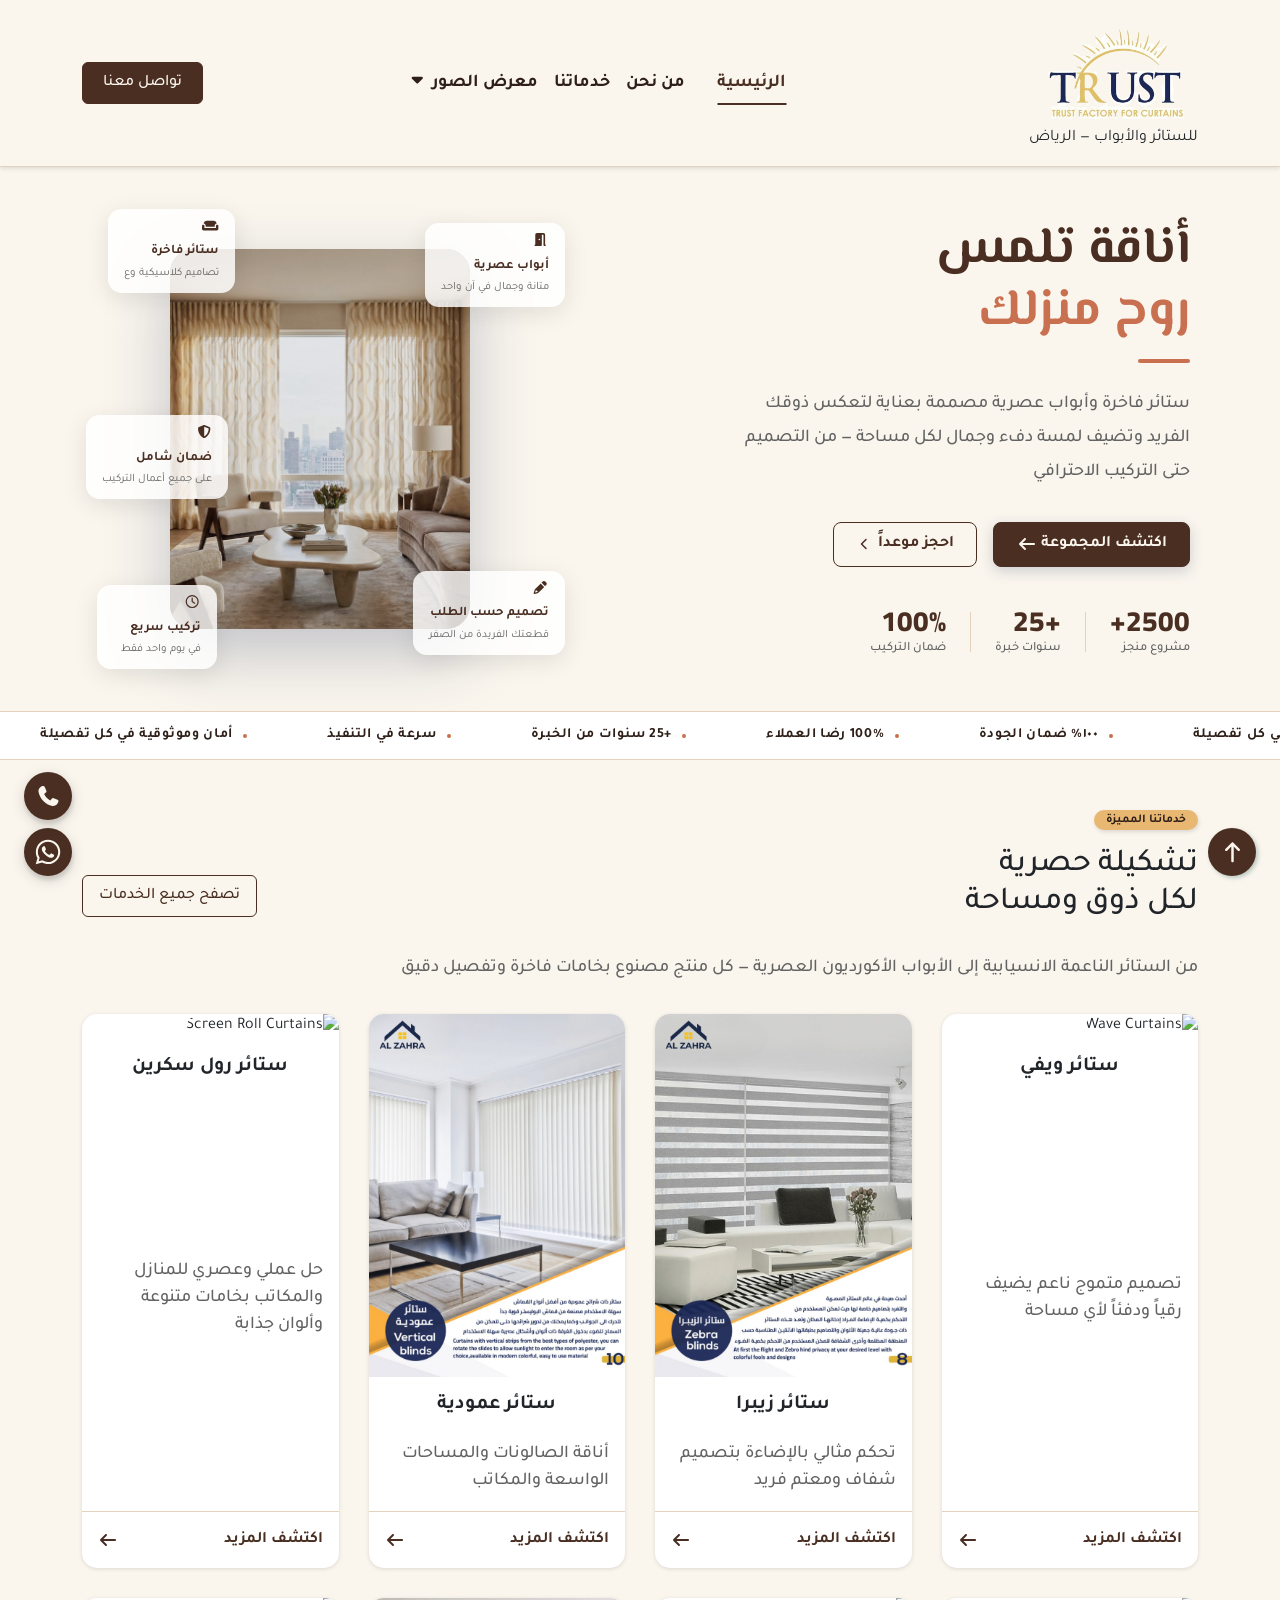
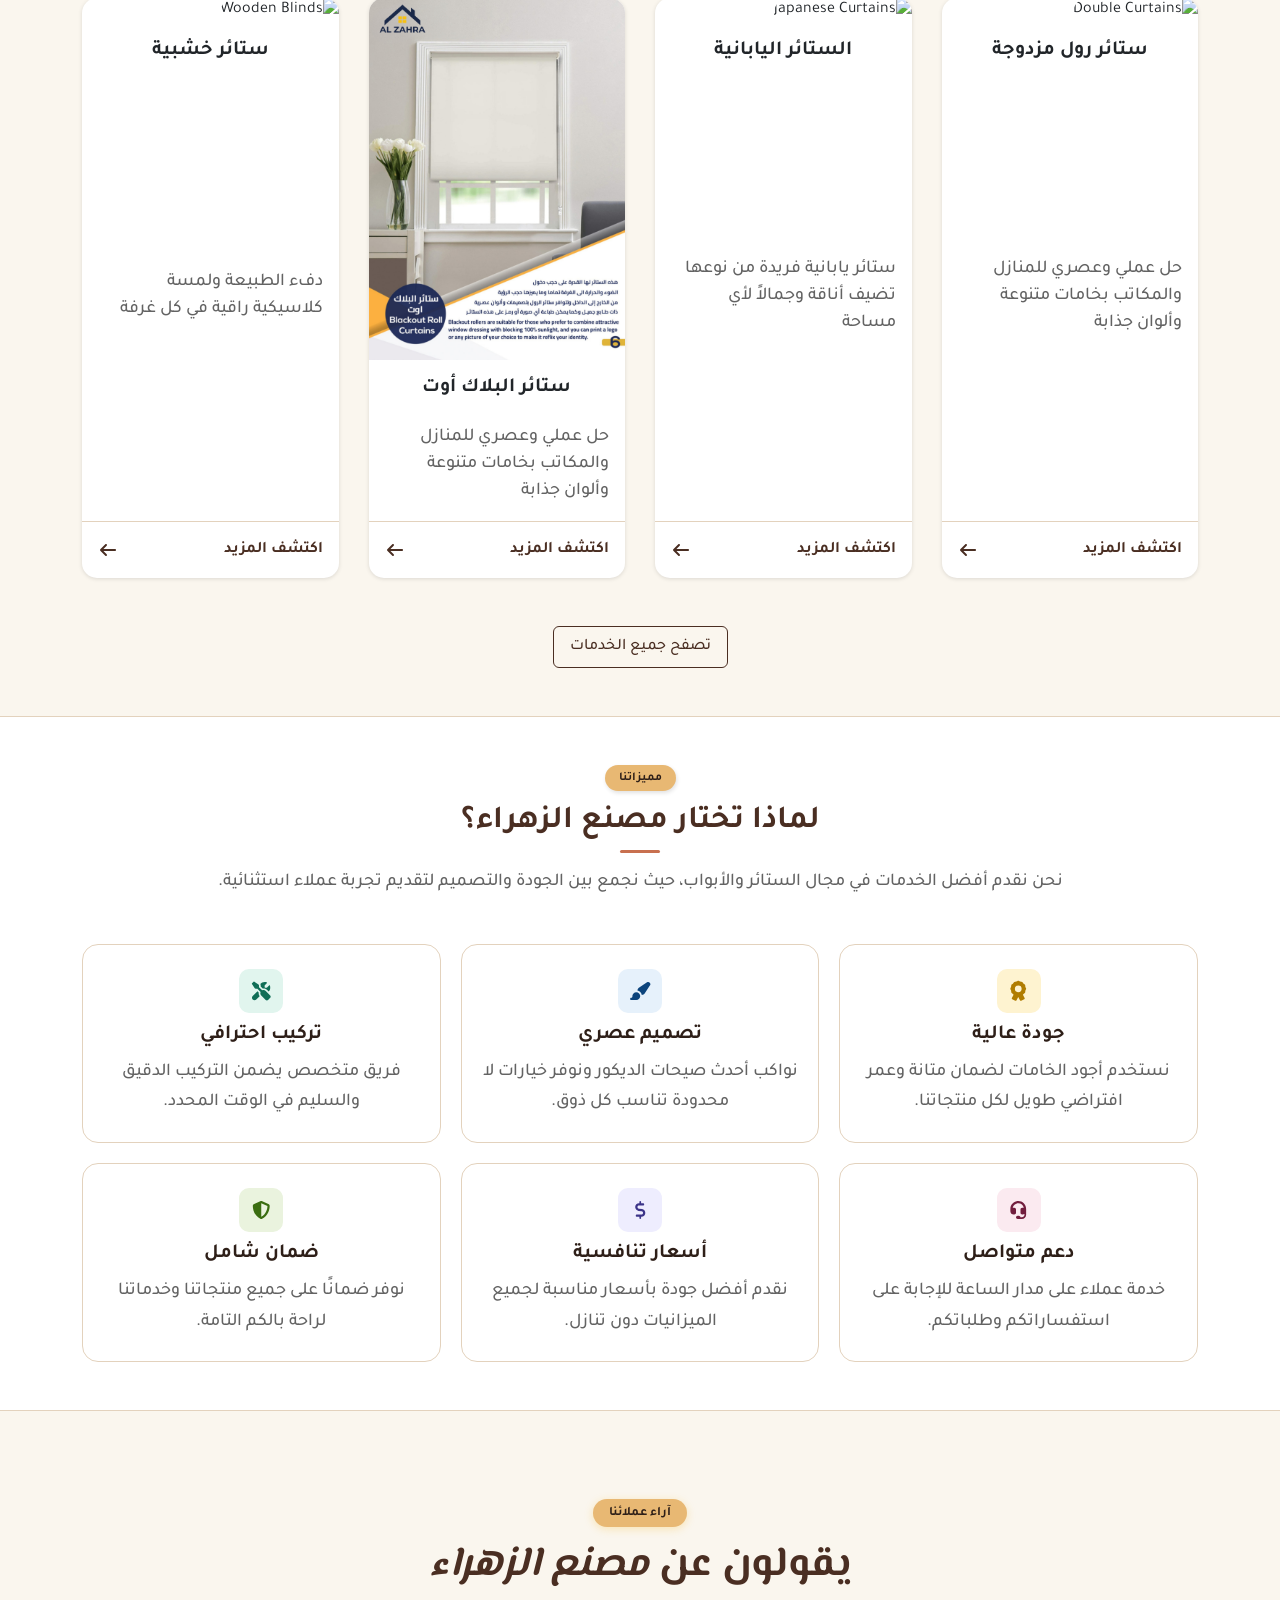
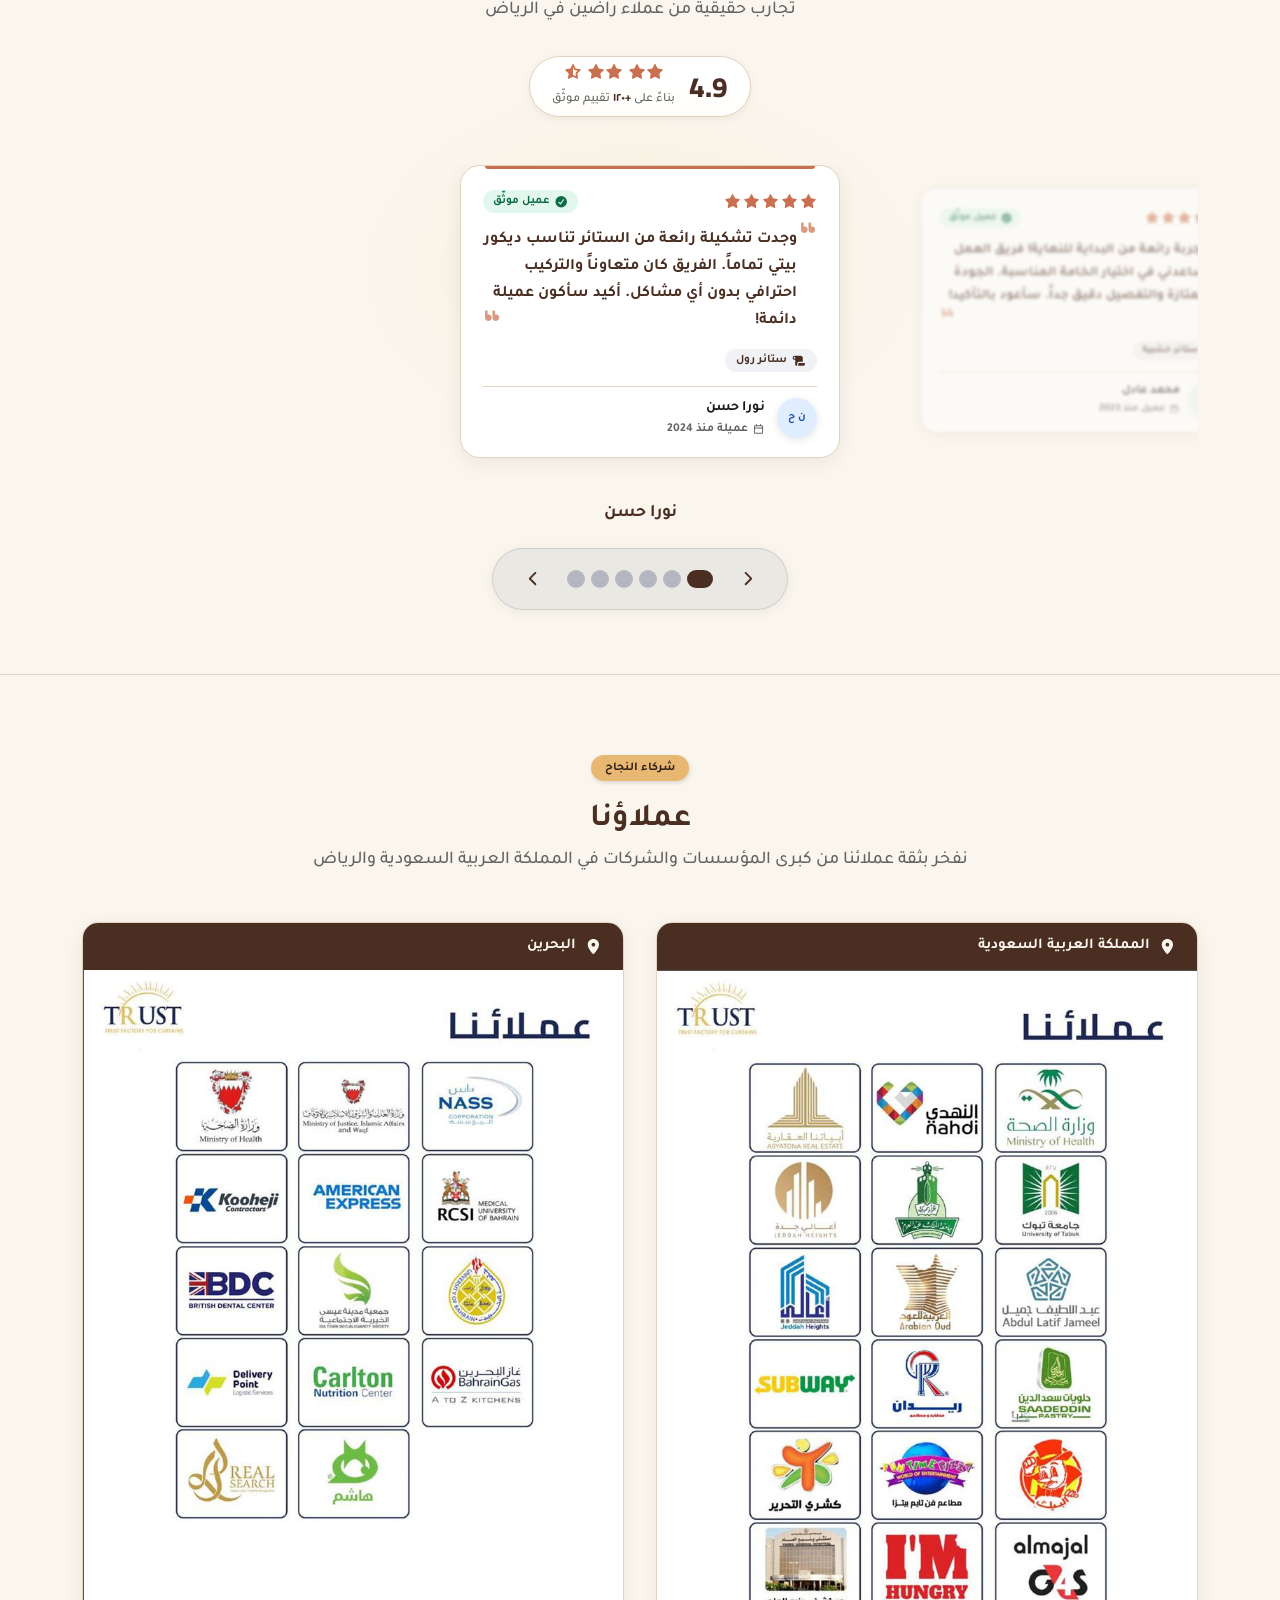
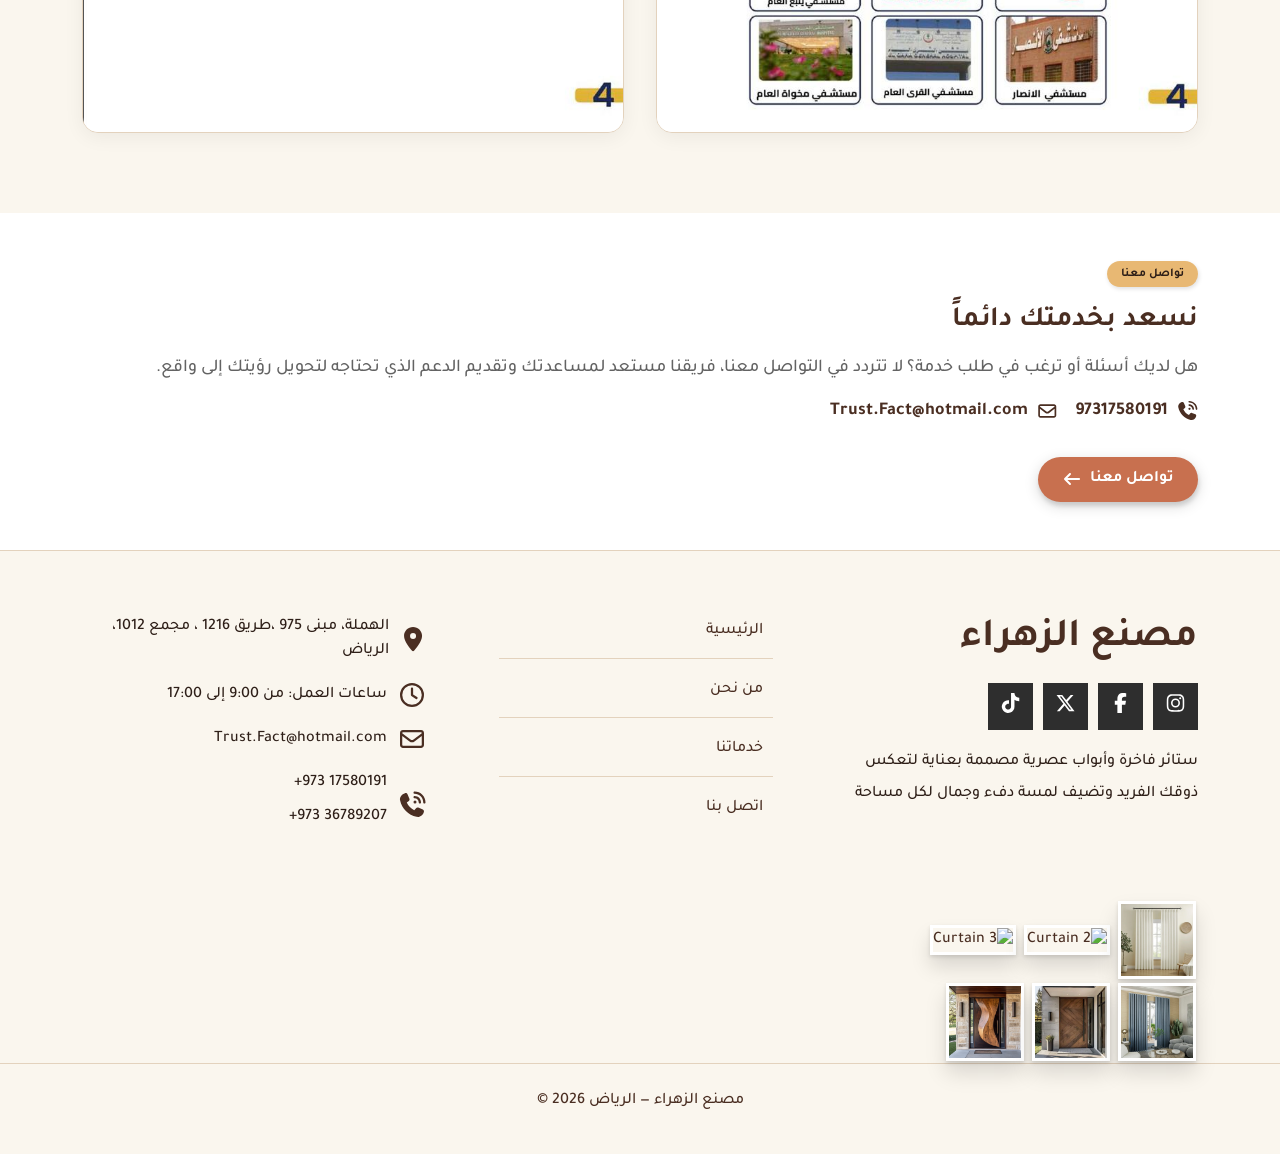
==== index.html @ 8e7a9f94 "Add Social media links" ====
<!doctype html>
<html lang="ar" dir="rtl">
  <head>
    <meta charset="UTF-8" />
    <meta name="viewport" content="width=device-width, initial-scale=1.0" />
    <title>مصنع الزهراء - للستائر والأبواب</title>
    <meta
      name="description"
      content="ستائر فاخرة وأبواب عصرية مصممة بعناية — من التصميم حتى التركيب الاحترافي. أكثر من 25 سنة خبرة في الرياض وفي جميع أنحاء السعودية."
    />
    <meta
      name="keywords"
      content="ستائر، أبواب، ستائر رول، ستائر زيبرا، ستائر ويفي، ستائر يابانية، ستائر عمودية، ستائر معدنية، أبواب أكورديون، أبواب بلاستيك، أبواب جلد، تركيب ستائر، تصميم ستائر، مصنع الزهراء، الرياض، السعودية"
    />

    <meta property="og:type" content="website" />
    <meta property="og:url" content="https://zahraco.com" />
    <meta property="og:title" content="مصنع الزهراء - للستائر والأبواب" />
    <meta
      property="og:description"
      content="ستائر فاخرة وأبواب عصرية مصممة بعناية — من التصميم حتى التركيب الاحترافي. أكثر من 25 سنة خبرة في الرياض وفي جميع أنحاء السعودية."
    />
    <meta property="og:image" content="https://zahraco.com/images/hero-3.png" />
    <meta property="og:locale" content="ar_SA" />
    <meta property="og:site_name" content="مصنع الزهراء" />

    <link rel="icon" href="./images/logo.png" type="image/png" />
    <link rel="canonical" href="https://zahraco.com" />

    <link rel="stylesheet" href="./CSS/bootstrap.min.css" />
    <link rel="stylesheet" href="./CSS/all.min.css" />
    <link rel="stylesheet" href="./CSS/style.css" />

    <link rel="preconnect" href="https://fonts.googleapis.com" />
    <link rel="preconnect" href="https://fonts.gstatic.com" crossorigin />
    <link
      href="https://fonts.googleapis.com/css2?family=Cairo:wght@200..1000&family=El+Messiri:wght@400..700&family=Tajawal:wght@200;300;400;500;700;800;900&display=swap"
      rel="stylesheet"
    />
  </head>
  <body>
      <nav class="navbar navbar-expand-lg py-3" id="mainNavbar">
      <div class="container">
        <div class="logo-box">
          <a class="navbar-brand" href="index.html">
            <img src="./images/logo.png" alt="مصنع الزهراء"
          /></a>
          <span class="d-block">للستائر والأبواب — الرياض</span>
        </div>

        <button
          class="navbar-toggler"
          type="button"
          data-bs-toggle="collapse"
          data-bs-target="#navbarSupportedContent"
          aria-controls="navbarSupportedContent"
          aria-expanded="false"
          aria-label="Toggle navigation"
        >
          <span class="navbar-toggler-icon"></span>
        </button>

        <div class="collapse navbar-collapse" id="navbarSupportedContent">
          <ul class="navbar-nav mx-auto mb-2 mb-lg-0">
            <li class="nav-item ms-3">
              <a class="nav-link active" aria-current="page" href="index.html">
                الرئيسية
              </a>
            </li>

            <li class="nav-item">
              <a class="nav-link" aria-current="page" href="about.html"
                >من نحن</a
              >
            </li>

            <li class="nav-item">
              <a class="nav-link" href="services.html"> خدماتنا </a>
            </li>

            <li class="nav-item has-mega-menu">
              <a
                class="nav-link"
                data-bs-toggle="collapse"
                href="#megaMenuCollapse"
                role="button"
                aria-expanded="false"
                aria-controls="megaMenuCollapse"
              >
                معرض الصور
                <i class="fa fa-caret-down"></i>
              </a>
              <div class="collapse mega-menu" id="megaMenuCollapse">
                <img src="./images/megamenu.png" alt="mega menu" />

                <ul class="links">
                  <li>
                    <a href="service-gallery.html?service=accordion-plastic"
                      >أبواب اكورديون بلاستيك</a
                    >
                  </li>
                  <li>
                    <a href="service-gallery.html?service=accordion-leather"
                      >أبواب اكورديون جلد</a
                    >
                  </li>
                  <li>
                    <a href="service-gallery.html?service=roll-curtains"
                      >ستائر سكرين رول</a
                    >
                  </li>
                  <li>
                    <a href="service-gallery.html?service=blackout-curtains"
                      >ستائر بلاك أوت</a
                    >
                  </li>
                  <li>
                    <a href="service-gallery.html?service=double-curtains"
                      >ستائر مزدوجة</a
                    >
                  </li>
                  <li>
                    <a href="service-gallery.html?service=venetian-blinds"
                      >ستائر معدنية</a
                    >
                  </li>
                  <li>
                    <a href="service-gallery.html?service=sliced-metal-roofs"
                      >شرائح الأسقف المعدنية</a
                    >
                  </li>
                  <li>
                    <a href="service-gallery.html?service=stage-blinds"
                      >ستائر المسرح</a
                    >
                  </li>
                  <li>
                    <a href="service-gallery.html?service=bamboo"
                      >ستائر البامبو</a
                    >
                  </li>
                </ul>

                <ul class="links">
                  <li>
                    <a href="service-gallery.html?service=roman-shade"
                      >الستائر الرومانية</a
                    >
                  </li>
                  <li>
                    <a href="service-gallery.html?service=wooden-curtains"
                      >ستائر خشبية</a
                    >
                  </li>
                  <li>
                    <a href="service-gallery.html?service=wooden-alternative"
                      >ستائر بديل الخشب</a
                    >
                  </li>
                  <li>
                    <a href="service-gallery.html?service=wavy-curtains"
                      >ستائر ويفي</a
                    >
                  </li>
                  <li>
                    <a href="service-gallery.html?service=zebra-curtains"
                      >ستائر زيبرا</a
                    >
                  </li>
                  <li>
                    <a href="service-gallery.html?service=japanese-curtains"
                      >ستائر يابانية</a
                    >
                  </li>
                  <li>
                    <a href="service-gallery.html?service=vertical-curtains"
                      >ستائر عمودية</a
                    >
                  </li>
                  <li>
                    <a href="service-gallery.html?service=stone-alternative"
                      >بديل الحجر</a
                    >
                  </li>
                  <li>
                    <a href="service-gallery.html?service=spc">الباركية</a>
                  </li>
                </ul>

                <ul class="links">
                  <li>
                    <a href="service-gallery.html?service=external-curtains"
                      >ستائر السحابات الخارجية</a
                    >
                  </li>
                  <li>
                    <a href="service-gallery.html?service=hospital-curtains"
                      >ستائر المستشفيات</a
                    >
                  </li>
                  <li>
                    <a
                      href="service-gallery.html?service=refri-freezers-curtains"
                      >ستائر الثلاجات والمستودعات</a
                    >
                  </li>
                  <li>
                    <a href="service-gallery.html?service=roman-rails"
                      >السلك الروماني</a
                    >
                  </li>
                  <li>
                    <a href="service-gallery.html?service=glydea-rails"
                      >السلك الجلايا</a
                    >
                  </li>
                  <li>
                    <a href="service-gallery.html?service=american-rails"
                      >السلك الأمريكي</a
                    >
                  </li>
                  <li>
                    <a href="service-gallery.html?service=motors-blinds"
                      >الستائر الكهربائية</a
                    >
                  </li>
                  <li>
                    <a
                      href="service-gallery.html?service=alzahra-curtains-engine"
                      >محركات الزهراء</a
                    >
                  </li>
                </ul>
              </div>
            </li>
          </ul>

          <button class="d-flex btn btn-primary mx-auto mx-lg-0">
            <a href="contact.html"> تواصل معنا</a>
          </button>
        </div>
      </div>
    </nav>

    <section class="hero hero-split">
      <div class="hero-text-panel m-auto">
        <h1 class="hero-heading">أناقة تلمس<em>روح منزلك</em></h1>
        <p class="hero-desc">
          ستائر فاخرة وأبواب عصرية مصممة بعناية لتعكس ذوقك الفريد وتضيف لمسة دفء
          وجمال لكل مساحة — من التصميم حتى التركيب الاحترافي
        </p>

        <div class="hero-actions">
          <a href="services.html" class="btn hero-btn">
            اكتشف المجموعة <i class="fa-solid fa-arrow-left"></i>
          </a>
          <a href="contact.html" class="hero-link">
            احجز موعداً <i class="fa-solid fa-chevron-left fa-xs"></i>
          </a>
        </div>

        <div class="hero-stats">
          <div class="hero-stat">
            <span class="hero-stat-num">2500+</span>
            <span class="hero-stat-label">مشروع منجز</span>
          </div>
          <div class="hero-stat-divider"></div>
          <div class="hero-stat">
            <span class="hero-stat-num">+25</span>
            <span class="hero-stat-label">سنوات خبرة</span>
          </div>
          <div class="hero-stat-divider"></div>
          <div class="hero-stat">
            <span class="hero-stat-num">100%</span>
            <span class="hero-stat-label">ضمان التركيب</span>
          </div>
        </div>
      </div>

      <div class="hero-visual-panel m-auto">
        <div class="hero-orbit-wrap">
          <div class="hero-img-ring">
            <img
              src="./images/hero-3.png"
              alt="ستائر فاخرة"
              class="hero-center-img"
            />
          </div>

          <div class="hero-float hero-float--top-right">
            <i class="fa-solid fa-couch"></i>
            <div>
              <strong>ستائر فاخرة</strong>
              <span>تصاميم كلاسيكية وع</span>
            </div>
          </div>
          <div class="hero-float hero-float--top-left">
            <i class="fa-solid fa-door-open"></i>
            <div>
              <strong>أبواب عصرية</strong>
              <span>متانة وجمال في آن واحد</span>
            </div>
          </div>
          <div class="hero-float hero-float--bottom-right">
            <i class="fa-regular fa-clock"></i>
            <div>
              <strong>تركيب سريع</strong>
              <span>في يوم واحد فقط</span>
            </div>
          </div>
          <div class="hero-float hero-float--bottom-left">
            <i class="fa-solid fa-pencil"></i>
            <div>
              <strong>تصميم حسب الطلب</strong>
              <span>قطعتك الفريدة من الصفر</span>
            </div>
          </div>
          <!-- extra chip matching screenshot -->
          <div class="hero-float hero-float--mid-left">
            <i class="fa-solid fa-shield-halved"></i>
            <div>
              <strong>ضمان شامل</strong>
              <span>على جميع أعمال التركيب</span>
            </div>
          </div>

          <div class="hero-deco-ring"></div>
        </div>
      </div>
    </section>

    <div class="trust-ticker">
      <div class="ticker-wrap" aria-hidden="true">
        <div class="ticker-track">
          <!-- Original set -->
          <span class="ticker-item"
            ><span class="ticker-dot"></span>أمان وموثوقية في كل تفصيلة</span
          >
          <span class="ticker-item"
            ><span class="ticker-dot"></span>سرعة في التنفيذ</span
          >
          <span class="ticker-item"
            ><span class="ticker-dot"></span>+25 سنوات من الخبرة</span
          >
          <span class="ticker-item"
            ><span class="ticker-dot"></span>100% رضا العملاء</span
          >
          <span class="ticker-item"
            ><span class="ticker-dot"></span>١٠٠٪ ضمان الجودة</span
          >

          <!-- Duplicate set for seamless loop -->
          <span class="ticker-item" aria-hidden="true"
            ><span class="ticker-dot"></span>أمان وموثوقية في كل تفصيلة</span
          >
          <span class="ticker-item" aria-hidden="true"
            ><span class="ticker-dot"></span>سرعة في التنفيذ</span
          >
          <span class="ticker-item" aria-hidden="true"
            ><span class="ticker-dot"></span>+25 سنوات من الخبرة</span
          >
          <span class="ticker-item" aria-hidden="true"
            ><span class="ticker-dot"></span>100% رضا العملاء</span
          >
          <span class="ticker-item" aria-hidden="true"
            ><span class="ticker-dot"></span>١٠٠٪ ضمان الجودة</span
          >
        </div>
      </div>
    </div>
    <main>
      <div class="services py-5">
        <div class="container">
          <span class="badge mb-3"> خدماتنا المميزة </span>
          <div class="line">
            <h2>تشكيلة حصرية لكل ذوق ومساحة</h2>
            <a href="services.html" class="btn btn-outline-primary"
              >تصفح جميع الخدمات</a
            >
          </div>

          <p class="subtitle">
            من الستائر الناعمة الانسيابية إلى الأبواب الأكورديون العصرية — كل
            منتج مصنوع بخامات فاخرة وتفصيل دقيق
          </p>

          <div class="grid">
            <div class="card">
              <div class="image-container">
                <img src="./images/services/wave-curtains.jpeg" alt="Wave Curtains" />
              </div>

              <div class="card-body">
                <h3>ستائر ويفي</h3>
                <p>تصميم متموج ناعم يضيف رقياً ودفئاً لأي مساحة</p>

                <a
                  href="service-gallery.html?service=wavy-curtains"
                  class="more-content"
                >
                  <span class="more-link"> اكتشف المزيد </span>
                  <i class="fa-solid fa-arrow-left more-icon"></i>
                </a>
              </div>
            </div>

            <div class="card">
              <div class="image-container">
                <img src="./images/services/zebra-blinds.jpeg" alt="Zebra Blinds" />
              </div>

              <div class="card-body">
                <h3>ستائر زيبرا</h3>

                <p>تحكم مثالي بالإضاءة بتصميم شفاف ومعتم فريد</p>

                <a
                  href="service-gallery.html?service=zebra-curtains"
                  class="more-content"
                >
                  <span class="more-link"> اكتشف المزيد </span>
                  <i class="fa-solid fa-arrow-left more-icon"></i>
                </a>
              </div>
            </div>

            <div class="card">
              <div class="image-container">
                <img src="./images/services/vertical-blinds.jpeg" alt="Vertical Blinds" />
              </div>
              <div class="card-body">
                <h3>ستائر عمودية</h3>
                <p>أناقة الصالونات والمساحات الواسعة والمكاتب</p>
                <a
                  href="service-gallery.html?service=vertical-curtains"
                  class="more-content"
                >
                  <span class="more-link"> اكتشف المزيد </span>
                  <i class="fa-solid fa-arrow-left more-icon"></i>
                </a>
              </div>
            </div>

            <div class="card">
              <div class="image-container">
                <img
                  src="./images/services/screen-roll-curtains.jpeg"
                  alt="Screen Roll Curtains"
                />
              </div>
              <div class="card-body">
                <h3>ستائر رول سكرين</h3>
                <p>حل عملي وعصري للمنازل والمكاتب بخامات متنوعة وألوان جذابة</p>
                <a
                  href="service-gallery.html?service=roll-curtains"
                  class="more-content"
                >
                  <span class="more-link"> اكتشف المزيد </span>
                  <i class="fa-solid fa-arrow-left more-icon"></i>
                </a>
              </div>
            </div>

            <div class="card">
              <div class="image-container">
                <img src="./images/services/double-roll-curtains.jpeg" alt="Double Curtains" />
              </div>
              <div class="card-body">
                <h3>ستائر رول مزدوجة</h3>
                <p>حل عملي وعصري للمنازل والمكاتب بخامات متنوعة وألوان جذابة</p>
                <a
                  href="service-gallery.html?service=double-curtains"
                  class="more-content"
                >
                  <span class="more-link"> اكتشف المزيد </span>
                  <i class="fa-solid fa-arrow-left more-icon"></i>
                </a>
              </div>
            </div>

            <div class="card">
              <div class="image-container">
                <img
                  src="./images/services/japanese-curtains.jpeg"
                  alt="Japanese Curtains"
                />
              </div>
              <div class="card-body">
                <h3>الستائر اليابانية</h3>
                <p>ستائر يابانية فريدة من نوعها تضيف أناقة وجمالاً لأي مساحة</p>
                <a
                  href="service-gallery.html?service=japanese-curtains"
                  class="more-content"
                >
                  <span class="more-link"> اكتشف المزيد </span>
                  <i class="fa-solid fa-arrow-left more-icon"></i>
                </a>
              </div>
            </div>

            <div class="card">
              <div class="image-container">
                <img
                  src="./images/services/blackout-roll-curtains.jpeg"
                  alt="Blackout Roll Curtains"
                />
              </div>
              <div class="card-body">
                <h3>ستائر البلاك أوت</h3>
                <p>حل عملي وعصري للمنازل والمكاتب بخامات متنوعة وألوان جذابة</p>
                <a
                  href="service-gallery.html?service=blackout-curtains"
                  class="more-content"
                >
                  <span class="more-link"> اكتشف المزيد </span>
                  <i class="fa-solid fa-arrow-left more-icon"></i>
                </a>
              </div>
            </div>

            <div class="card">
              <div class="image-container">
                <img src="./images/services/wooden-blinds.jpeg" alt="Wooden Blinds" />
              </div>
              <div class="card-body">
                <h3>ستائر خشبية</h3>
                <p>دفء الطبيعة ولمسة كلاسيكية راقية في كل غرفة</p>

                <a
                  href="service-gallery.html?service=wooden-curtains"
                  class="more-content"
                >
                  <span class="more-link"> اكتشف المزيد </span>
                  <i class="fa-solid fa-arrow-left more-icon"></i>
                </a>
              </div>
            </div>
          </div>

          <a
            href="services.html"
            class="btn btn-outline-primary mx-auto mt-5 d-flex"
          >
            تصفح جميع الخدمات
          </a>
        </div>
      </div>

      <div class="why-choose-us py-5">
        <div class="container">
          <div class="text-center mb-5">
            <span class="wcu-badge">مميزاتنا</span>
            <h2>لماذا تختار مصنع الزهراء؟</h2>
            <div class="wcu-divider mx-auto my-2"></div>
            <p class="subtitle">
              نحن نقدم أفضل الخدمات في مجال الستائر والأبواب، حيث نجمع بين
              الجودة والتصميم لتقديم تجربة عملاء استثنائية.
            </p>
          </div>
          <div class="wcu-grid">
            <div class="wcu-card">
              <div class="wcu-icon" style="background: #fef3d0; color: #b07c00">
                <i class="fa-solid fa-award"></i>
              </div>
              <h3>جودة عالية</h3>
              <p>
                نستخدم أجود الخامات لضمان متانة وعمر افتراضي طويل لكل منتجاتنا.
              </p>
            </div>
            <div class="wcu-card">
              <div class="wcu-icon" style="background: #e6f1fb; color: #0c447c">
                <i class="fa-solid fa-paintbrush"></i>
              </div>
              <h3>تصميم عصري</h3>
              <p>
                نواكب أحدث صيحات الديكور ونوفر خيارات لا محدودة تناسب كل ذوق.
              </p>
            </div>
            <div class="wcu-card">
              <div class="wcu-icon" style="background: #e1f5ee; color: #0f6e56">
                <i class="fa-solid fa-screwdriver-wrench"></i>
              </div>
              <h3>تركيب احترافي</h3>
              <p>فريق متخصص يضمن التركيب الدقيق والسليم في الوقت المحدد.</p>
            </div>
            <div class="wcu-card">
              <div class="wcu-icon" style="background: #fbeaf0; color: #721e3e">
                <i class="fa-solid fa-headset"></i>
              </div>
              <h3>دعم متواصل</h3>
              <p>
                خدمة عملاء على مدار الساعة للإجابة على استفساراتكم وطلباتكم.
              </p>
            </div>
            <div class="wcu-card">
              <div class="wcu-icon" style="background: #eeedfe; color: #3c3489">
                <i class="fa-solid fa-dollar-sign"></i>
              </div>
              <h3>أسعار تنافسية</h3>
              <p>نقدم أفضل جودة بأسعار مناسبة لجميع الميزانيات دون تنازل.</p>
            </div>
            <div class="wcu-card">
              <div class="wcu-icon" style="background: #eaf3de; color: #3b6d11">
                <i class="fa-solid fa-shield-halved"></i>
              </div>
              <h3>ضمان شامل</h3>
              <p>نوفر ضمانًا على جميع منتجاتنا وخدماتنا لراحة بالكم التامة.</p>
            </div>
          </div>
        </div>
      </div>
      <section class="customer-reviews" id="reviews">
        <div class="container">
          <!-- Header -->
          <div class="cr-header text-center">
            <span class="cr-eyebrow">آراء عملائنا</span>
            <h2 class="cr-title">يقولون عن <em>مصنع الزهراء</em></h2>
            <p class="cr-sub">تجارب حقيقية من عملاء راضين في الرياض</p>

            <div class="cr-summary">
              <div class="cr-summary-score">4.9</div>
              <div class="cr-summary-right">
                <div class="cr-summary-stars">
                  <i class="fa-solid fa-star"></i
                  ><i class="fa-solid fa-star"></i>
                  <i class="fa-solid fa-star"></i
                  ><i class="fa-solid fa-star"></i>
                  <i class="fa-solid fa-star-half-stroke"></i>
                </div>
                <div class="cr-summary-meta">
                  بناءً على <strong>+١٢٠</strong> تقييم موثّق
                </div>
              </div>
            </div>
          </div>

          <div class="cr-stage-wrap">
            <div class="cr-stage" id="cr-stage">
              <div class="cr-track" id="cr-track">
                <!-- CARD 1 -->
                <div class="cr-slot">
                  <article class="cr-card" data-index="0">
                    <div class="cr-card-top">
                      <div class="cr-stars" data-rating="5">
                        <i class="fa-solid fa-star"></i
                        ><i class="fa-solid fa-star"></i>
                        <i class="fa-solid fa-star"></i
                        ><i class="fa-solid fa-star"></i>
                        <i class="fa-solid fa-star"></i>
                      </div>
                      <span class="cr-verified"
                        ><i class="fa-solid fa-circle-check"></i> عميل
                        موثّق</span
                      >
                    </div>
                    <blockquote class="cr-quote">
                      وجدت تشكيلة رائعة من الستائر تناسب ديكور بيتي تماماً.
                      الفريق كان متعاوناً والتركيب احترافي بدون أي مشاكل. أكيد
                      سأكون عميلة دائمة!
                    </blockquote>
                    <div class="cr-service-tag">
                      <i class="fa-solid fa-scroll"></i> ستائر رول
                    </div>
                    <div class="cr-author">
                      <div
                        class="cr-avatar"
                        style="background: #e0edff; color: #1a4fad"
                      >
                        ن ح
                      </div>
                      <div class="cr-author-info">
                        <strong class="cr-name">نورا حسن</strong>
                        <span class="cr-since"
                          ><i class="fa-regular fa-calendar"></i> عميلة منذ
                          2024</span
                        >
                      </div>
                    </div>
                  </article>
                </div>

                <!-- CARD 2 -->
                <div class="cr-slot">
                  <article class="cr-card" data-index="1">
                    <div class="cr-card-top">
                      <div class="cr-stars" data-rating="5">
                        <i class="fa-solid fa-star"></i
                        ><i class="fa-solid fa-star"></i>
                        <i class="fa-solid fa-star"></i
                        ><i class="fa-solid fa-star"></i>
                        <i class="fa-solid fa-star"></i>
                      </div>
                      <span class="cr-verified"
                        ><i class="fa-solid fa-circle-check"></i> عميل
                        موثّق</span
                      >
                    </div>
                    <blockquote class="cr-quote">
                      تجربة رائعة من البداية للنهاية! فريق العمل ساعدني في
                      اختيار الخامة المناسبة. الجودة ممتازة والتفصيل دقيق جداً.
                      سأعود بالتأكيد!
                    </blockquote>
                    <div class="cr-service-tag">
                      <i class="fa-solid fa-tree"></i> ستائر خشبية
                    </div>
                    <div class="cr-author">
                      <div
                        class="cr-avatar"
                        style="background: #e2f7ee; color: #0d6b45"
                      >
                        م ع
                      </div>
                      <div class="cr-author-info">
                        <strong class="cr-name">محمد عادل</strong>
                        <span class="cr-since"
                          ><i class="fa-regular fa-calendar"></i> عميل منذ
                          2023</span
                        >
                      </div>
                    </div>
                  </article>
                </div>

                <!-- CARD 3 -->
                <div class="cr-slot">
                  <article class="cr-card" data-index="2">
                    <div class="cr-card-top">
                      <div class="cr-stars" data-rating="5">
                        <i class="fa-solid fa-star"></i
                        ><i class="fa-solid fa-star"></i>
                        <i class="fa-solid fa-star"></i
                        ><i class="fa-solid fa-star"></i>
                        <i class="fa-solid fa-star"></i>
                      </div>
                      <span class="cr-verified"
                        ><i class="fa-solid fa-circle-check"></i> عميل
                        موثّق</span
                      >
                    </div>
                    <blockquote class="cr-quote">
                      الفريق كان صبوراً وشرح الفروق بين الأنواع المختلفة. جودة
                      القماش ممتازة وآلية الفتح سلسة جداً. فرق واضح عن أي مكان
                      آخر!
                    </blockquote>
                    <div class="cr-service-tag">
                      <i class="fa-solid fa-grip-lines"></i> ستائر زيبرا
                    </div>
                    <div class="cr-author">
                      <div
                        class="cr-avatar"
                        style="background: #fff0e2; color: #9b4b0a"
                      >
                        ن أ
                      </div>
                      <div class="cr-author-info">
                        <strong class="cr-name">نانسي أمجد</strong>
                        <span class="cr-since"
                          ><i class="fa-regular fa-calendar"></i> عميلة منذ
                          2023</span
                        >
                      </div>
                    </div>
                  </article>
                </div>

                <!-- CARD 4 -->
                <div class="cr-slot">
                  <article class="cr-card" data-index="3">
                    <div class="cr-card-top">
                      <div class="cr-stars" data-rating="5">
                        <i class="fa-solid fa-star"></i
                        ><i class="fa-solid fa-star"></i>
                        <i class="fa-solid fa-star"></i
                        ><i class="fa-solid fa-star"></i>
                        <i class="fa-solid fa-star"></i>
                      </div>
                      <span class="cr-verified"
                        ><i class="fa-solid fa-circle-check"></i> عميل
                        موثّق</span
                      >
                    </div>
                    <blockquote class="cr-quote">
                      خدمة ما بعد البيع ممتازة! عندما احتجت تعديلاً بعد
                      التركيب， جاؤوا في نفس اليوم وأصلحوا كل شيء بدون أي تكلفة
                      إضافية. شكراً مصنع الزهراء!
                    </blockquote>
                    <div class="cr-service-tag">
                      <i class="fa-solid fa-door-open"></i> أبواب أكورديون
                    </div>
                    <div class="cr-author">
                      <div
                        class="cr-avatar"
                        style="background: #f5e2ff; color: #7a1aad"
                      >
                        س م
                      </div>
                      <div class="cr-author-info">
                        <strong class="cr-name">سارة المطيري</strong>
                        <span class="cr-since"
                          ><i class="fa-regular fa-calendar"></i> عميلة منذ
                          2024</span
                        >
                      </div>
                    </div>
                  </article>
                </div>

                <!-- CARD 5 -->
                <div class="cr-slot">
                  <article class="cr-card" data-index="4">
                    <div class="cr-card-top">
                      <div class="cr-stars" data-rating="5">
                        <i class="fa-solid fa-star"></i
                        ><i class="fa-solid fa-star"></i>
                        <i class="fa-solid fa-star"></i
                        ><i class="fa-solid fa-star"></i>
                        <i class="fa-solid fa-star"></i>
                      </div>
                      <span class="cr-verified"
                        ><i class="fa-solid fa-circle-check"></i> عميل
                        موثّق</span
                      >
                    </div>
                    <blockquote class="cr-quote">
                      من أول اتصال، كان الفريق محترفاً ومتجاوباً. ساعدوني في
                      اختيار الستائر المثالية لمكتبي وكانت النتيجة مذهلة! جودة
                      عالية وخدمة لا تُنسى.
                    </blockquote>
                    <div class="cr-service-tag">
                      <i class="fa-solid fa-layer-group"></i> ستائر معدنية
                    </div>
                    <div class="cr-author">
                      <div
                        class="cr-avatar"
                        style="background: #fff3e2; color: #ad5a0a"
                      >
                        خ ر
                      </div>
                      <div class="cr-author-info">
                        <strong class="cr-name">خالد الراشد</strong>
                        <span class="cr-since"
                          ><i class="fa-regular fa-calendar"></i> عميل منذ
                          2022</span
                        >
                      </div>
                    </div>
                  </article>
                </div>

                <!-- CARD 6 -->
                <div class="cr-slot">
                  <article class="cr-card" data-index="5">
                    <div class="cr-card-top">
                      <div class="cr-stars" data-rating="5">
                        <i class="fa-solid fa-star"></i
                        ><i class="fa-solid fa-star"></i>
                        <i class="fa-solid fa-star"></i
                        ><i class="fa-solid fa-star"></i>
                        <i class="fa-solid fa-star"></i>
                      </div>
                      <span class="cr-verified"
                        ><i class="fa-solid fa-circle-check"></i> عميل
                        موثّق</span
                      >
                    </div>
                    <blockquote class="cr-quote">
                      جودة لا مثيل لها وخدمة عملاء استثنائية! ساعدوني في اختيار
                      الستائر المثالية لمنزلي وكانت النتيجة رائعة جداً. أوصي
                      بشدة لكل من يبحث عن الأفضل!
                    </blockquote>
                    <div class="cr-service-tag">
                      <i class="fa-solid fa-water"></i> ستائر ويفي
                    </div>
                    <div class="cr-author">
                      <div
                        class="cr-avatar"
                        style="background: #e2f5ff; color: #0a6b9b"
                      >
                        م ع
                      </div>
                      <div class="cr-author-info">
                        <strong class="cr-name">منى العتيبي</strong>
                        <span class="cr-since"
                          ><i class="fa-regular fa-calendar"></i> عميلة منذ
                          2023</span
                        >
                      </div>
                    </div>
                  </article>
                </div>
              </div>
              <!-- /cr-track -->
            </div>
            <!-- /cr-stage -->

            <!-- Active card name label -->
            <div class="cr-active-name" id="cr-active-name"></div>

            <!-- Navigation -->
            <div class="cr-controls">
              <button class="cr-btn-nav" id="cr-prev" aria-label="السابق">
                <i class="fa-solid fa-chevron-right" aria-hidden="true"></i>
              </button>
              <div class="cr-dots" id="cr-dots"></div>
              <button class="cr-btn-nav" id="cr-next" aria-label="التالي">
                <i class="fa-solid fa-chevron-left" aria-hidden="true"></i>
              </button>
            </div>
          </div>

          
          <!-- /cr-stage-wrap -->
        </div>
      </section>

      <section class="clients-section" id="clients">
        <div class="container">
          <div class="clients-header">
            <span class="wcu-badge">شركاء النجاح</span>
            <h2 class="clients-title">عملاؤنا</h2>
            <p class="subtitle">
              نفخر بثقة عملائنا من كبرى المؤسسات والشركات في المملكة العربية
              السعودية والرياض
            </p>
          </div>

          <div class="clients-grid">
            <div class="clients-card">
              <div class="clients-card-label">
                <i class="fa-solid fa-location-dot"></i>
                المملكة العربية السعودية
              </div>
              <img
                src="./images/Clients.jpg"
                alt="عملاؤنا في المملكة العربية السعودية"
                class="clients-img"
              />
            </div>

            <div class="clients-card">
              <div class="clients-card-label">
                <i class="fa-solid fa-location-dot"></i>
                البحرين
              </div>
              <img
                src="./images/Clients-2.jpg"
                alt="عملاؤنا في البحرين"
                class="clients-img"
              />
            </div>
          </div>
        </div>
      </section>

      <div class="contact-us py-5">
        <div class="container">
          <div class="contact-cta">
            <div>
              <span class="wcu-badge">تواصل معنا</span>
              <h2 class="contact-title">نسعد بخدمتك دائماً</h2>
              <p class="subtitle">
                هل لديك أسئلة أو ترغب في طلب خدمة؟ لا تتردد في التواصل معنا،
                فريقنا مستعد لمساعدتك وتقديم الدعم الذي تحتاجه لتحويل رؤيتك إلى
                واقع.
              </p>
              <div class="contact-cta-details">
                <a href="tel:+97317580191" class="contact-cta-detail">
                  <i class="fa-solid fa-phone-volume"></i>
                  97317580191
                </a>
                <a
                  href="mailto:Trust.Fact@hotmail.com"
                  class="contact-cta-detail"
                >
                  <i class="fa-regular fa-envelope"></i>

                  Trust.Fact@hotmail.com
                </a>
              </div>
            </div>
            <a href="contact.html" class="contact-cta-btn">
              تواصل معنا
              <i class="fa-solid fa-arrow-left"></i>
            </a>
          </div>
        </div>
      </div>
    </main>

    <footer id="footer">
      <div class="container">
        <div class="box">
          <h3>مصنع الزهراء</h3>

          <ul class="social">
            <li class="instagram">
              <a
                href="https://www.instagram.com/alzahra_factory?igsh=d290dWV3NXN4enFs"
                class="instagram"
                aria-label="Instagram"
                target="_blank"
                rel="noopener noreferrer"
              >
                <i class="fab fa-instagram" aria-hidden="true"></i>
              </a>
            </li>
            <li class="facebook">
              <a
                href="https://www.facebook.com/share/17obge7R5r/?mibextid=wwXIfr"
                class="facebook"
                aria-label="Facebook"
                target="_blank"
                rel="noopener noreferrer"
              >
                <i class="fab fa-facebook-f" aria-hidden="true"></i>
              </a>
            </li>
            <li class="twitter">
              <a
                href="https://x.com/ZAHRADECOR"
                class="twitter"
                aria-label="X (Twitter)"
                target="_blank"
                rel="noopener noreferrer"
              >
                <i class="fab fa-x-twitter" aria-hidden="true"></i>
              </a>
            </li>
            <li class="tiktok">
              <a
                href="https://www.tiktok.com/@alzahra_factory?is_from_webapp=1&sender_device=pc"
                class="tiktok"
                aria-label="TikTok"
                target="_blank"
                rel="noopener noreferrer"
              >
                <i class="fab fa-tiktok" aria-hidden="true"></i>
              </a>
            </li>
          </ul>

          <p class="text">
            ستائر فاخرة وأبواب عصرية مصممة بعناية لتعكس ذوقك الفريد وتضيف لمسة
            دفء وجمال لكل مساحة
          </p>
        </div>

        <div class="box">
          <ul class="links">
            <li><a href="index.html">الرئيسية</a></li>
            <li><a href="about.html">من نحن</a></li>
            <li><a href="services.html">خدماتنا</a></li>
            <li><a href="contact.html">اتصل بنا</a></li>
          </ul>
        </div>

        <div class="box">
          <div class="line">
            <i class="fas fa-map-marker-alt fa-fw"></i>
            <div class="info">
              الهملة، مبنى 975 ،طريق 1216 ، مجمع 1012، الرياض
            </div>
          </div>

          <div class="line">
            <i class="far fa-clock fa-fw"></i>
            <div class="info">ساعات العمل: من 9:00 إلى 17:00</div>
          </div>
          <div class="line">
            <i class="far fa-envelope fa-fw"></i>
            <div class="info">Trust.Fact@hotmail.com</div>
          </div>

          <div class="line">
            <i class="fas fa-phone-volume fa-fw"></i>
            <div class="info">
              <span dir="ltr">+973 17580191</span>
              <span dir="ltr">+973 36789207</span>
            </div>
          </div>
        </div>

        <div class="box footer-gallery">
          <img src="./images/Curtains-1.webp" alt="Curtain 1" />
          <img src="./images/Curtains-2.jpg" alt="Curtain 2" />
          <img src="./images/Curtains-3.png" alt="Curtain 3" />
          <img src="./images/Curtains-4.webp" alt="Curtain 4" />
          <img src="./images/Door-1.webp" alt="Door 1" />
          <img src="./images/Door-2.jpg" alt="Door 2" />
        </div>
      </div>
      <p class="copyright">مصنع الزهراء — الرياض 2026 &copy;</p>
    </footer>

    <div>
      <a
        id="whatsapp-btn"
        target="_blank"
        rel="noopener noreferrer"
        class="btn btn-sm whatsapp contact"
        aria-label="تواصل عبر واتساب"
      >
        <i class="fa-brands fa-whatsapp"></i>
      </a>
      <a
        href="tel:+97317580191"
        class="btn btn-sm phone contact"
        aria-label="اتصل بنا"
      >
        <i class="fa-solid fa-phone"></i>
      </a>
    </div>

    <div class="arrow-up">
      <a href="#mainNavbar" aria-label="Back to top">
        <i class="fa-solid fa-arrow-up" aria-hidden="true"></i>
      </a>
    </div>

    <div
      id="lightbox"
      class="lightbox"
      role="dialog"
      aria-modal="true"
      aria-label="عرض الصورة"
    >
      <button class="lightbox-close" id="lightbox-close" aria-label="إغلاق">
        <i class="fa-solid fa-xmark"></i>
      </button>
      <a
        class="lightbox-download"
        id="lightbox-download"
        download
        aria-label="تحميل الصورة"
      >
        <i class="fa-solid fa-download"></i>
        <span>تحميل</span>
      </a>
      <img id="lightbox-img" src="" alt="" />
    </div>

    <script src="./JS/bootstrap.bundle.min.js"></script>
    <script src="./JS/all.min.js"></script>
    <script src="./JS/main.js"></script>
    <script src="./JS/reviews.js"></script>
  </body>
</html>
---- CSS/style.css ----
:root {
  --primary-color: #4a2e22;
  --secondary-color: #c8704f;
  --gold-light: #e8b873;
  --cream: #faf6ee;
  --section-color: #f2e6d6;
  --text: #2e1f18;
  --border-color: #e3d2bd;
  --white: #ffffff;
  --text-light: #636363;
  --bg-light: #f7f7f7;
  --main-transition: 0.3s;
  --text-dark: #1a1a1a;
  --text-soft: #999;
  --radius: 20px;
  --dark-navy: #1a2744;
  --gold: #e2b73f;
  --gray: #6b7280;
  --transition: 0.75s cubic-bezier(0.34, 1.15, 0.64, 1);
}
* {
  -webkit-box-sizing: border-box;
  -moz-box-sizing: border-box;
  box-sizing: border-box;
}
html {
  scroll-behavior: smooth;
  overflow-x: hidden;
}
::selection {
  background-color: var(--primary-color);
  color: var(--cream);
}
::-webkit-scrollbar {
  width: 6px;
}
::-webkit-scrollbar-track {
  background: var(--primary-color);
}
::-webkit-scrollbar-thumb {
  background: var(--gold);
}
body {
  background-color: var(--cream);
  direction: rtl;
  text-align: right;
  font-family: "Tajawal", Arial, sans-serif;
  overflow-x: hidden;
  caret-color: var(--primary-color);
  min-height: 100vh;
}
h1 {
  font-family: "El Messiri", sans-serif;
  font-family: "Cairo", sans-serif;
}
input:focus {
  box-shadow: none !important;
}
ul {
  list-style: none;
}
a {
  text-decoration: none;
}
img {
  width: 100%;
  height: auto;
}
.spikes {
  position: relative;
}
.spikes::before {
  content: "";
  position: absolute;
  right: 0px;
  left: 0px;
  top: 0px;
  display: block;
  height: 80px;
  background-size: 32px 100%;
  background-image:
    linear-gradient(225deg, var(--primary-color) 25%, transparent 25%),
    linear-gradient(135deg, var(--primary-color) 25%, transparent 25%);
  background-position: 0px 0px;
  z-index: 1;
}
.navbar {
  --bs-navbar-padding-y: 0;
  padding-bottom: 0.5rem;
  background-color: var(--cream);
  box-shadow: 0 2px 4px rgba(0, 0, 0, 0.1);
  border-bottom: 1px solid var(--border-color);
  z-index: 1000;
}
.logo-box {
  margin-top: -1.25rem;
}
.navbar-brand img {
  display: block;
  height: 100px;
  width: auto;
}
.nav-link {
  color: var(--text);
  font-size: 1.125rem;
  font-weight: 600;
  transition: var(--main-transition);
  position: relative;
}
.nav-item a:hover {
  color: var(--primary-color) !important;
}

.nav-link::before {
  content: "";
  position: absolute;
  display: block;
  width: 0;
  height: 2px;
  bottom: 0px;
  left: 50%;
  transform: translateX(-50%);
  background-color: var(--primary-color);
  transition: var(--main-transition);
}
.nav-link:hover::before {
  width: calc(100% - 16px);
}

.nav-link.active {
  color: var(--primary-color) !important;
}
.nav-link.active::before {
  content: "";
  position: absolute;
  display: block;
  width: calc(100% - 16px);
  height: 2px;
  bottom: 0px;
  left: 50%;
  transform: translateX(-50%);
  background-color: var(--primary-color);
}
@media (max-width: 991.98px) {
  .navbar .navbar-nav {
    padding: 1rem;
  }
  .navbar .nav-link {
    margin-bottom: 0.5rem;
  }
  .nav-link.active::before {
    width: 100%;
  }
}
.navbar-nav .has-mega-menu {
  position: static;
}
.mega-menu {
  display: flex;
  align-items: flex-start;
  gap: 40px;
  position: absolute;
  background-color: var(--cream);
  width: 90%;
  top: 100%;
  left: 50%;
  z-index: 100;
  transform: translateX(-50%);
  padding: 30px;
  border-bottom: 3px solid var(--primary-color);
  box-shadow: 0 8px 24px rgba(0, 0, 0, 0.1);
}
@media (min-width: 992px) and (max-width: 1200.98px) {
  .mega-menu {
    gap: 18px;
  }
}
@media (min-width: 1200px) and (max-width: 1400.98px) {
  .mega-menu {
    gap: 20px;
  }
}
@media (max-width: 767.98px) {
  .mega-menu {
    padding: 5px;
    flex-direction: column;
    align-items: stretch;
    gap: 0;
  }
}

.mega-menu img {
  display: block;
  width: 30%;
  margin: auto;
  max-width: 100%;
  border-radius: 8px;
  object-fit: cover;
}

@media (max-width: 1200.98px) {
  .mega-menu img {
    max-width: 28%;
  }
}
@media (min-width: 992px) and (max-width: 1200.98px) {
  .mega-menu img {
    display: none;
  }
}
.mega-menu .links {
  min-width: 220px;
  flex: 1;
  padding-right: 0;
}

.mega-menu .links > li {
  padding: 12px 15px;
  position: relative;
  font-size: 16px;
}
@media (min-width: 992px) and (max-width: 1200.98px) {
  .mega-menu .links > li {
    font-size: 14px;
    padding: 10px 12px;
  }
}
@media (min-width: 1200px) and (max-width: 1400.98px) {
  .mega-menu .links > li {
    font-size: 14px;
    padding: 11px 13px;
  }
}
@media (max-width: 991.98px) {
  .mega-menu img {
    display: none;
  }

  .mega-menu .links > li {
    font-size: 14px;
  }
}

.mega-menu .links > li::before {
  content: "";
  position: absolute;
  top: 0;
  right: 0;
  width: 0;
  height: 100%;
  z-index: -1;
  background-color: var(--light-gray);
  transition: var(--main-transition);
}

.mega-menu .links > li:hover::before {
  width: 100%;
}

.mega-menu .links > li:not(:last-child) {
  border-bottom: 1px solid var(--border-color);
}

.mega-menu .links > li a {
  color: var(--primary-color);
  display: block;
  width: 100%;
  font-weight: 600;
  transition: var(--main-transition);
}

.mega-menu .links > li:hover a,
.mega-menu .links > li a:hover {
  color: var(--secondary-color) !important;
}

@media (max-width: 767.98px) {
  .mega-menu .links:not(:last-of-type) > li:last-child {
    border-bottom: 1px solid var(--border-color);
  }
}

/* Mobile mega menu styles */
@media (max-width: 991.98px) {
  .has-mega-menu .mega-menu {
    position: static !important;
    width: 100% !important;
    transform: none !important;
    margin-top: 1rem;
    padding: 1rem;
  }

  .has-mega-menu .mega-menu.show {
    display: flex !important;
  }

  .has-mega-menu .nav-link i {
    transition: transform 0.3s ease;
  }

  .has-mega-menu .nav-link[aria-expanded="true"] i {
    transform: rotate(180deg);
  }
}

/* Smooth transition for mega menu on mobile */
@media (max-width: 991.98px) {
  .has-mega-menu .mega-menu {
    transition: all 0.3s ease;
  }

  /* Optional: Add backdrop overlay when mega menu is open */
  .has-mega-menu.open::after {
    content: "";
    position: fixed;
    top: 0;
    left: 0;
    right: 0;
    bottom: 0;
    background: rgba(0, 0, 0, 0.5);
    z-index: 99;
    pointer-events: none;
  }

  .has-mega-menu.open .mega-menu {
    position: relative;
    z-index: 100;
  }
}

.btn-primary {
  background-color: var(--primary-color) !important;
  border-color: var(--primary-color) !important;
  transition: var(--main-transition);
  font-weight: 600;
  padding: 0.5rem 1.25rem;
}
.btn-primary a {
  color: var(--cream);
  transition: var(--main-transition);
  font-weight: 500;
}
.btn-primary:hover a {
  color: var(--primary-color) !important;
}
.btn-primary:hover {
  background-color: var(--gold-light) !important;
  color: var(--primary-color) !important;
  border-color: var(--border-color) !important;
  font-weight: 500;
}

.contact {
  display: flex;
  align-items: center;
  justify-content: center;
  position: fixed;
  bottom: 1.5rem;
  left: 1.5rem;
  font-size: 1.25rem;
  width: 3rem;
  height: 3rem;
  background-color: var(--primary-color);
  color: var(--cream);
  transition: var(--main-transition);
  border-radius: 50%;
  box-shadow:
    0px 4px 14px 1px rgb(0 0 0 / 13%),
    1px 4px 4px 0px rgb(0 0 0 / 12%);
  z-index: 10000;
}
.contact a {
  color: inherit;
  display: flex;
  align-items: center;
  justify-content: center;
  gap: 4px;
}
.contact:hover {
  background-color: var(--secondary-color) !important;
  color: var(--cream);
  border: 1px solid var(--secondary-color);
  box-shadow:
    0px 4px 14px 1px rgb(0 0 0 / 13%),
    1px 4px 4px 0px rgb(0 0 0 / 12%);
}
.whatsapp {
  bottom: 1.5rem;
  font-size: 1.75rem;
}
.phone {
  bottom: 5rem;
}

@media (max-width: 767.98px) {
  .contact {
    left: 1rem;
  }
}
.arrow-up {
  display: flex;
  align-items: center;
  justify-content: center;
  position: fixed;
  bottom: 1.5rem;
  right: 1.5rem;
  font-size: 1.25rem;
  width: 3rem;
  height: 3rem;
  background-color: var(--primary-color);
  color: var(--cream);
  transition: var(--main-transition);
  border-radius: 50%;
  box-shadow: 2px 2px 4px 0 #49716b5c;
  z-index: 10000;
}
.arrow-up a {
  color: var(--cream);
  display: flex;
  justify-content: center;
  align-items: center;
}
.arrow-up:hover {
  background-color: var(--secondary-color) !important;
  color: var(--cream);
  border: 1px solid var(--secondary-color);
  box-shadow: 2px 2px 4px 0 #49716b5c;
}
.hero-split {
  display: grid;
  grid-template-columns: 1fr 1fr;
  max-height: fit-content;
  background: var(--cream); /* light cream background */
  overflow: hidden;
  position: relative;
  padding: 2rem 0;
}

.hero-split::before {
  display: none;
} /* remove old texture overlay */

/* ── Text Panel (RIGHT side in RTL — natural grid flow) ── */
.hero-text-panel {
  display: flex;
  flex-direction: column;
  justify-content: center;

  position: relative;
}

.hero-eyebrow {
  display: inline-flex;
  align-items: center;
  gap: 8px;
  background: var(--primary-color); /* solid navy pill */
  color: var(--cream);
  border: none;
  border-radius: 999px;
  padding: 0.35rem 1.1rem;
  font-size: 0.875rem;
  font-weight: 600;
  width: fit-content;
  margin-bottom: 1.75rem;
  animation: fadeSlideIn 0.7s ease both;
}

.hero-eyebrow i {
  color: var(--secondary-color);
}

.hero-heading {
  font-family: "El Messiri", "Cairo", sans-serif;
  font-size: clamp(2.4rem, 4vw, 3.8rem);
  font-weight: 700;
  color: var(--primary-color); /* dark navy first line */
  line-height: 1.2;
  margin-bottom: 0;
  animation: fadeSlideIn 0.7s 0.12s ease both;
}

.hero-heading em {
  font-style: normal;
  color: var(--secondary-color); /* gold second line */
  display: block;
}

/* gold accent underline bar */
.hero-heading::after {
  content: "";
  display: block;
  width: 52px;
  height: 4px;
  background: var(--secondary-color);
  border-radius: 2px;
  margin-top: 1rem;
  margin-bottom: 1.5rem;
}

.hero-desc {
  color: var(--text-light); /* muted gray body text */
  font-size: 1.125rem;
  line-height: 1.9;
  font-weight: 500;
  max-width: 460px;
  margin-bottom: 2rem;
  animation: fadeSlideIn 0.7s 0.22s ease both;
}

/* CTA row — buttons come BEFORE stats per screenshot */
.hero-actions {
  display: flex;
  align-items: center;
  gap: 1rem;
  flex-wrap: wrap;
  margin-bottom: 2.5rem;
  animation: fadeSlideIn 0.7s 0.32s ease both;
}

/* Primary button — navy filled */
.hero-actions .hero-btn {
  background-color: var(--primary-color) !important;
  border-color: var(--primary-color) !important;
  color: var(--cream) !important;
  border-radius: 8px;
  padding: 0.6rem 1.4rem;
  font-size: 1rem;
  font-weight: 600;
  box-shadow: 0 4px 14px rgba(24, 41, 89, 0.2);
  margin: 0;
}

.hero-actions .hero-btn:hover {
  background-color: var(--gold-light) !important;
  border-color: var(--border-color) !important;
  color: var(--primary-color) !important;
}

/* Secondary button — navy outlined */
.hero-link {
  display: inline-flex;
  align-items: center;
  gap: 6px;
  padding: 0.6rem 1.4rem;
  border: 1.5px solid var(--primary-color);
  border-radius: 8px;
  color: var(--primary-color);
  font-weight: 600;
  font-size: 1rem;
  text-decoration: none;
  transition: var(--main-transition);
  opacity: 1;
}

.hero-link:hover {
  background-color: var(--primary-color);
  color: var(--cream);
}

/* Stats row */
.hero-stats {
  display: flex;
  align-items: center;
  gap: 1.5rem;
  animation: fadeSlideIn 0.7s 0.42s ease both;
}

.hero-stat {
  display: flex;
  flex-direction: column;
  gap: 4px;
}

.hero-stat-num {
  font-family: "Cairo", sans-serif;
  font-size: 1.75rem;
  font-weight: 800;
  color: var(--primary-color); /* dark navy numbers */
  line-height: 1;
}

.hero-stat-label {
  font-size: 0.8rem;
  color: var(--text-light); /* muted labels */
  font-weight: 500;
}

.hero-stat-divider {
  width: 1px;
  height: 40px;
  background: var(--border-color);
  flex-shrink: 0;
}

.hero-visual-panel {
  display: flex;
  align-items: center;
  justify-content: center;
  position: relative;
  background: var(--cream);
}

/* remove the divider line pseudo */
.hero-visual-panel::before {
  display: none;
}

.hero-orbit-wrap {
  position: relative;
  width: 400px;
  height: 480px;
  max-width: 90%;
}

/* Dark navy rounded card background behind image */
.hero-img-ring {
  position: absolute;
  inset: 50px 30px;
  border-radius: 24px; /* rounded rectangle, not circle */
  overflow: hidden;
  background: var(--dark-navy);
  border: none;
  box-shadow: 0 24px 64px rgba(24, 41, 89, 0.25);
  animation: heroImgIn 0.9s 0.3s cubic-bezier(0.34, 1.15, 0.64, 1) both;
}

@media (min-width: 767px) and (max-width: 991.98px) {
  .hero-img-ring {
    inset: 36px -118px;
  }
}

@media (max-width: 767.98px) {
  .hero-img-ring {
    inset: 24px -70px;
  }
}
.hero-center-img {
  width: 100%;
  height: 100%;
  object-fit: cover;
  display: block;
  opacity: 0.88;
  transition:
    transform 6s ease,
    opacity 0.3s;
}

.hero-orbit-wrap:hover .hero-center-img {
  transform: scale(1.05);
  opacity: 1;
}

/* Remove spinning deco ring */
.hero-deco-ring {
  display: none;
}

/* Floating label chips — white cards with shadow */
.hero-float {
  position: absolute;
  display: flex;
  align-items: flex-start;
  gap: 10px;
  background: #ffffffd1;
  border: none;
  border-radius: 14px;
  padding: 0.65rem 1rem;
  white-space: nowrap;
  color: var(--primary-color);
  font-size: 0.82rem;
  font-weight: 700;
  box-shadow: 0 6px 24px rgba(0, 0, 0, 0.1);
  flex-direction: column;
  min-width: 120px;
  backdrop-filter: none;
  -webkit-backdrop-filter: none;
}

.hero-float span {
  display: block;
  font-size: 0.7rem;
  font-weight: 400;
  color: var(--text);
  margin-top: 2px;
}

/* icon row inside chip */
.hero-float i {
  color: var(--primary-color);
  font-size: 1rem;
  background: var(--light-gray);
  border-radius: 8px;
  padding: 6px;
}

/* chip positions — spread around the card */
.hero-float--top-right {
  top: 2%;
  left: -9%;
  animation: floatA 4s ease-in-out infinite;
}
.hero-float--top-left {
  top: 5%;
  right: -18%;
  animation: floatB 4.5s ease-in-out infinite;
}
.hero-float--bottom-right {
  bottom: 2%;
  left: -12%;
  animation: floatA 5s ease-in-out infinite 0.5s;
}
.hero-float--bottom-left {
  bottom: 5%;
  right: -18%;
  animation: floatB 3.8s ease-in-out infinite 1s;
}
.hero-float--mid-left {
  top: 45%;
  left: -15%;
  animation: floatA 4.2s ease-in-out infinite 0.8s;
}
@media (min-width: 767px) and (max-width: 991.98px) {
  .hero-float--top-left {
    top: -3%;
    right: -65%;
  }
  .hero-float--top-right {
    left: -67%;
  }

  .hero-float--mid-left {
    left: -70%;
  }

  .hero-float--bottom-left {
    bottom: -3%;
    right: -40%;
  }
  .hero-float--bottom-right {
    bottom: -9%;
  }
}
@media (max-width: 767.98px) {
  .hero-float--top-left {
    top: -10%;
    right: -35%;
  }
  .hero-float--top-right {
    top: -8%;
    left: -37%;
  }

  .hero-float--mid-left {
    left: -40%;
  }

  .hero-float--bottom-left {
    bottom: -12%;
    right: -40%;
  }
  .hero-float--bottom-right {
    bottom: -15%;
  }
}
.hero-float > div {
  display: flex;
  flex-direction: column;
  gap: 2px;
}

.hero-float strong {
  font-size: 0.82rem;
  font-weight: 700;
  color: var(--primary-color);
  display: block;
}

.hero-float span {
  display: block;
  font-size: 0.7rem;
  font-weight: 400;
  color: var(--text-light);
}

/* ── Animations ── */
@keyframes fadeSlideIn {
  from {
    opacity: 0;
    transform: translateY(22px);
  }
  to {
    opacity: 1;
    transform: translateY(0);
  }
}

@keyframes heroImgIn {
  from {
    opacity: 0;
    transform: scale(0.88);
  }
  to {
    opacity: 1;
    transform: scale(1);
  }
}

@keyframes spinRing {
  to {
    transform: rotate(360deg);
  }
}

@keyframes floatA {
  0%,
  100% {
    transform: translateY(0px);
  }
  50% {
    transform: translateY(-8px);
  }
}

@keyframes floatB {
  0%,
  100% {
    transform: translateY(0px);
  }
  50% {
    transform: translateY(8px);
  }
}

/* ── Responsive ── */
@media (max-width: 991.98px) {
  .hero-split {
    grid-template-columns: 1fr;
    min-height: auto;
  }
  .hero-text-panel {
    padding: 4rem 2rem 2.5rem;
    text-align: center;
    align-items: center;
  }
  .hero-heading::after {
    margin-left: auto;
    margin-right: auto;
  }
  .hero-desc {
    max-width: 100%;
  }
  .hero-stats {
    justify-content: center;
  }
  .hero-actions {
    justify-content: center;
  }
  .hero-visual-panel {
    padding: 2rem 2rem 4rem;
  }
  .hero-orbit-wrap {
    width: 300px;
    height: 360px;
  }
}

@media (max-width: 575.98px) {
  .hero-text-panel {
    padding: 3rem 1.25rem;
  }
  .hero-orbit-wrap {
    width: 240px;
    height: 290px;
  }
  .hero-float {
    font-size: 0.72rem;
    padding: 0.5rem 0.75rem;
    min-width: 100px;
  }
  .hero-stats {
    gap: 1rem;
  }
  .hero-stat-num {
    font-size: 1.4rem;
  }
}
@media (max-width: 575.98px) {
  .hero-float--top-right {
    left: -30%;
  }
  .hero-float--mid-left {
    left: -30%;
  }
  .hero-float--bottom-left {
    right: -30%;
  }
  .hero-float--top-left {
    right: -31%;
  }
}

.hero-btn {
  display: flex;
  align-items: center;
  justify-content: center;
  width: fit-content;
  margin: 1.5rem auto;
  padding: 0.5rem 0.75rem;
  font-size: 1.125rem;
  font-weight: 500;
  background-color: var(--secondary-color) !important;
  border-color: var(--secondary-color) !important;
  transition: var(--main-transition);
  color: var(--primary-color);
  border-radius: 25px;
  box-shadow:
    1px 4px 4px 0px rgb(0 0 0 / 12%),
    0px 4px 14px 1px rgb(0 0 0 / 13%);
}
@media (max-width: 991.98px) {
  .hero-btn {
    font-size: 1rem;
  }
}
@media (max-width: 767.98px) {
  .hero-btn {
    font-size: 0.875rem;
    margin: 1rem auto;
  }
}
.hero-btn .svg-inline--fa {
  margin-right: 0.25rem;
  animation: bouncing-arrow 1.5s infinite;
}
.hero-btn:hover {
  box-shadow: 0 8px 24px rgba(249, 183, 31, 0.568);
}
.carousel-control {
  background-color: rgb(249, 183, 31);
  border-radius: 50%;
  height: 40px;
  width: 40px;
  margin: auto 2rem;
  box-shadow:
    0px 4px 14px 1px rgb(0 0 0 / 13%),
    1px 4px 4px 0px rgb(0 0 0 / 12%);
  border: 1px solid var(--secondary-color);
}
@media (max-width: 767.98px) {
  .carousel-control {
    height: 30px;
    width: 30px;
    margin: auto 1rem;
  }
}
.carousel-indicators {
  background-color: rgba(108, 108, 108, 0.3);
}
.carousel-indicators button {
  background-color: rgb(252, 181, 16) !important;
}
.ticker-wrap {
  overflow: hidden;
  border-top: 0.5px solid var(--border-color);
  border-bottom: 0.5px solid var(--border-color);
  background-color: var(--bs-body-bg);
  padding: 13px 0;
  direction: ltr;
}

.ticker-track {
  display: flex;
  width: max-content;
  will-change: transform;
  animation: ticker-scroll 25s linear infinite;
  transform: translateZ(0);
  -webkit-transform: translateZ(0);
}

.ticker-track:hover {
  animation-play-state: paused;
}

.ticker-item {
  display: flex;
  align-items: center;
  gap: 10px;
  padding: 0 40px;
  white-space: nowrap;
  font-size: 0.875rem;
  font-weight: 700;
  letter-spacing: 0.05em;
  color: var(--text);
  direction: rtl;
}

.ticker-dot {
  width: 4px;
  height: 4px;
  border-radius: 50%;
  background: var(--secondary-color);
  flex-shrink: 0;
}

@keyframes ticker-scroll {
  from {
    transform: translateX(0) translateZ(0);
  }
  to {
    transform: translateX(-50%) translateZ(0);
  }
}

@media (prefers-reduced-motion: reduce) {
  .ticker-track {
    animation: none;
  }
}
.services {
  background-color: var(--cream-color);
}
.customer-reviews .badge,
.services .badge {
  background-color: var(--gold-light);
  color: var(--text);
  padding: 0.25rem 0.75rem;
  border-radius: 25px;
  box-shadow: 1px 2px 4px 0px rgb(0 0 0 / 12%);
}
.services h2 {
  font-size: 2rem;
  margin-bottom: 1.5rem;
  width: 250px;
}
.services .line {
  display: flex;
  align-items: center;
  justify-content: space-between;
}
.services .btn {
  padding: 0.5rem 1rem;
  font-size: 1rem;
  font-weight: 500;
  width: fit-content;
}
.btn-outline-primary {
  color: var(--primary-color);
  border-color: var(--primary-color);
  transition: var(--main-transition);
}
.btn-outline-primary:hover {
  background-color: var(--primary-color) !important;
  color: var(--cream) !important;
  border-color: var(--primary-color) !important;
}
.services .subtitle,
.customer-reviews .subtitle {
  color: var(--text-light);
  margin-top: 0.5rem;
  margin-bottom: 2rem;
  font-weight: 500;
  font-size: 1.125rem;
}
.services .grid {
  display: grid;
  grid-template-columns: repeat(auto-fill, minmax(250px, 1fr));
  gap: 30px;
}
@media (max-width: 767.98px) {
  .services .grid {
    gap: 20px;
  }
}
.services .card {
  border: none;
  border-radius: 15px;
  box-shadow: 0px 1px 4px 0px rgb(0 0 0 / 12%);
}
.services .card img {
  border-top-left-radius: 15px;
  border-top-right-radius: 15px;
  position: relative;
  transition: var(--main-transition);
}
.services .card .image-container {
  position: relative;
  overflow: hidden;
  transition: var(--main-transition);
}
.services .card .image-container::before {
  content: "";
  position: absolute;
  top: 50%;
  left: 50%;
  transform: translate(-50%, -50%);
  background-color: rgb(255 255 255 / 20%);
  width: 0;
  height: 0;
  opacity: 0;
  z-index: 2;
  transition: var(--main-transition);
}

.services .card .image-container:hover::before {
  animation: flashing 0.7s;
}
.services .card .image-container:hover img {
  transform: scale(1.05);
}
.services .card-body {
  display: flex;
  flex-direction: column;
  justify-content: space-between;
  padding: 0;
}
.services .card-body h3 {
  font-size: 1.25rem;
  font-weight: 700;
  text-align: center;
  padding: 1rem;
}
.services .card-body p {
  font-weight: 500;
  color: var(--text-light);
  margin-bottom: 1rem;
  padding: 0 1rem;
  font-size: 1.125rem;
}

.services .card-body .more-content {
  display: flex;
  align-items: center;
  justify-content: space-between;
  gap: 5px;
  transition: var(--main-transition);
  border-top: 1px solid var(--border-color);
  padding: 1rem;
}
.services .card-body .more-link {
  color: var(--primary-color);
  font-weight: 700;
  border-radius: 25px;
  transition: var(--main-transition);
}
.more-content:hover .more-link,
.services .more-content:hover .more-icon {
  color: var(--secondary-color) !important;
}
.services .card-body .more-icon {
  color: var(--primary-color) !important;
  animation: bouncing-arrow 1.5s infinite;
  font-weight: 700;
}

.customer-reviews {
  overflow: hidden;
  background-color: var(--cream);
  border-top: 1px solid var(--border-color);
  border-bottom: 1px solid var(--border-color);
  padding: 5.5rem 0 4rem;
  position: relative;
}

/* subtle radial glow behind the active card */
.customer-reviews::before {
  content: "";
  position: absolute;
  top: 30%;
  left: 50%;
  transform: translateX(-50%);
  width: 600px;
  height: 400px;
  background: radial-gradient(
    ellipse at center,
    rgba(249, 183, 31, 0.08) 0%,
    transparent 70%
  );
  pointer-events: none;
}

.cr-header {
  margin-bottom: 3rem;
}

.cr-eyebrow {
  display: inline-block;
  background-color: var(--gold-light);
  color: var(--text);
  padding: 0.28rem 1rem;
  border-radius: 999px;
  font-size: 0.8rem;
  font-weight: 700;
  margin-bottom: 0.85rem;
  box-shadow: 0 2px 8px rgba(249, 183, 31, 0.28);
}

.cr-title {
  font-family: "El Messiri", sans-serif;
  font-size: clamp(1.8rem, 4vw, 2.6rem);
  font-weight: 700;
  color: var(--primary-color);
  margin-bottom: 0.4rem;
}

.cr-title em {
  font-style: italic;
  color: var(--primary-color);
}

.cr-sub {
  color: var(--text-light);
  font-size: 1.125rem;
  font-weight: 500;
  margin-bottom: 1.5rem;
}

/* Overall rating pill */
.cr-summary {
  display: inline-flex;
  align-items: center;
  gap: 0.85rem;
  background: var(--white);
  border: 1px solid var(--border-color);
  border-radius: 999px;
  padding: 0.5rem 1.4rem;
  box-shadow: 0 2px 10px rgba(0, 0, 0, 0.06);
  margin-top: 0.5rem;
}

.cr-summary-score {
  font-family: "Cairo", sans-serif;
  font-size: 1.75rem;
  font-weight: 800;
  color: var(--primary-color);
  line-height: 1;
}

.cr-summary-stars {
  color: var(--secondary-color);
  font-size: 0.9rem;
  letter-spacing: 2px;
  margin-bottom: 0.15rem;
}

.cr-summary-meta {
  font-size: 0.78rem;
  color: var(--text-light);
  font-weight: 500;
}

.cr-summary-meta strong {
  color: var(--primary-color);
}

/* ── Stage wrapper ───────────────────────────── */
.cr-stage-wrap {
  display: flex;
  flex-direction: column;
  align-items: center;
}

/* Stage: clips the side cards */
.cr-stage {
  width: 100%;
  position: relative;
  height: 320px;
  perspective: 1200px;
  perspective-origin: 50% 50%;
  overflow: hidden;
}

/* Track: absolutely fills stage */
.cr-track {
  position: absolute;
  inset: 0;
}

/* Each card slot: absolute, offset set by JS via --offset */
.cr-slot {
  position: absolute;
  top: 0;
  width: 100%;
  max-width: 400px;
  padding: 0 10px;
  left: calc(50% - 190px + var(--offset, 0px));
  cursor: pointer;
}

@media (max-width: 575.98px) {
  .cr-slot {
    left: calc(50% - 50% + var(--offset, 0px));
    max-width: 94vw;
  }
  .cr-stage {
    height: 360px;
  }
}

/* ── Card ────────────────────────────────────── */
.cr-card {
  background: var(--white);
  border: 1px solid var(--border-color);
  border-radius: 20px;
  padding: 1.5rem 1.4rem 1.2rem;
  min-height: 290px;
  display: flex;
  flex-direction: column;
  gap: 0.85rem;
  box-shadow: 0 4px 20px rgba(0, 0, 0, 0.07);
  /* JS drives transform/opacity/filter */
  will-change: transform, opacity, filter;
  user-select: none;
  position: relative;
  overflow: hidden;
}

/* gold top accent line — only on active */
.cr-card::before {
  content: "";
  position: absolute;
  top: 0;
  left: 1.5rem;
  right: 1.5rem;
  height: 3px;
  border-radius: 0 0 3px 3px;
  background: var(--secondary-color);
  opacity: 0;
  transition: opacity 0.4s ease;
}

.cr-card.cr-is-active::before {
  opacity: 1;
}

/* ── Card top row ─────────────────────────────── */
.cr-card-top {
  display: flex;
  align-items: center;
  justify-content: space-between;
  gap: 0.5rem;
}

.cr-stars {
  color: var(--secondary-color);
  font-size: 0.85rem;
  letter-spacing: 2px;
  display: flex;
  gap: 2px;
}

.cr-verified {
  font-size: 0.72rem;
  font-weight: 600;
  color: #0d6b45;
  background: #e2f7ee;
  padding: 0.18rem 0.6rem;
  border-radius: 999px;
  display: flex;
  align-items: center;
  gap: 4px;
  white-space: nowrap;
}

.cr-verified i {
  font-size: 0.7rem;
}

/* ── Quote ───────────────────────────────────── */
.cr-quote {
  font-size: 1rem;
  line-height: 1.7;
  color: var(--primary-color);
  font-weight: 600;
  margin: 0;
  flex: 1;
  position: relative;
  padding-right: 1.25rem;
}

.cr-quote::before {
  content: "\201C";
  position: absolute;
  right: 0;
  top: -4px;
  font-size: 1.8rem;
  color: var(--secondary-color);
  line-height: 1;
  font-weight: 900;
  opacity: 0.7;
  margin-left: 10px;
}
.cr-quote::after {
  content: "\201C";
  position: absolute;
  left: 0;
  bottom: -4px;
  font-size: 1.8rem;
  color: var(--secondary-color);
  line-height: 1;
  font-weight: 900;
  opacity: 0.7;
}

/* ── Service tag ─────────────────────────────── */
.cr-service-tag {
  display: inline-flex;
  align-items: center;
  gap: 5px;
  font-size: 0.72rem;
  font-weight: 700;
  color: var(--primary-color);
  background: rgba(24, 41, 89, 0.06);
  padding: 0.18rem 0.65rem;
  border-radius: 999px;
  align-self: flex-start;
}

.cr-service-tag i {
  font-size: 0.65rem;
}

/* ── Author row ──────────────────────────────── */
.cr-author {
  display: flex;
  align-items: center;
  gap: 0.7rem;
  padding-top: 0.7rem;
  border-top: 1px solid var(--border-color);
  margin-top: auto;
}

.cr-avatar {
  width: 40px;
  height: 40px;
  border-radius: 50%;
  display: flex;
  align-items: center;
  justify-content: center;
  font-size: 11px;
  font-weight: 700;
  flex-shrink: 0;
  box-shadow: 0 2px 8px rgba(0, 0, 0, 0.1);
}

.cr-author-info {
  display: flex;
  flex-direction: column;
  gap: 1px;
}

.cr-name {
  font-size: 0.88rem;
  font-weight: 700;
  color: var(--text-dark);
}

.cr-since {
  font-size: 0.75rem;
  font-weight: 600;
  color: var(--text-light);
  display: flex;
  align-items: center;
  gap: 4px;
}

.cr-since .svg-inline--fa {
  font-size: 0.65rem;
}

/* ── Active name label below stage ───────────── */
.cr-active-name {
  font-size: 1.1rem;
  font-weight: 700;
  color: var(--primary-color);
  text-align: center;
  margin: 1rem 0 0.25rem;
  min-height: 1.5rem;
}

/* ── Controls ─────────────────────────────────── */
.cr-controls {
  display: flex;
  align-items: center;
  justify-content: space-between;
  gap: 12px;
  background: rgba(220, 220, 218, 0.55);
  backdrop-filter: blur(10px);
  -webkit-backdrop-filter: blur(10px);
  border: 1px solid rgba(200, 200, 198, 0.8);
  border-radius: 999px;
  padding: 8px 18px;
  margin-top: 1rem;
  box-shadow: 0 2px 12px rgba(0, 0, 0, 0.06);
}
@media (max-width: 767.89px) {
  .cr-controls {
    min-width: 50%;
  }
}

.cr-btn-nav {
  background: none;
  border: none;
  cursor: pointer;
  color: var(--primary-color);
  font-size: 0.95rem;
  min-width: 44px;
  min-height: 44px;
  display: flex;
  align-items: center;
  justify-content: center;
  border-radius: 50%;
  transition:
    background 0.2s,
    color 0.2s;
}

.cr-btn-nav:hover {
  background: var(--primary-color);
  color: var(--white);
}

.cr-btn-nav:disabled {
  opacity: 0.25;
  cursor: default;
}

.cr-dots {
  display: flex;
  align-items: center;
  justify-content: space-around;
  gap: 6px;
}

.cr-dot {
  min-width: 18px;
  min-height: 18px;
  border-radius: 999px;
  background: rgba(24, 41, 89, 0.25);
  border: none;
  cursor: pointer;
  transition:
    width 0.35s ease,
    background 0.35s ease;
  flex-shrink: 0;
  padding: 0;
}

.cr-dot.active {
  width: 26px;
  background: var(--primary-color);
}

/* ── Autoplay progress bar on active card ─────── */
.cr-card.cr-is-active .cr-progress {
  display: block;
}

.cr-progress {
  display: none;
  position: absolute;
  bottom: 0;
  left: 0;
  right: 0;
  height: 3px;
  background: rgba(24, 41, 89, 0.08);
  border-radius: 0 0 20px 20px;
  overflow: hidden;
}

.why-choose-us {
  background-color: var(--white);
  border-top: 1px solid var(--border-color);
}
.wcu-badge {
  display: inline-block;
  background: var(--gold-light);
  color: var(--text);
  font-size: 12px;
  font-weight: 600;
  padding: 4px 14px;
  border-radius: 999px;
  margin-bottom: 0.75rem;
  box-shadow: 1px 2px 4px 0px rgb(0 0 0 / 12%);
}
.why-choose-us h2 {
  font-size: 2rem;
  font-weight: 700;
  color: var(--primary-color);
  margin: 0 0 0.25rem;
}
.wcu-divider {
  width: 40px;
  height: 3px;
  background: var(--secondary-color);
  border-radius: 2px;
}
.why-choose-us .subtitle {
  color: var(--text-light);
  margin-top: 1rem;
  margin-bottom: 2rem;
  font-weight: 500;
  font-size: 1.125rem;
}
.wcu-grid {
  display: grid;
  grid-template-columns: repeat(auto-fit, minmax(250px, 1fr));
  gap: 20px;
  margin-top: 2rem;
}
@media (min-width: 992px) {
  .wcu-grid {
    grid-template-columns: repeat(auto-fit, minmax(350px, 1fr));
  }
}
.wcu-card {
  background: var(--white);
  border: 1px solid var(--border-color);
  border-radius: 16px;
  padding: 1.5rem 1.25rem;
  display: flex;
  flex-direction: column;
  align-items: center;
  gap: 10px;
  transition: var(--main-transition);
  position: relative;
}
@media (max-width: 767.98px) {
  .wcu-card {
    padding: 1rem;
  }
}
.wcu-card::after,
.wcu-card::before {
  content: "";
  position: absolute;
  height: 0px;
  background-color: var(--primary-color);
  transition: 1s;
}
.wcu-card::before {
  bottom: 50%;
  transform: translateY(50%);
  right: 0px;
}
.wcu-card::after {
  left: 0px;
  top: 50%;
  transform: translateY(-50%);
}
.wcu-card:hover {
  box-shadow: 0 6px 24px rgba(0, 0, 0, 0.08);
  transform: translateY(-4px);
}
.wcu-card:hover::after,
.wcu-card:hover::before {
  height: calc(100% - 16px);
  width: 2px;
}
.wcu-icon {
  width: 44px;
  height: 44px;
  border-radius: 10px;
  display: flex;
  align-items: center;
  justify-content: center;
  font-size: 18px;
  flex-shrink: 0;
}
.wcu-card h3 {
  font-size: 1.25rem;
  font-weight: 700;
  color: var(--text);
  margin: 0;
}
.wcu-card p {
  font-size: 1.125rem;
  color: var(--text-light);
  line-height: 1.7;
  margin: 0;
  font-weight: 500;
  text-align: center;
}
.contact-us {
  background-color: var(--white);
}

.contact-cta {
  display: flex;
  align-items: center;
  justify-content: space-between;
  gap: 2rem;
  flex-wrap: wrap;
}
.contact-title {
  font-size: 1.75rem;
  font-weight: 700;
  color: var(--primary-color);
  margin: 0.4rem 0 0.5rem;
}
.contact-us .subtitle {
  font-weight: 500;
  font-size: 1.125rem;
  margin: 1rem 0;
  color: var(--text-light);
}
.contact-cta-btn {
  display: inline-flex;
  align-items: center;
  gap: 8px;
  white-space: nowrap;
  flex-shrink: 0;
  padding: 0.65rem 1.5rem;
  font-size: 1rem;
  font-weight: 600;
  font-family: inherit;
  background: var(--secondary-color);
  color: var(--white);
  border-radius: 999px;
  text-decoration: none;
  transition: var(--main-transition);
  box-shadow:
    1px 4px 4px 0px rgb(0 0 0 / 12%),
    0px 4px 14px 1px rgb(0 0 0 / 13%);
}
.contact-cta-btn:hover {
  background: var(--primary-color);
  color: var(--white);
  box-shadow: 0 8px 24px rgba(24, 41, 89, 0.25);
}
.contact-cta-details {
  display: flex;
  flex-wrap: wrap;
  gap: 16px;
  margin-top: 1rem;
}
.contact-cta-detail {
  display: inline-flex;
  align-items: center;
  gap: 8px;
  font-size: 1.125rem;
  font-weight: 600;
  color: var(--primary-color);
  text-decoration: none;
  transition: var(--main-transition);
}
.contact-cta-detail i {
  color: var(--secondary-color);
  font-size: 16px;
}
.contact-cta-detail:hover {
  color: var(--secondary-color);
}
@media (max-width: 575.98px) {
  .contact-cta {
    flex-direction: column;
    text-align: center;
  }
  .contact-cta-details {
    justify-content: center;
  }
}

footer {
  background-color: var(--cream);
  color: var(--primary-color);
  direction: rtl;
  padding-top: 4rem;
  border-top: 1px solid var(--border-color);
  margin-top: auto;
  position: relative;
  bottom: 0;
  font-weight: 500;
}
@media (max-width: 767.98px) {
  footer {
    text-align: center;
  }
}
footer .container {
  display: grid;
  grid-template-columns: repeat(auto-fill, minmax(250px, 1fr));
  gap: 40px;
}
footer h3 {
  font-size: 40px;
  font-weight: bold;
  margin-bottom: 20px;
}
footer .social {
  display: flex;
  gap: 10px;
  padding-right: 0;
}
@media (max-width: 767.98px) {
  footer .box .social {
    justify-content: center;
  }
}
footer .social li {
  padding: 10px;
  background-color: #2e2e2e;
}
footer .social a {
  color: white;
  transition: var(--main-transition);
}
footer .social a .svg-inline--fa {
  font-size: 20px;
}
footer .social li.instagram:hover {
  background-color: rgb(251, 31, 155);
}
footer .social li.facebook:hover {
  background-color: rgb(24, 119, 242);
}
footer .social li.twitter:hover {
  background-color: rgb(29, 161, 242);
}
footer .social li.tiktok:hover {
  background-color: rgb(219, 20, 2);
}
footer .text {
  line-height: 2;
  margin: 15px 0 40px;
  color: var(--text);
}

footer .links li {
  direction: rtl;
  padding-bottom: 15px;
  transition: var(--main-transition);
}
footer .links li:not(:first-child) {
  padding-top: 15px;
}
footer .links li:not(:last-child) {
  border-bottom: 1px solid var(--border-color);
}
footer .links li:hover {
  padding-right: 10px;
}
footer .links li a {
  direction: rtl;
  color: var(--muted);
  transition: var(--main-transition);
}
footer .links li:hover a {
  color: var(--primary-color);
}
footer .links li a::before {
  font-family: "Font Awesome 5 Free";
  content: "";
  font-weight: 900;
  margin-left: 10px;
  color: var(--primary-color);
  transform: translateX(180px);
}
footer .line {
  display: flex;
  margin-bottom: 20px;
  align-items: center;
  color: var(--text);
}
footer .line .svg-inline--fa {
  color: var(--primary-color);
  margin-left: 5px;
  padding-left: 5px;
  font-size: 1.5rem;
}
footer .line .info span {
  display: block;
  padding-bottom: 10px;
}
@media (max-width: 767.98px) {
  .footer-gallery {
    padding-bottom: 1rem;
  }
  footer .box .line {
    flex-direction: column;
  }
  footer .line .svg-inline--fa {
    padding-bottom: 20px;
  }
}
.footer-gallery img {
  border: 15px solid white;
  box-shadow:
    0px 12px 20px 0px rgb(0 0 0 / 13%),
    0px 2px 4px 0px rgb(0 0 0 / 12%);
}

footer .footer-gallery img {
  width: 78px;
  border: 3px solid white;
  margin: 2px;
}
.copyright {
  text-align: center;
  padding: 25px;
  color: var(--primary-color);
  font-size: 16px;
  border-top: 1px solid var(--border-color);
}
/* ── Lightbox ─────────────────────────────────── */
.lightbox-trigger {
  cursor: zoom-in;
}

.lightbox {
  display: none;
  position: fixed;
  inset: 0;
  z-index: 99999;
  background-color: rgba(0, 0, 0, 0.92);
  align-items: center;
  justify-content: center;
  padding: 1rem;
  animation: lb-fade-in 0.25s ease forwards;
}

.lightbox.is-open {
  display: flex;
}

.lightbox #lightbox-img {
  max-width: 100%;
  max-height: 90vh;
  width: auto;
  height: auto;
  object-fit: contain;
  border-radius: 8px;
  box-shadow: 0 8px 40px rgba(0, 0, 0, 0.6);
  animation: lb-zoom-in 0.3s cubic-bezier(0.34, 1.15, 0.64, 1) forwards;
}

.lightbox-close,
.lightbox-download {
  position: fixed;
  display: flex;
  align-items: center;
  justify-content: center;
  gap: 6px;
  border: none;
  cursor: pointer;
  font-size: 1rem;
  font-weight: 600;
  font-family: inherit;
  border-radius: 999px;
  transition: 0.2s;
  z-index: 10000;
  text-decoration: none;
}

.lightbox-close {
  top: 1rem;
  left: 1rem;
  width: 2.5rem;
  height: 2.5rem;
  background: rgba(255, 255, 255, 0.15);
  color: #fff;
  font-size: 1.25rem;
  backdrop-filter: blur(4px);
}

.lightbox-close:hover {
  background: rgba(255, 255, 255, 0.3);
}

.lightbox-download {
  top: 1rem;
  right: 1rem;
  padding: 0.5rem 1.1rem;
  background: var(--secondary-color);
  color: var(--cream);
  box-shadow: 0 4px 14px rgba(0, 0, 0, 0.3);
}

.lightbox-download:hover {
  background: #fff;
  color: var(--primary-color);
}

@keyframes lb-fade-in {
  from {
    opacity: 0;
  }
  to {
    opacity: 1;
  }
}

@keyframes lb-zoom-in {
  from {
    transform: scale(0.88);
    opacity: 0;
  }
  to {
    transform: scale(1);
    opacity: 1;
  }
}

@keyframes bouncing-arrow {
  0%,
  10%,
  20%,
  50%,
  80%,
  100% {
    transform: translateX(0);
  }

  40%,
  60% {
    transform: translateX(-8px);
  }
}
@keyframes flashing {
  0%,
  40% {
    opacity: 1;
  }

  100% {
    width: 200%;
    height: 200%;
    opacity: 0;
  }
}

/* ===== Clients Section ===== */
.clients-section {
  padding: 5rem 0;
  background-color: var(--cream);
}

.clients-header {
  text-align: center;
  margin-bottom: 3rem;
}

.clients-title {
  font-size: 2rem;
  font-weight: 700;
  color: var(--primary-color);
  margin: 0.5rem 0;
}
.clients-header .subtitle {
  color: var(--text-light);
  font-size: 1.125rem;
  font-weight: 500;
  margin-top: 0.5rem;
}

.clients-grid {
  display: grid;
  grid-template-columns: repeat(2, 1fr);
  gap: 2rem;
}

@media (max-width: 767.98px) {
  .clients-grid {
    grid-template-columns: 1fr;
  }
}

.clients-card {
  background-color: var(--white);
  border-radius: 16px;
  overflow: hidden;
  border: 1px solid var(--border-color);
  box-shadow: 0 4px 20px rgba(0, 0, 0, 0.06);
  transition: var(--main-transition);
}

.clients-card:hover {
  box-shadow: 0 8px 32px rgba(0, 0, 0, 0.12);
  transform: translateY(-4px);
}

.clients-card-label {
  background-color: var(--primary-color);
  color: var(--cream);
  padding: 0.75rem 1.25rem;
  font-size: 15px;
  font-weight: 600;
  display: flex;
  align-items: center;
  gap: 8px;
}

.clients-img {
  width: 100%;
  display: block;
  object-fit: cover;
}
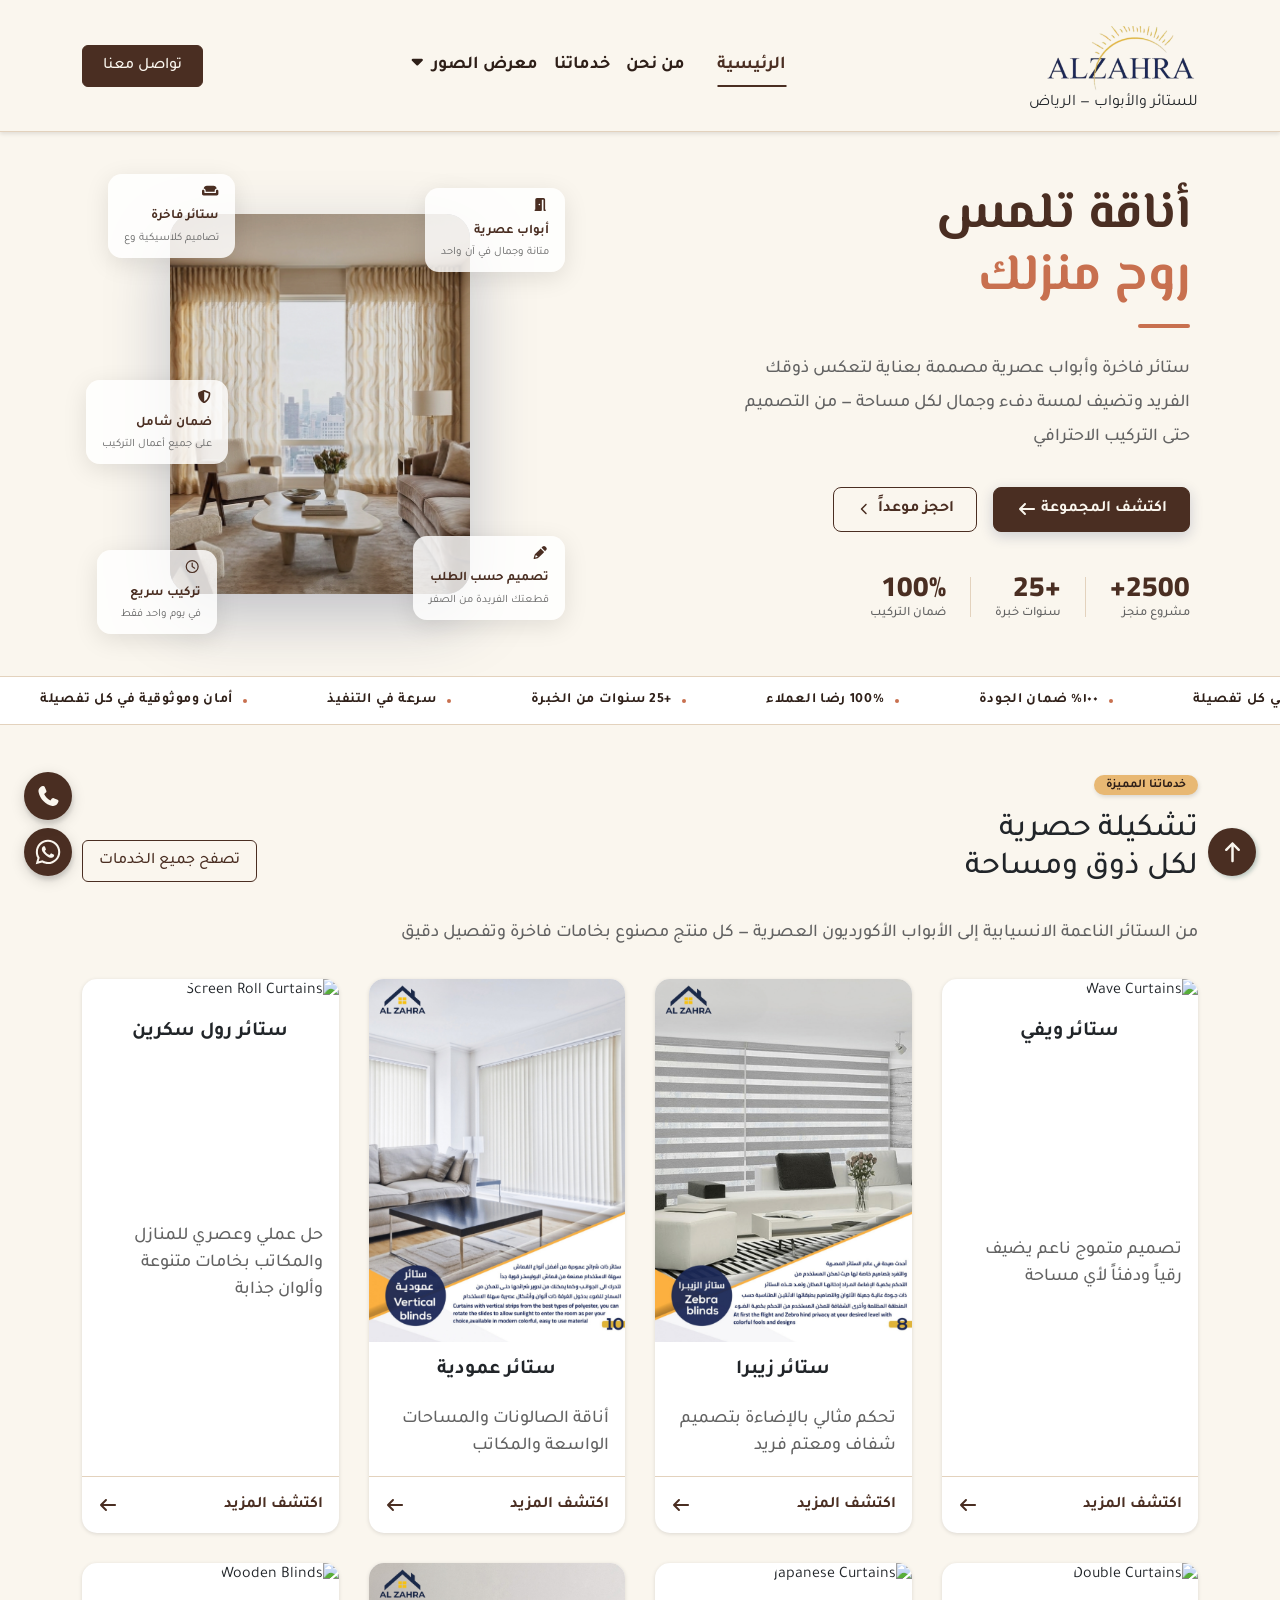
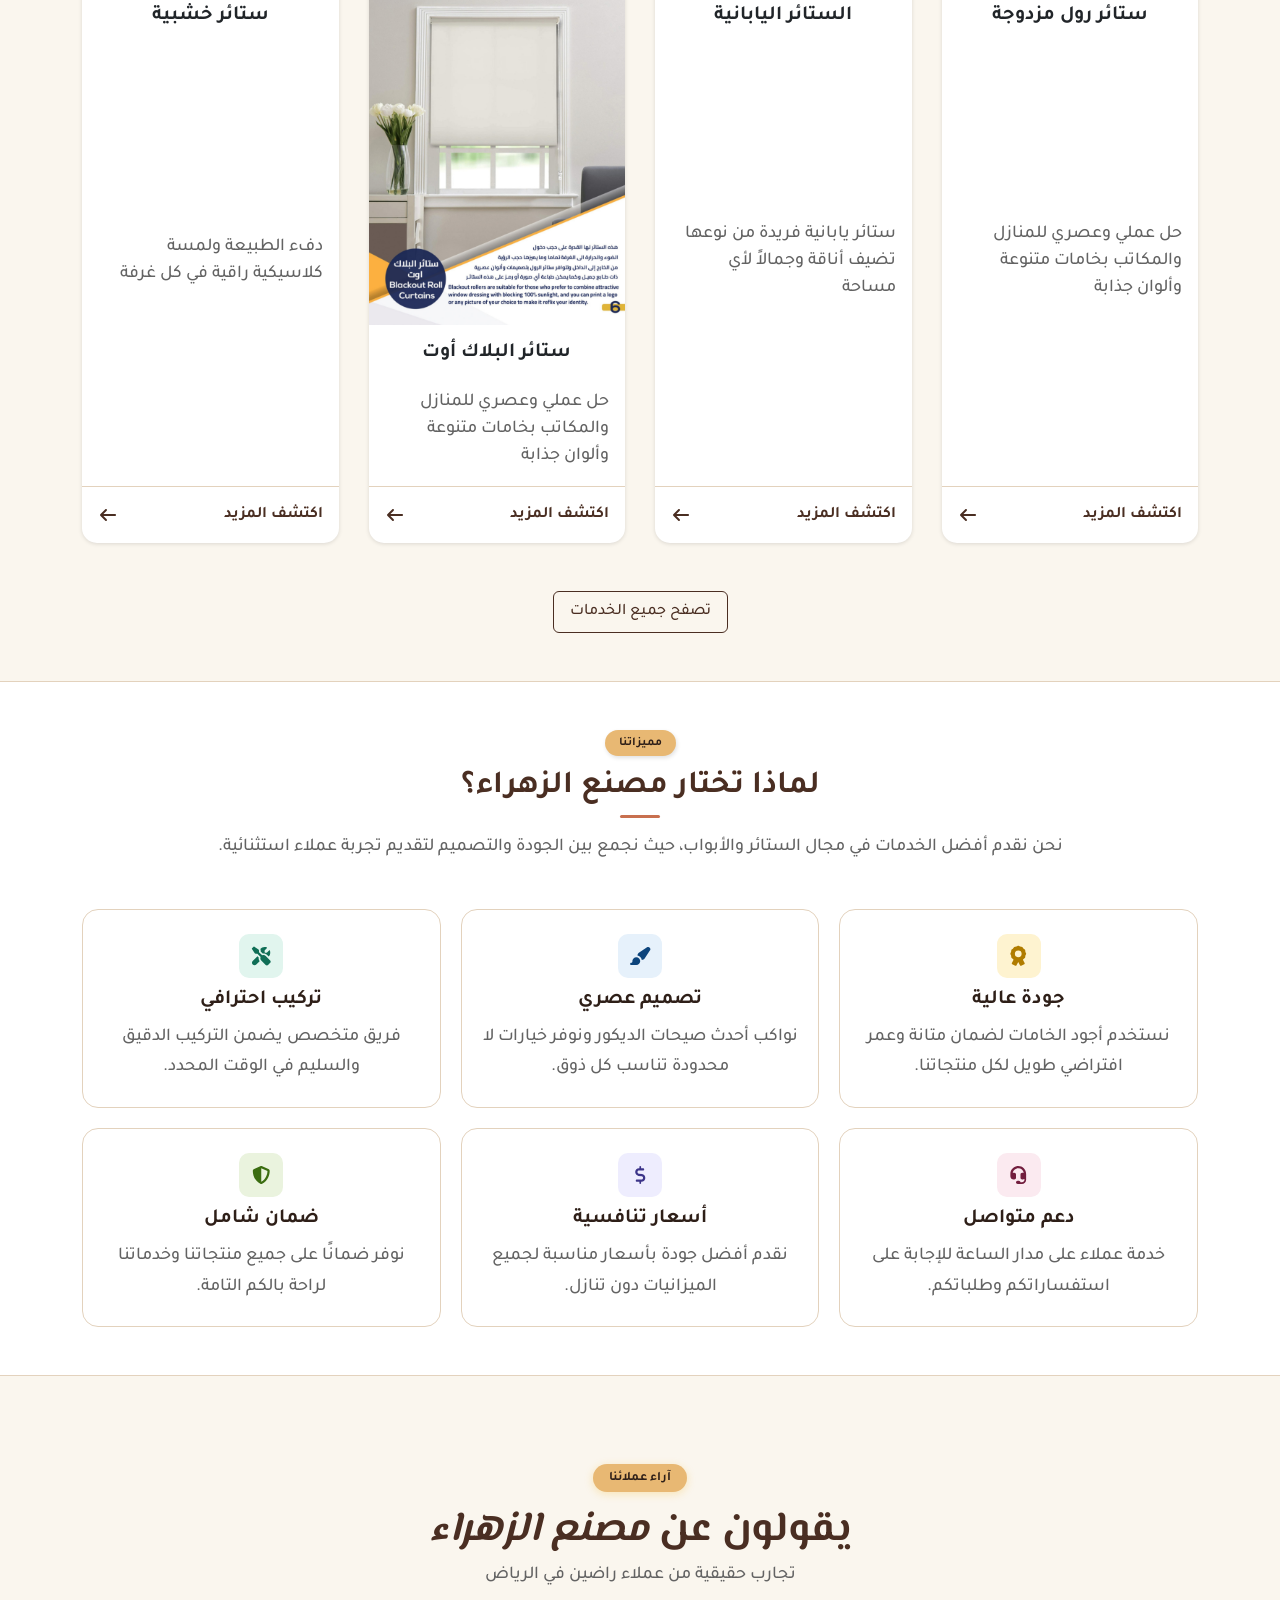
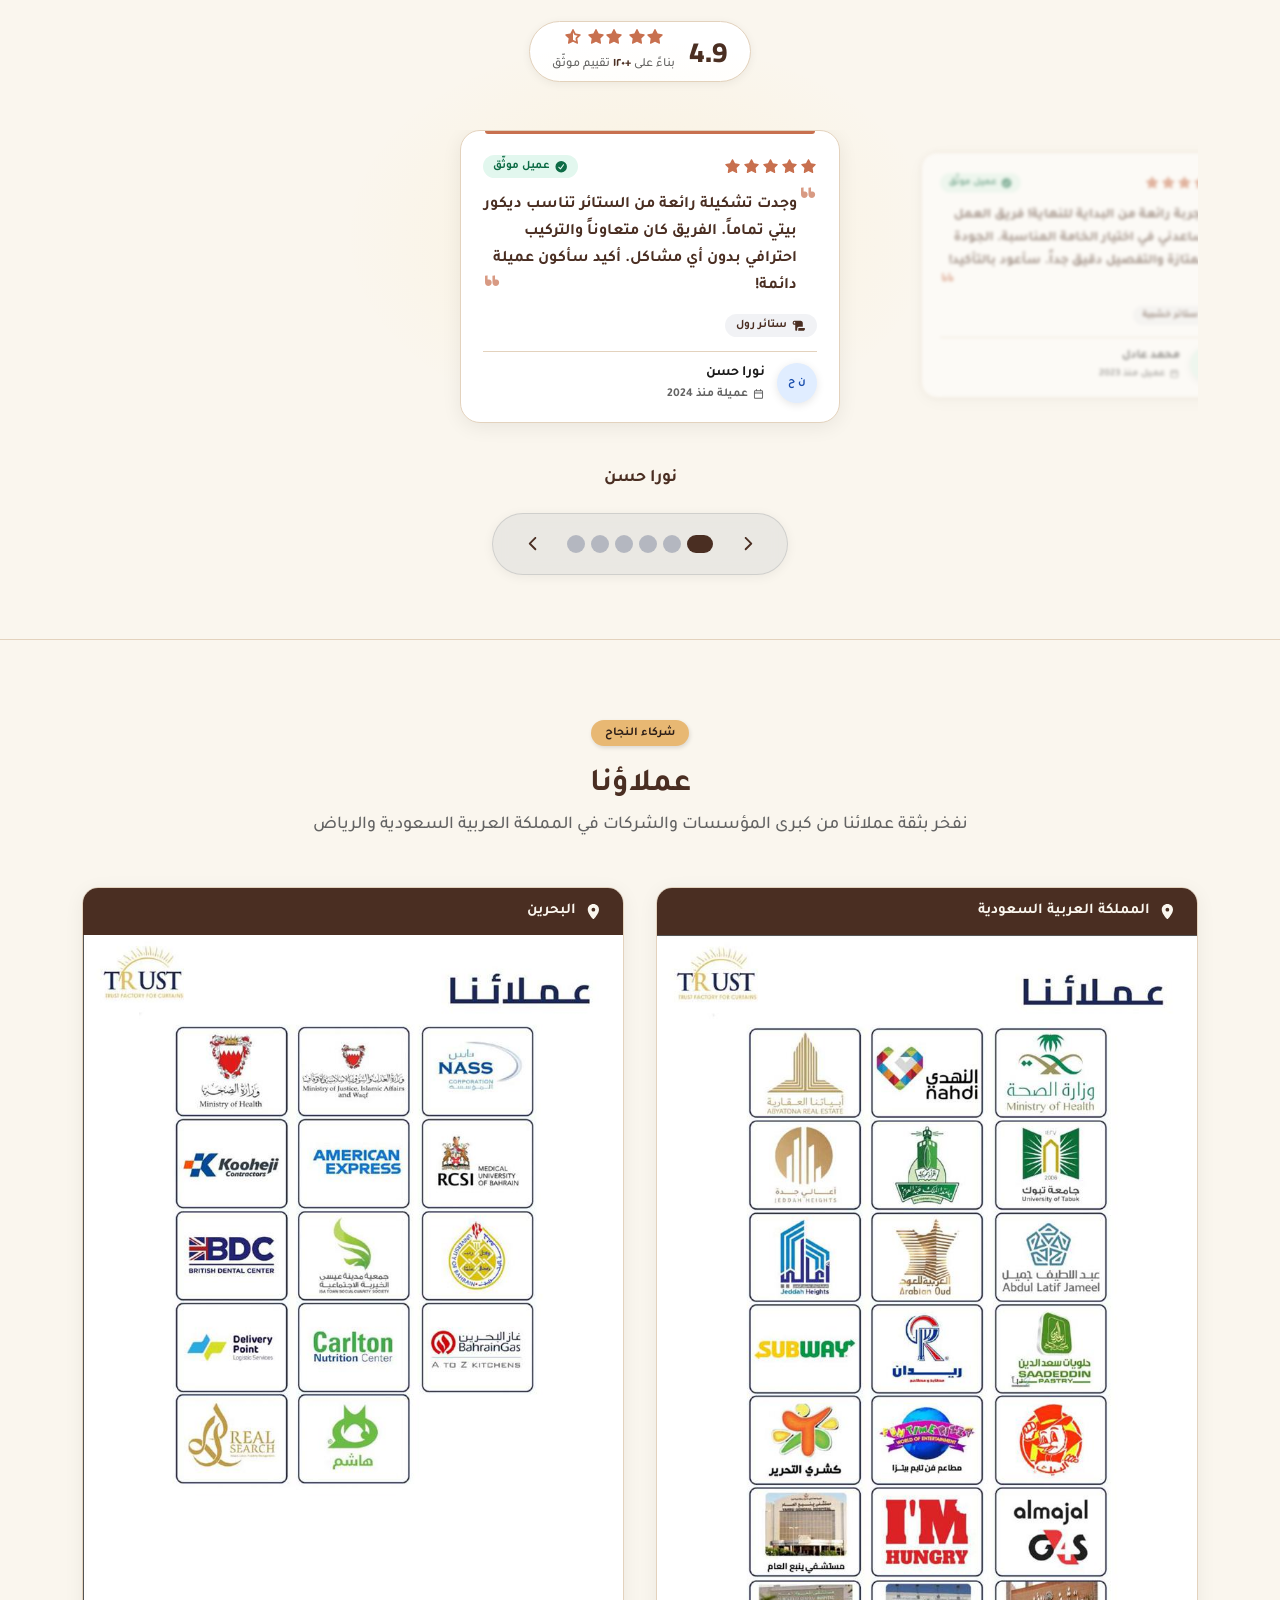
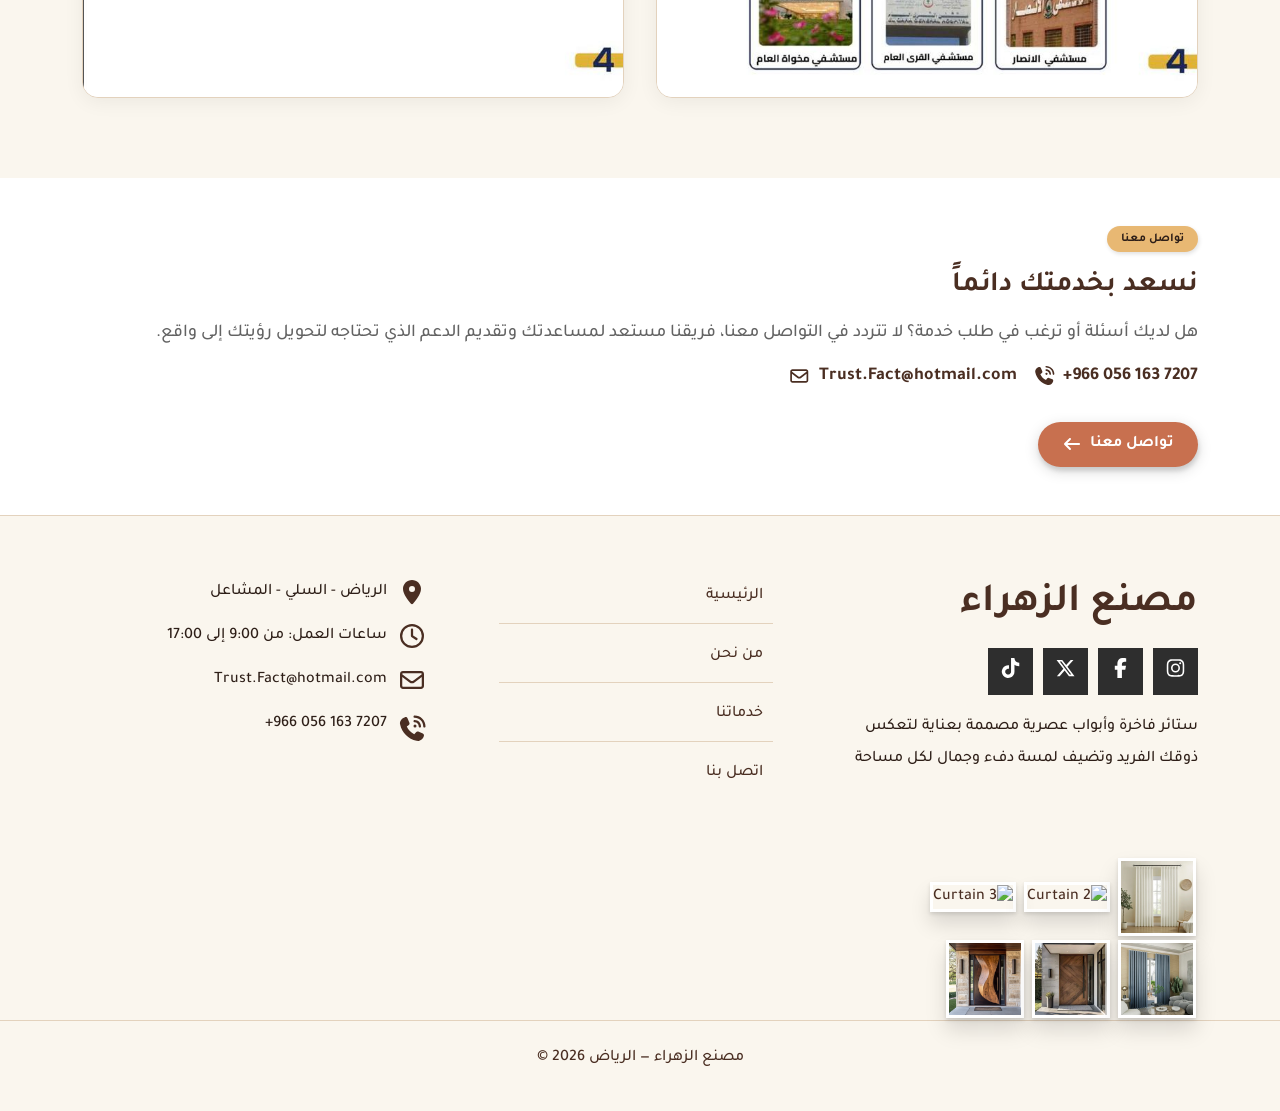
==== commit 6850caf0: "Change Contact info" ====
--- a/index.html
+++ b/index.html
@@ -964,9 +964,9 @@
                 واقع.
               </p>
               <div class="contact-cta-details">
-                <a href="tel:+97317580191" class="contact-cta-detail">
-                  <i class="fa-solid fa-phone-volume"></i>
-                  97317580191
+                <a href="tel:+9660561637207" class="contact-cta-detail">
+                  <i class="fa-solid fa-phone-volume" ></i>
+                  +966 056 163 7207
                 </a>
                 <a
                   href="mailto:Trust.Fact@hotmail.com"
@@ -1058,24 +1058,23 @@
           <div class="line">
             <i class="fas fa-map-marker-alt fa-fw"></i>
             <div class="info">
-              الهملة، مبنى 975 ،طريق 1216 ، مجمع 1012، الرياض
+             الرياض - السلي - المشاعل
             </div>
           </div>
 
           <div class="line">
-            <i class="far fa-clock fa-fw"></i>
+            <i class="far fa-clock fa-fw" aria-hidden="true"></i>
             <div class="info">ساعات العمل: من 9:00 إلى 17:00</div>
           </div>
           <div class="line">
-            <i class="far fa-envelope fa-fw"></i>
+            <i class="far fa-envelope fa-fw" aria-hidden="true"></i>
             <div class="info">Trust.Fact@hotmail.com</div>
           </div>
 
           <div class="line">
-            <i class="fas fa-phone-volume fa-fw"></i>
+            <i class="fas fa-phone-volume fa-fw" aria-hidden="true"></i>
             <div class="info">
-              <span dir="ltr">+973 17580191</span>
-              <span dir="ltr">+973 36789207</span>
+              <span dir="ltr">+966 056 163 7207</span>
             </div>
           </div>
         </div>
@@ -1103,7 +1102,7 @@
         <i class="fa-brands fa-whatsapp"></i>
       </a>
       <a
-        href="tel:+97317580191"
+        href="tel:+9660561637207"
         class="btn btn-sm phone contact"
         aria-label="اتصل بنا"
       >
--- a/CSS/style.css
+++ b/CSS/style.css
@@ -97,7 +97,7 @@
 }
 .navbar-brand img {
   display: block;
-  height: 100px;
+  height: 65px;
   width: auto;
 }
 .nav-link {
@@ -1743,6 +1743,7 @@
   font-weight: 600;
   color: var(--primary-color);
   text-decoration: none;
+  direction: ltr;
   transition: var(--main-transition);
 }
 .contact-cta-detail i {
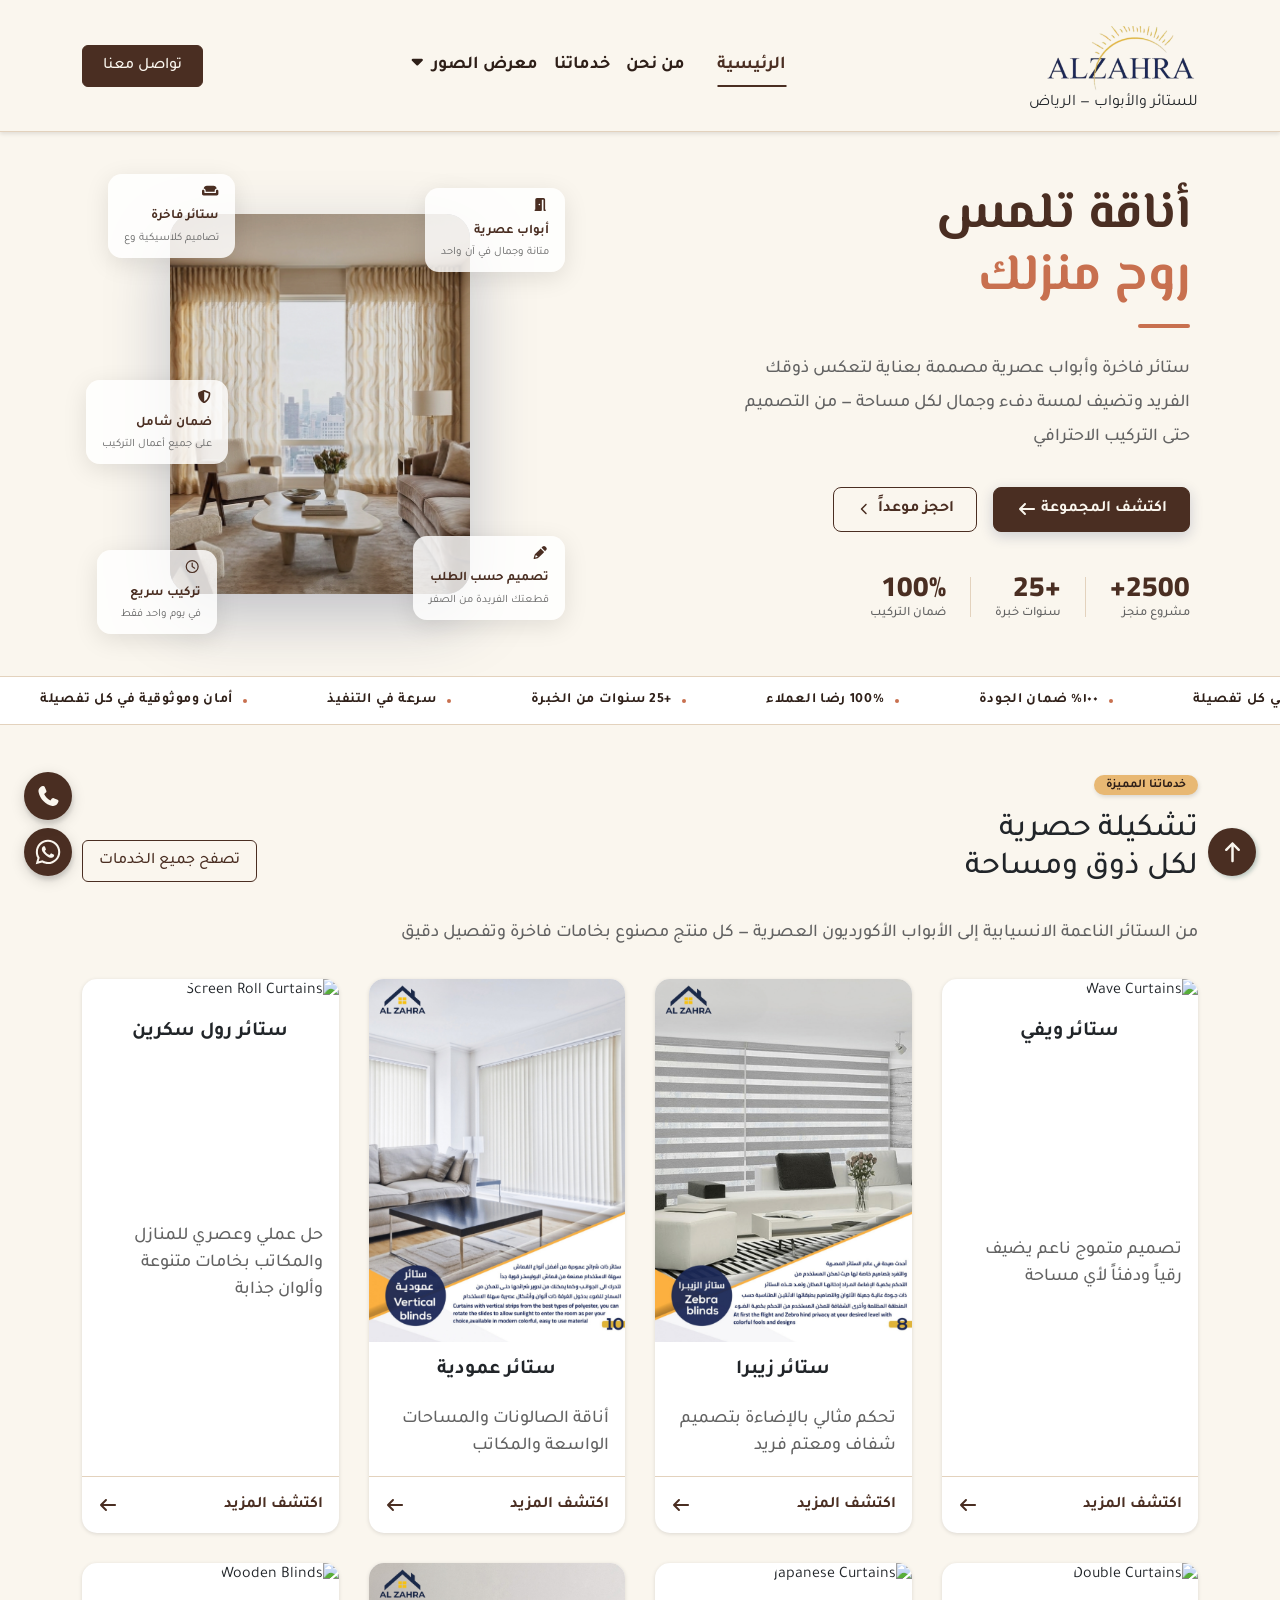
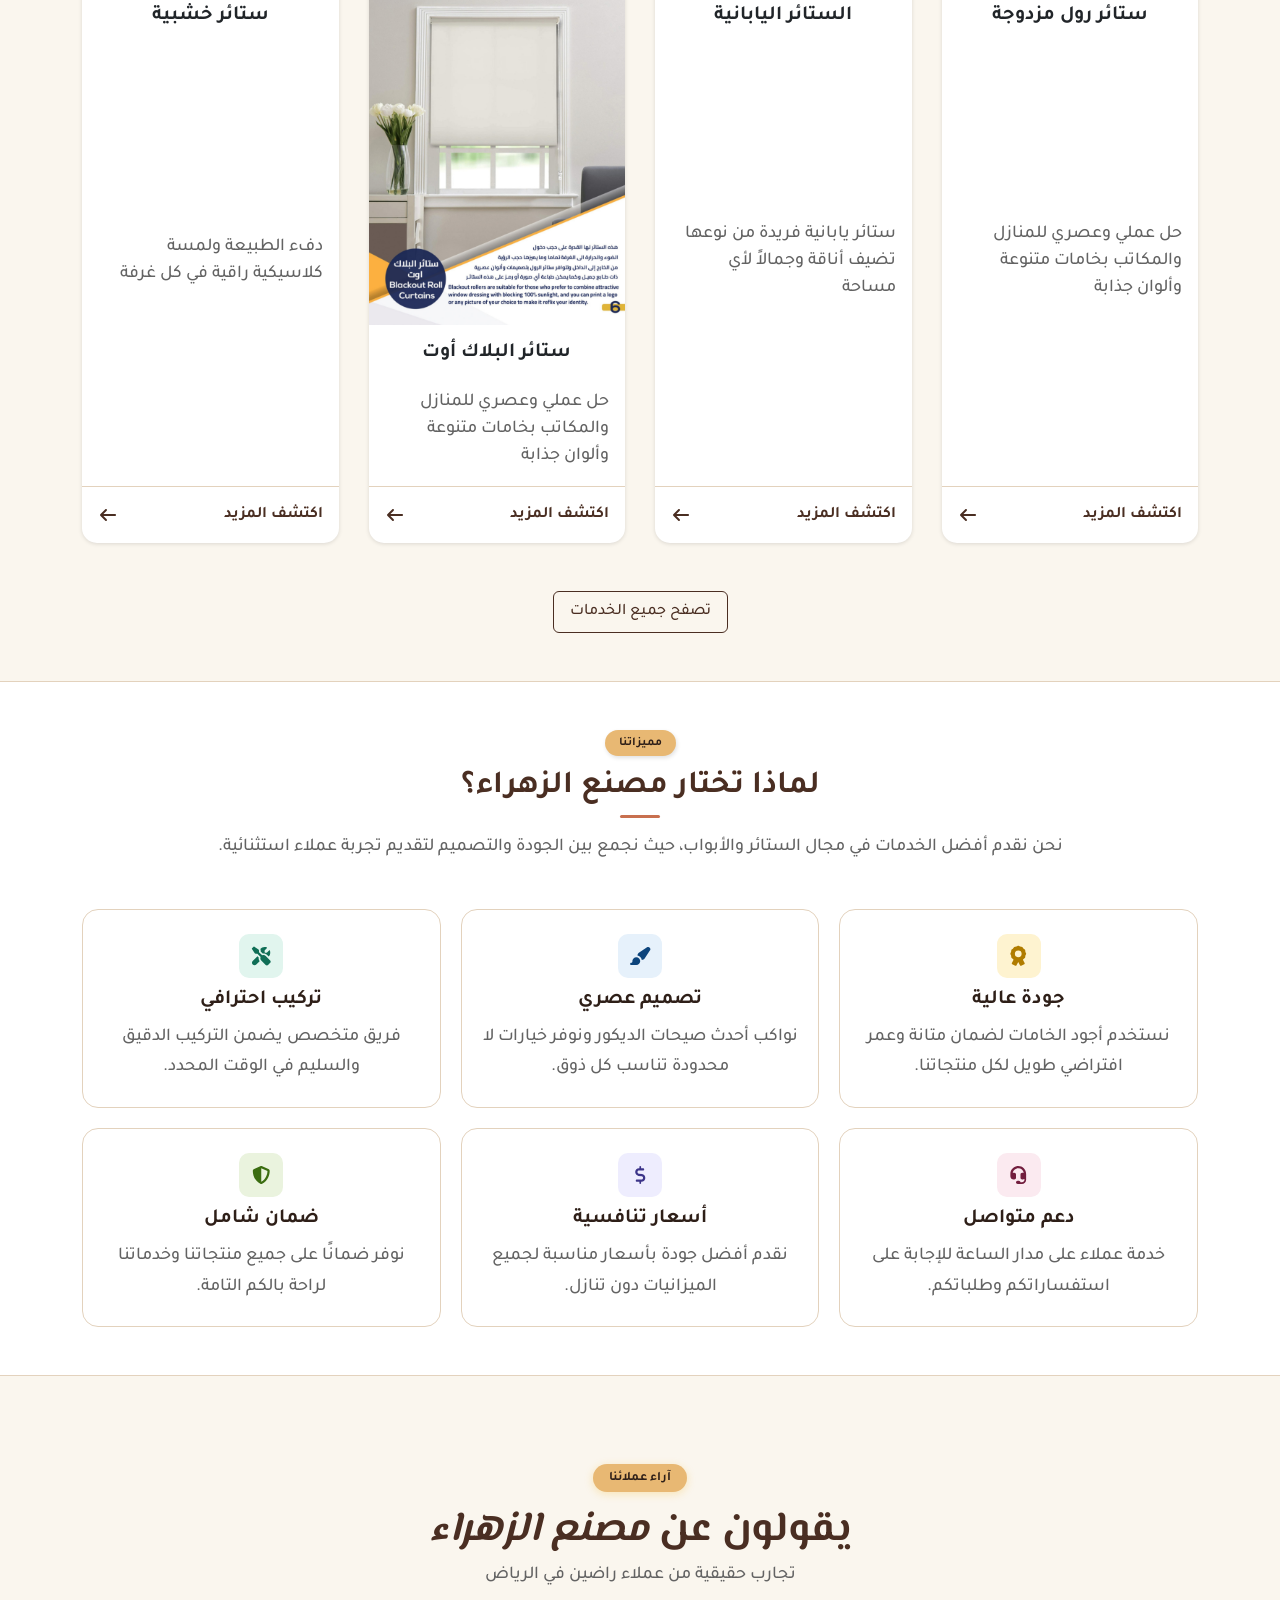
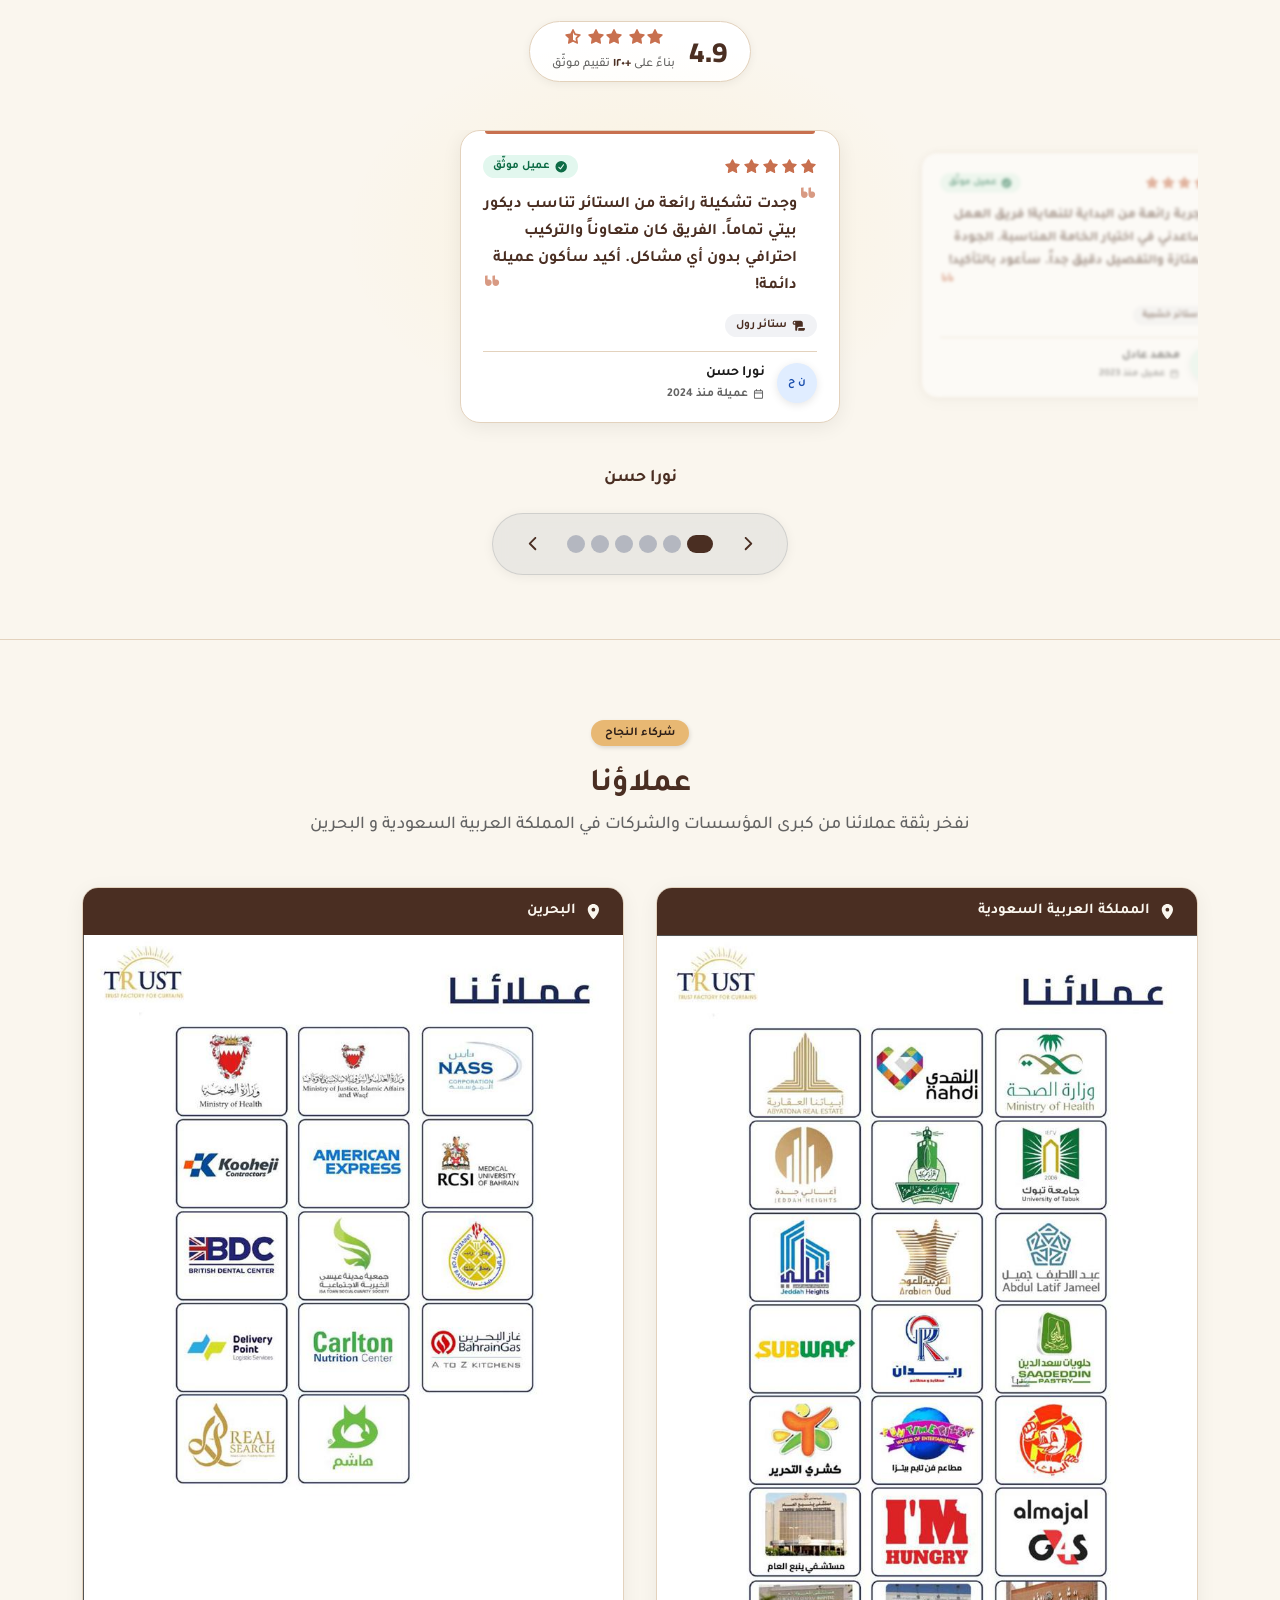
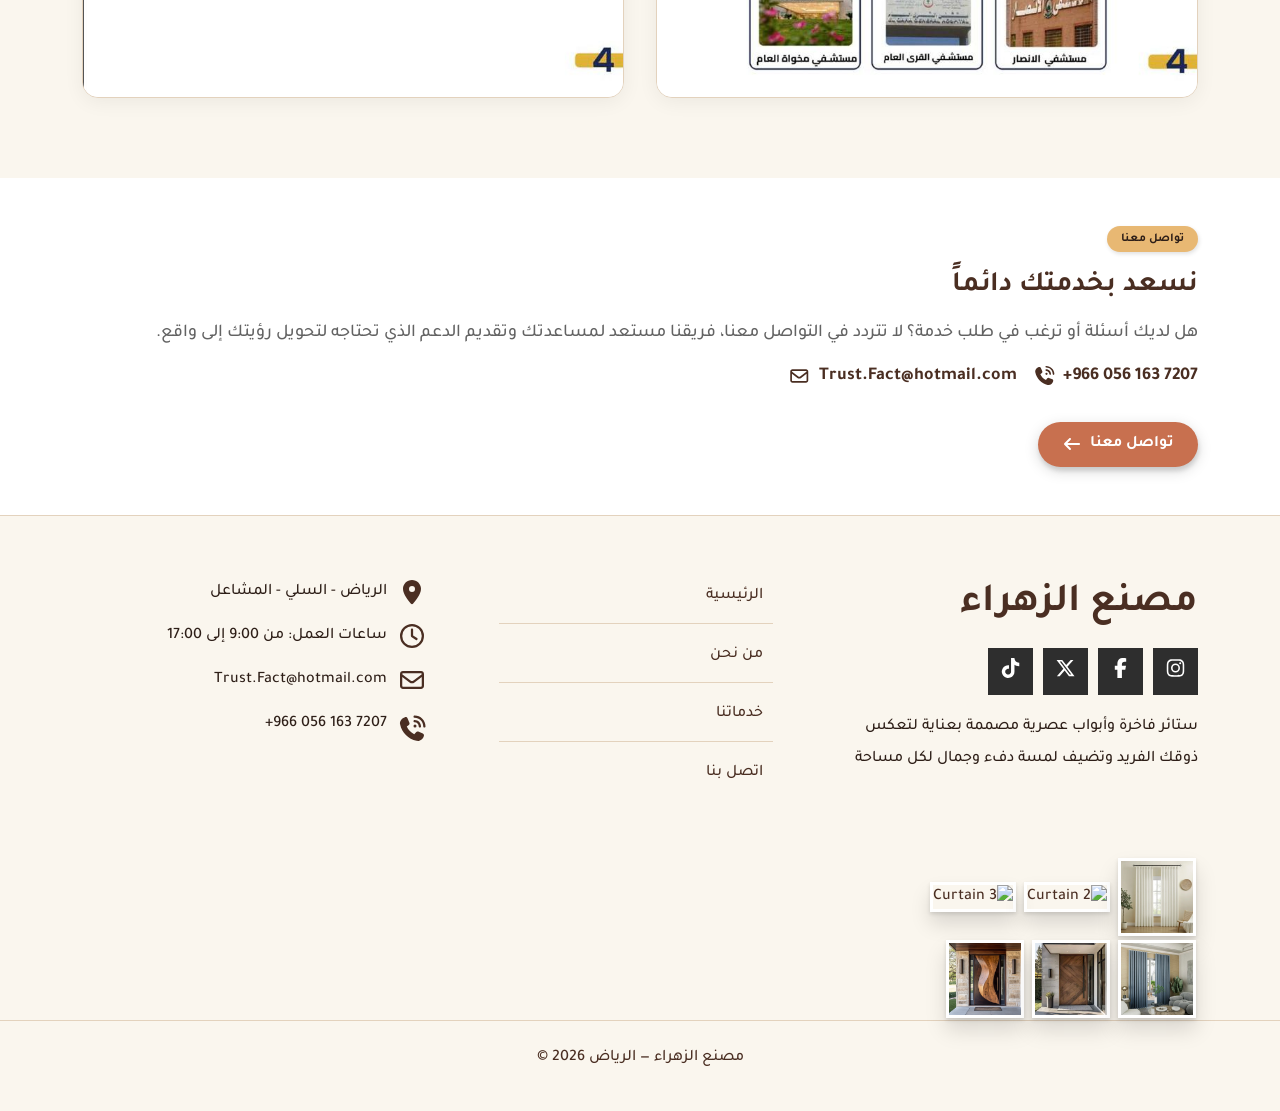
==== commit dc818bd4: "Improve aobut page" ====
--- a/index.html
+++ b/index.html
@@ -920,7 +920,7 @@
             <h2 class="clients-title">عملاؤنا</h2>
             <p class="subtitle">
               نفخر بثقة عملائنا من كبرى المؤسسات والشركات في المملكة العربية
-              السعودية والرياض
+              السعودية و البحرين
             </p>
           </div>
 
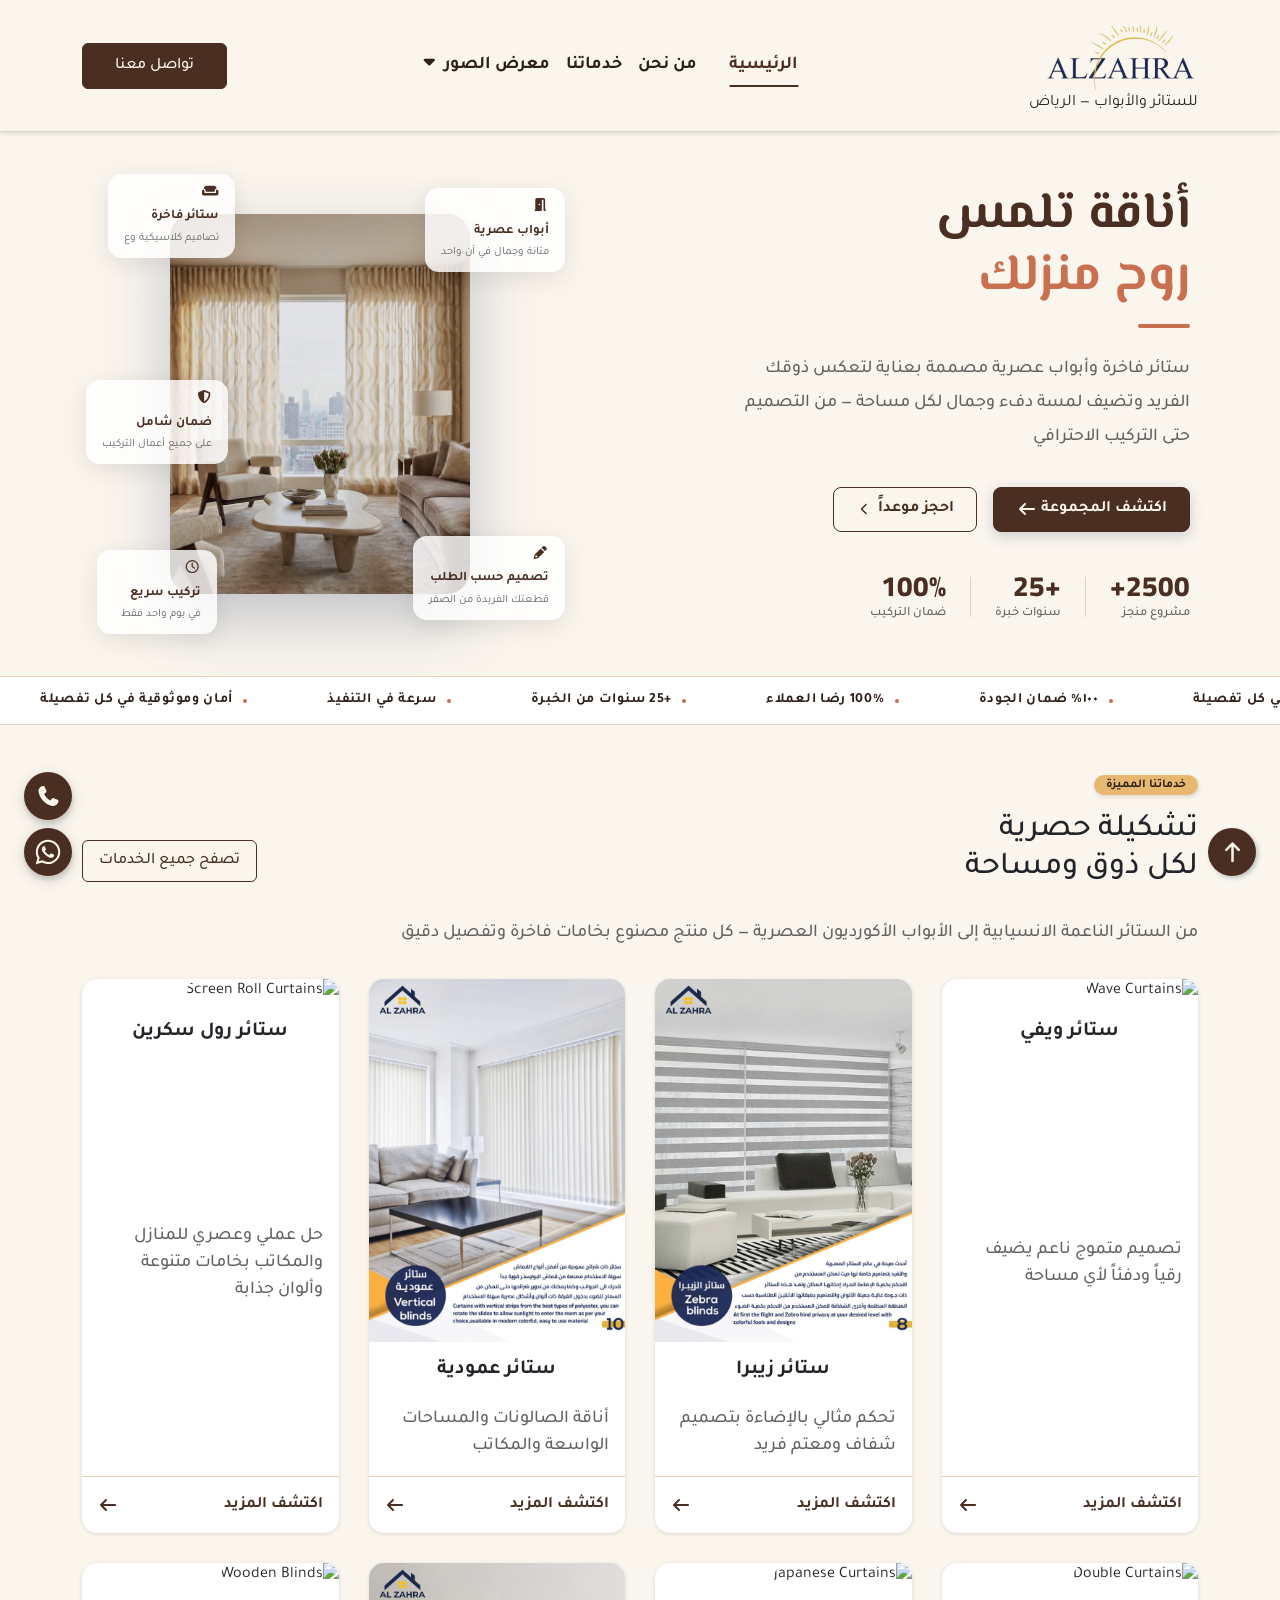
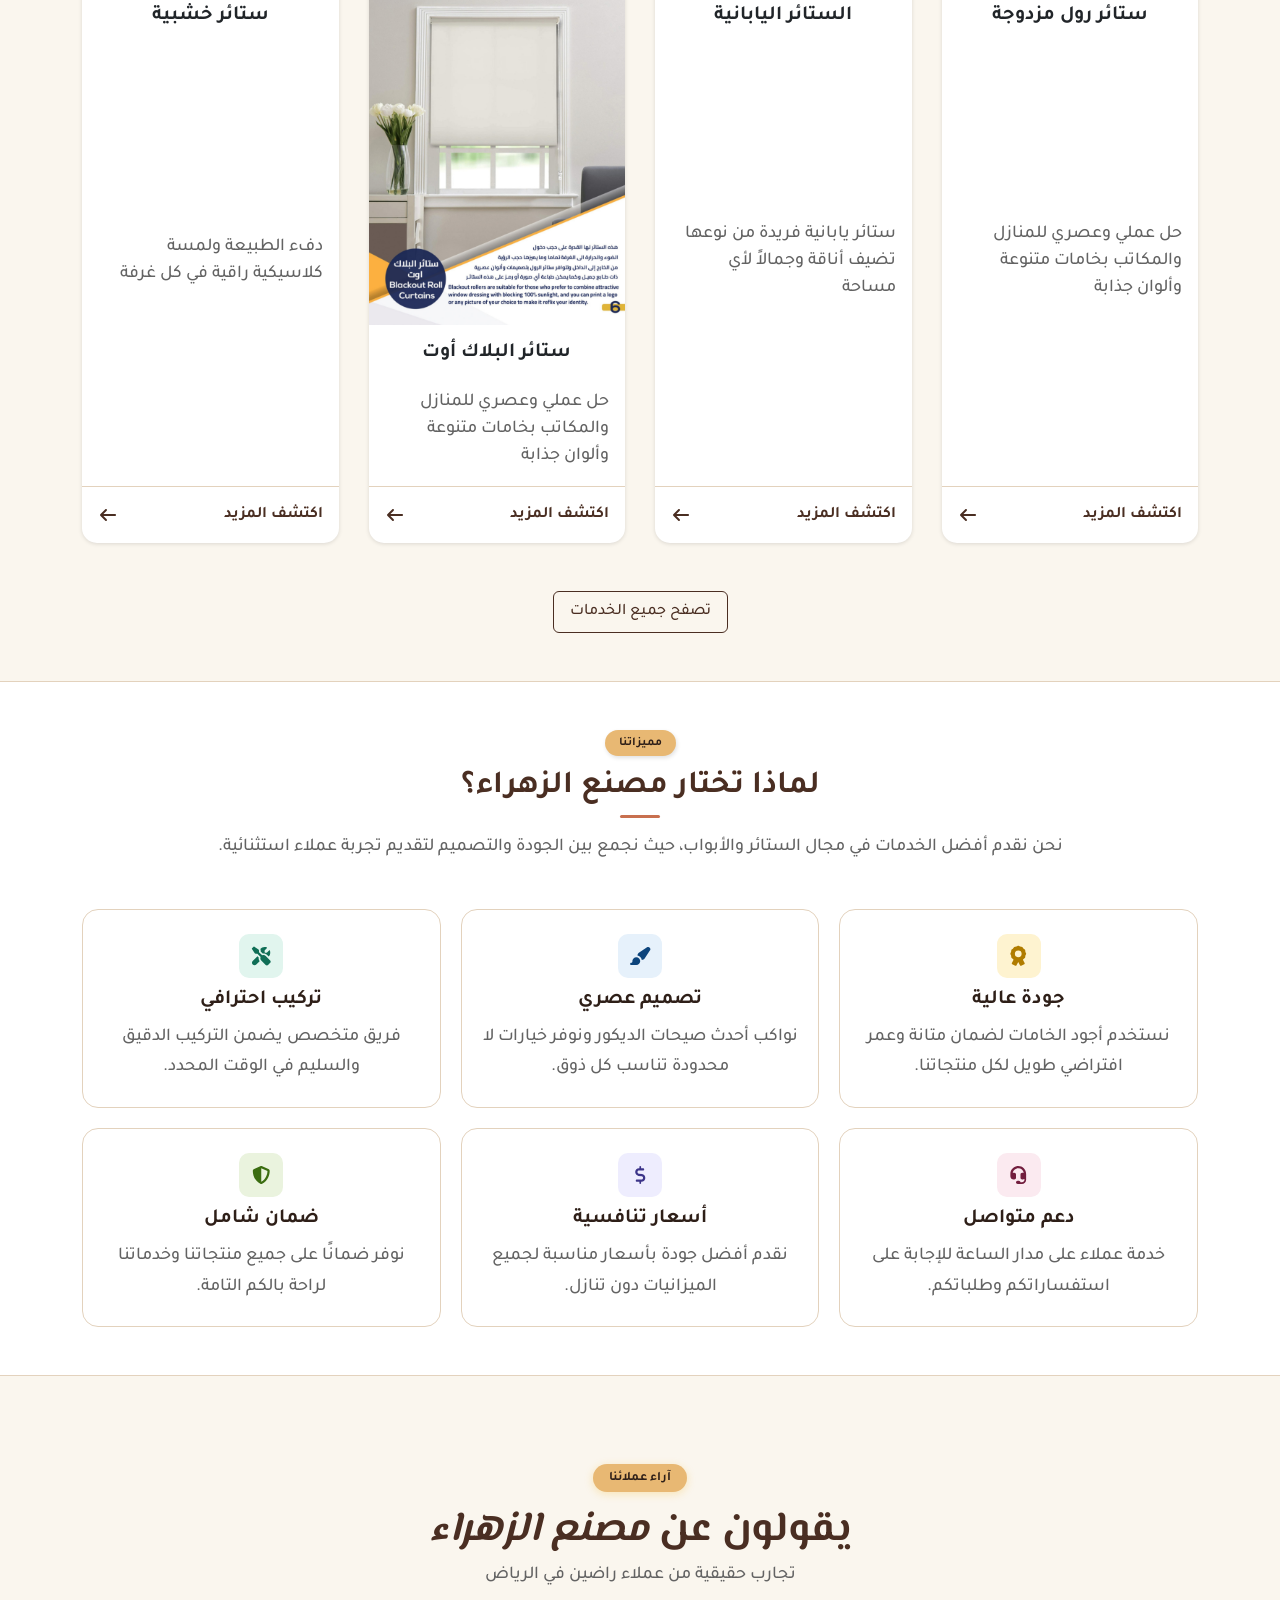
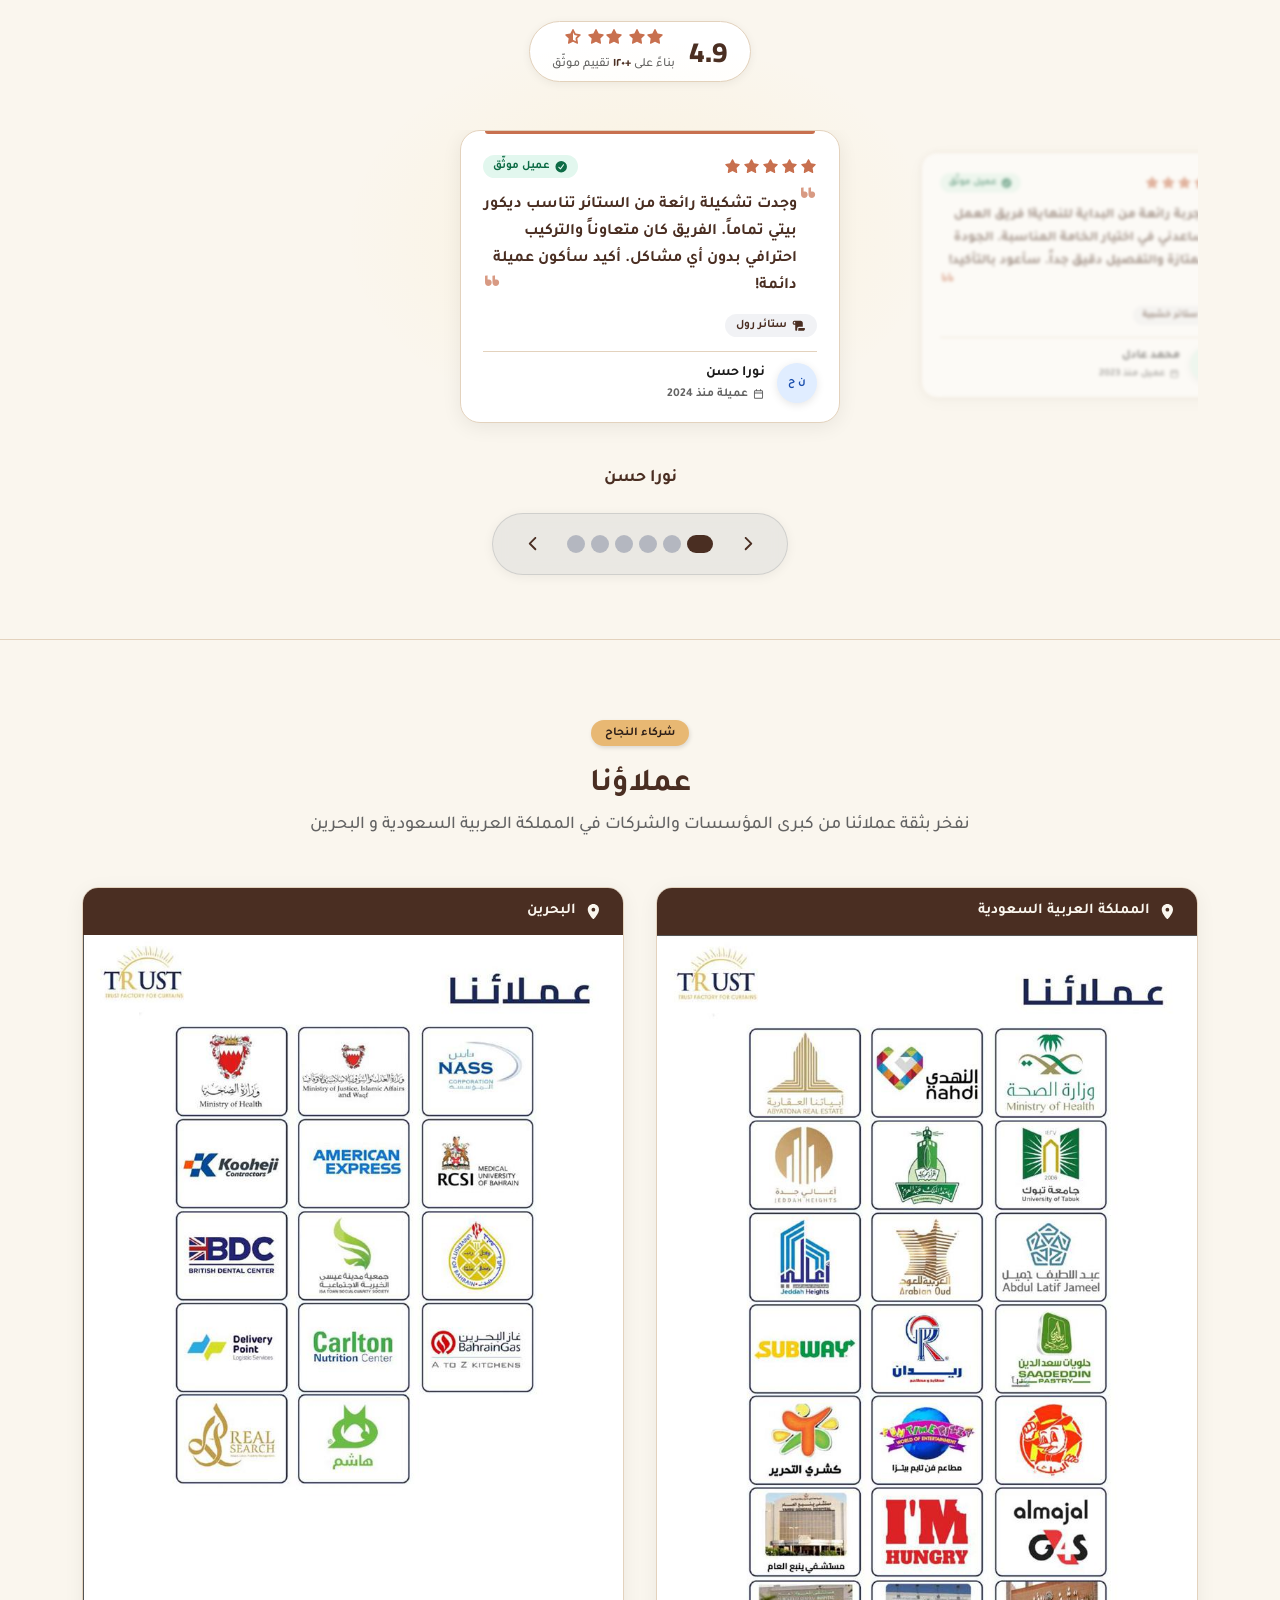
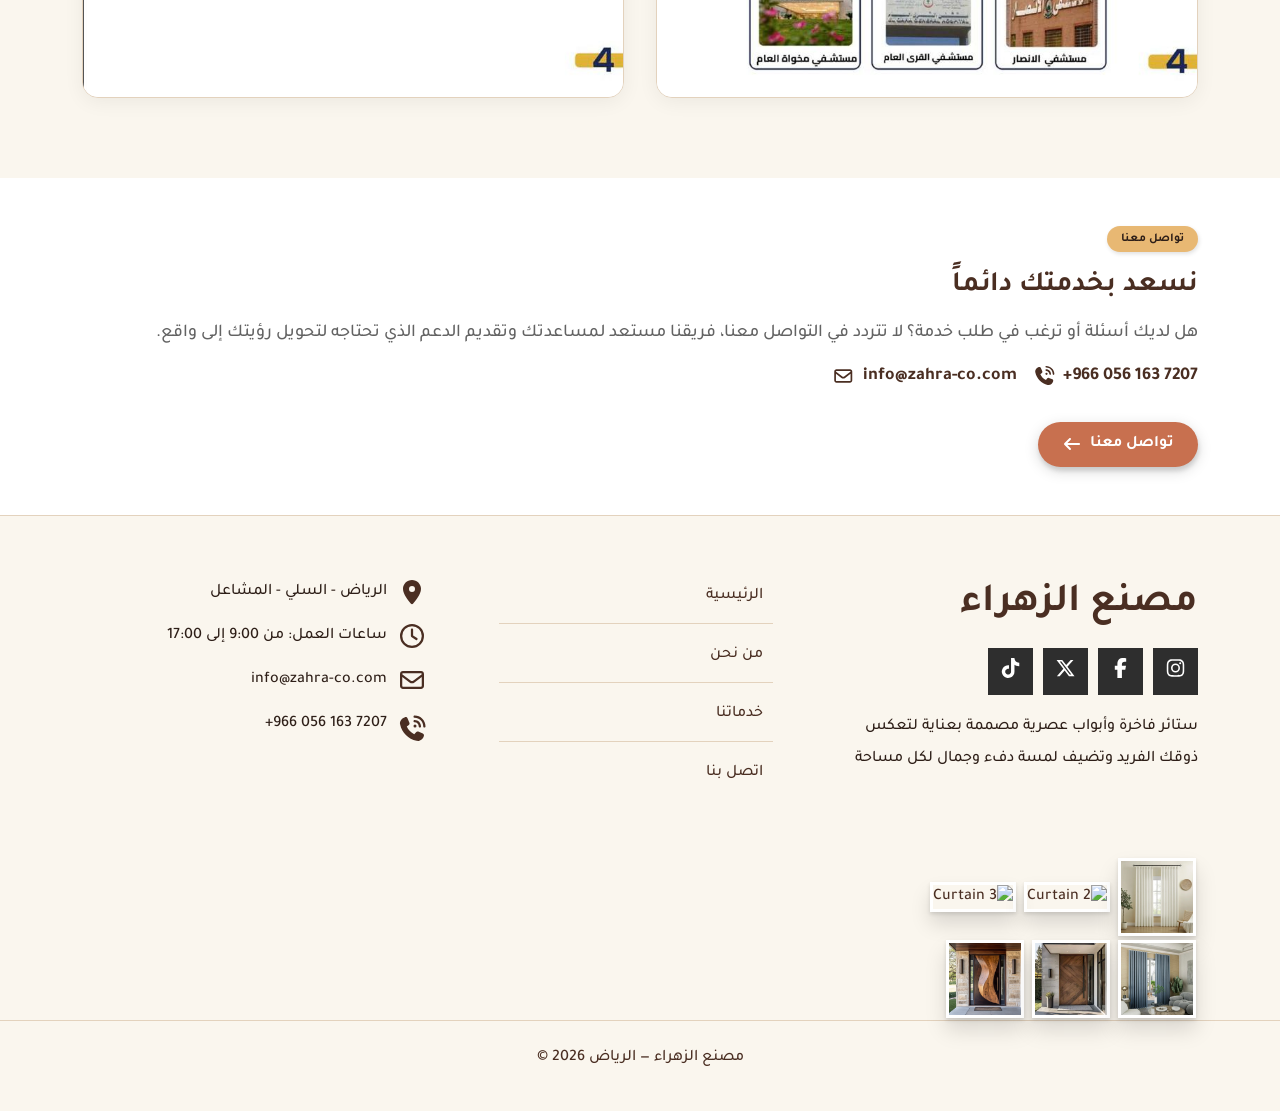
==== commit f751b399: "Add Contact Email" ====
--- a/index.html
+++ b/index.html
@@ -969,12 +969,12 @@
                   +966 056 163 7207
                 </a>
                 <a
-                  href="mailto:Trust.Fact@hotmail.com"
+                  href="mailto:info@zahra-co.com"
                   class="contact-cta-detail"
                 >
                   <i class="fa-regular fa-envelope"></i>
 
-                  Trust.Fact@hotmail.com
+                  info@zahra-co.com
                 </a>
               </div>
             </div>
@@ -1068,7 +1068,7 @@
           </div>
           <div class="line">
             <i class="far fa-envelope fa-fw" aria-hidden="true"></i>
-            <div class="info">Trust.Fact@hotmail.com</div>
+            <div class="info">info@zahra-co.com</div>
           </div>
 
           <div class="line">
--- a/CSS/style.css
+++ b/CSS/style.css
@@ -333,11 +333,11 @@
   border-color: var(--primary-color) !important;
   transition: var(--main-transition);
   font-weight: 600;
-  padding: 0.5rem 1.25rem;
 }
 .btn-primary a {
   color: var(--cream);
   transition: var(--main-transition);
+  padding: 0.25rem 1.25rem;
   font-weight: 500;
 }
 .btn-primary:hover a {
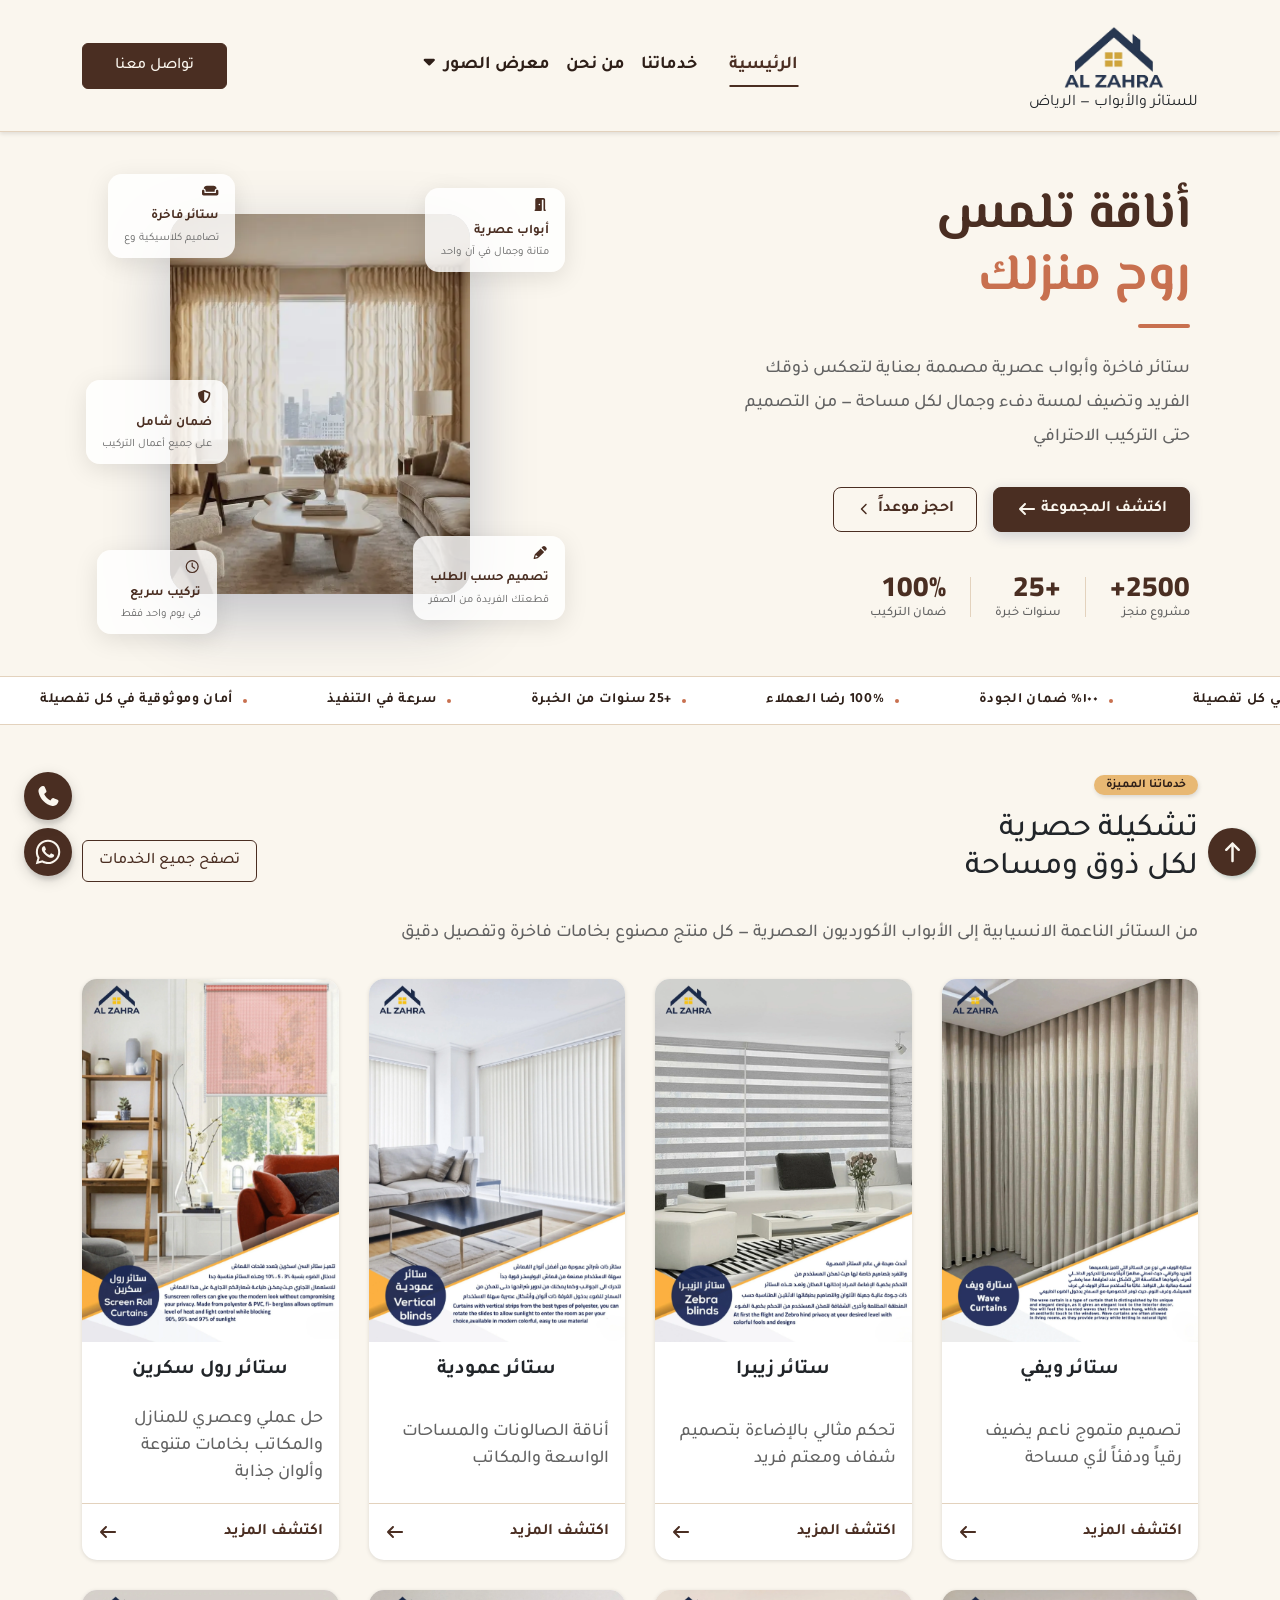
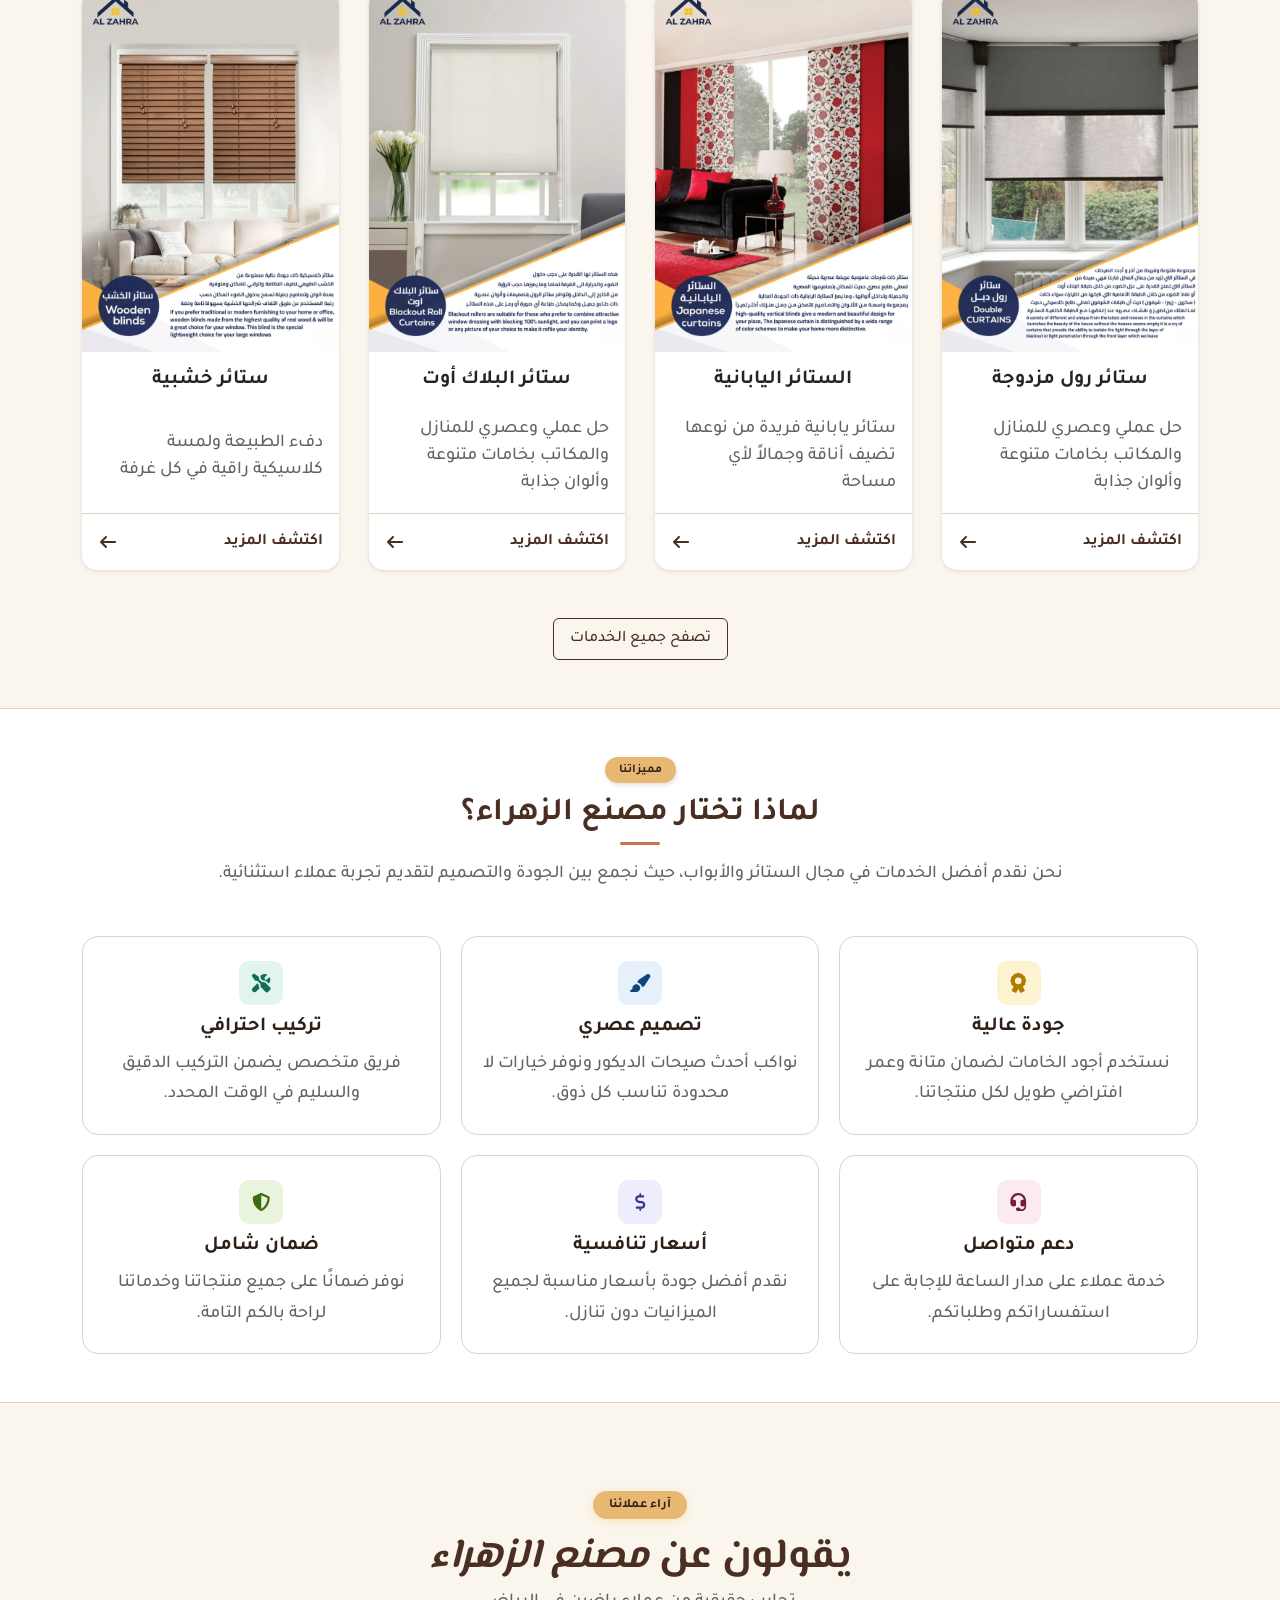
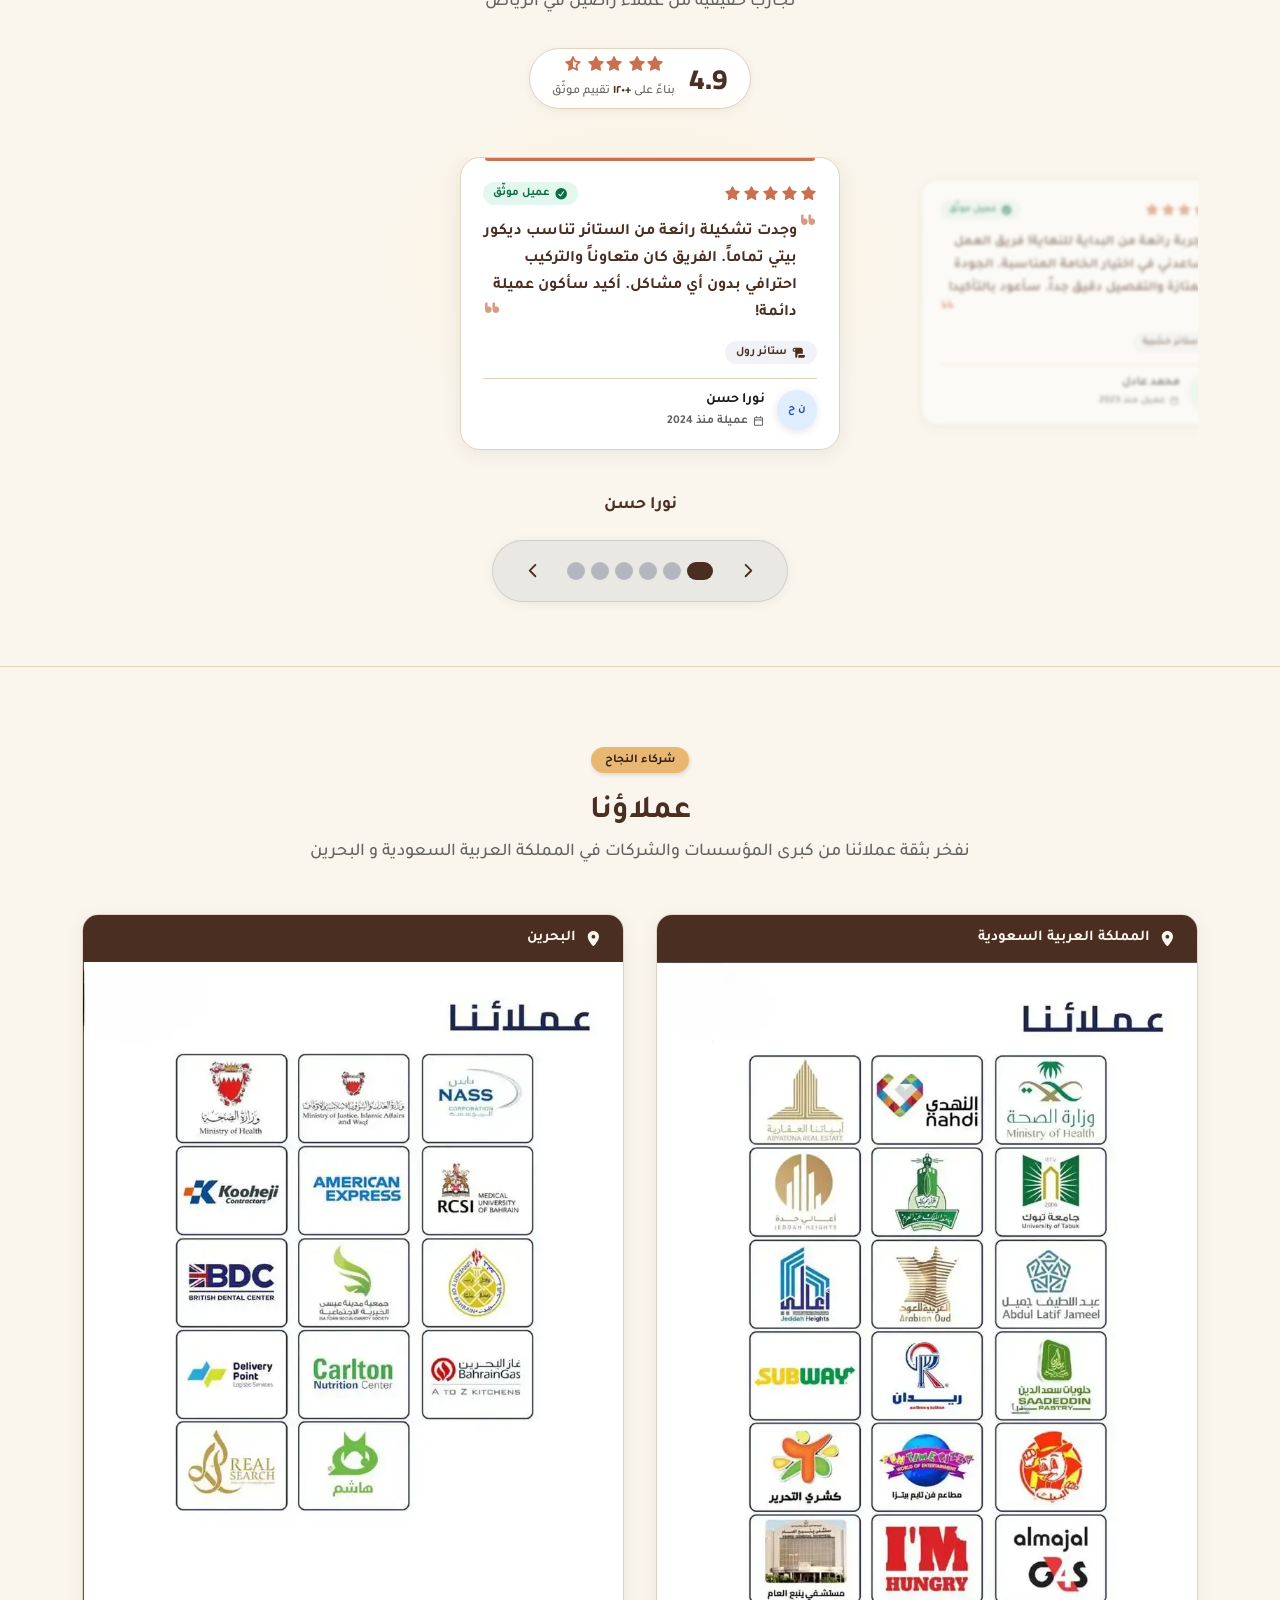
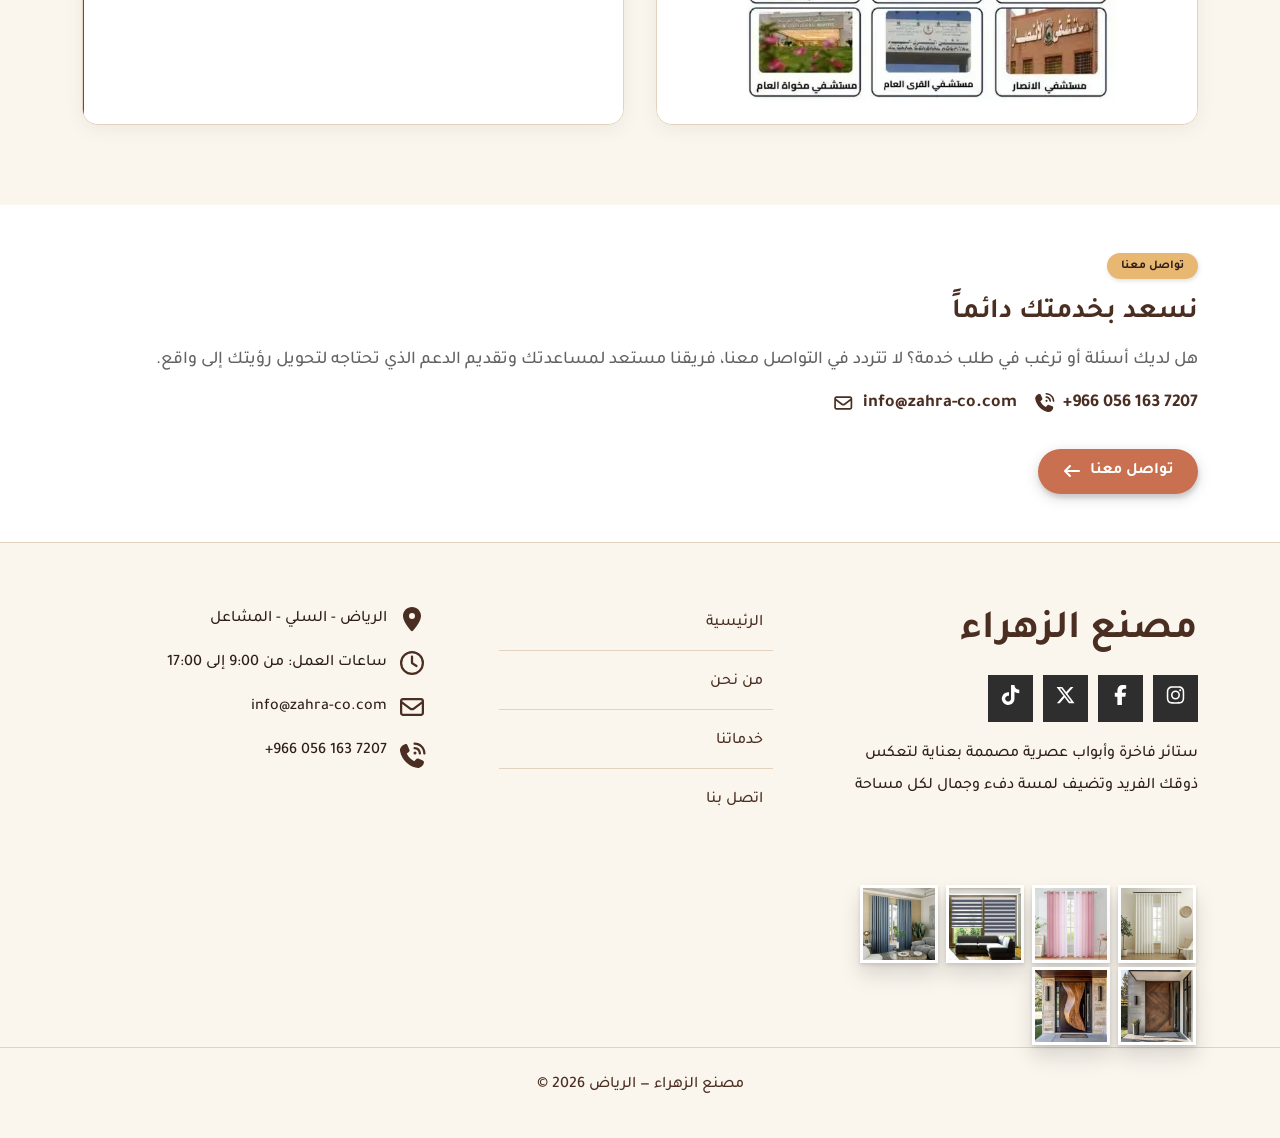
==== commit 8695edd8: "Optimaize Images" ====
--- a/index.html
+++ b/index.html
@@ -20,7 +20,10 @@
       property="og:description"
       content="ستائر فاخرة وأبواب عصرية مصممة بعناية — من التصميم حتى التركيب الاحترافي. أكثر من 25 سنة خبرة في الرياض وفي جميع أنحاء السعودية."
     />
-    <meta property="og:image" content="https://zahraco.com/images/hero-3.png" />
+    <meta
+      property="og:image"
+      content="https://zahra-co.com/images/og-image.webp"
+    />
     <meta property="og:locale" content="ar_SA" />
     <meta property="og:site_name" content="مصنع الزهراء" />
 
@@ -39,7 +42,7 @@
     />
   </head>
   <body>
-      <nav class="navbar navbar-expand-lg py-3" id="mainNavbar">
+    <nav class="navbar navbar-expand-lg py-3" id="mainNavbar">
       <div class="container">
         <div class="logo-box">
           <a class="navbar-brand" href="index.html">
@@ -69,13 +72,13 @@
             </li>
 
             <li class="nav-item">
+              <a class="nav-link" href="services.html"> خدماتنا </a>
+            </li>
+
+            <li class="nav-item">
               <a class="nav-link" aria-current="page" href="about.html"
                 >من نحن</a
               >
-            </li>
-
-            <li class="nav-item">
-              <a class="nav-link" href="services.html"> خدماتنا </a>
             </li>
 
             <li class="nav-item has-mega-menu">
@@ -281,7 +284,7 @@
         <div class="hero-orbit-wrap">
           <div class="hero-img-ring">
             <img
-              src="./images/hero-3.png"
+              src="./images/hero.webp"
               alt="ستائر فاخرة"
               class="hero-center-img"
             />
@@ -387,7 +390,10 @@
           <div class="grid">
             <div class="card">
               <div class="image-container">
-                <img src="./images/services/wave-curtains.jpeg" alt="Wave Curtains" />
+                <img
+                  src="./images/services/wave-curtains.webp"
+                  alt="Wave Curtains"
+                />
               </div>
 
               <div class="card-body">
@@ -406,7 +412,10 @@
 
             <div class="card">
               <div class="image-container">
-                <img src="./images/services/zebra-blinds.jpeg" alt="Zebra Blinds" />
+                <img
+                  src="./images/services/zebra-blinds.webp"
+                  alt="Zebra Blinds"
+                />
               </div>
 
               <div class="card-body">
@@ -426,7 +435,10 @@
 
             <div class="card">
               <div class="image-container">
-                <img src="./images/services/vertical-blinds.jpeg" alt="Vertical Blinds" />
+                <img
+                  src="./images/services/vertical-blinds.webp"
+                  alt="Vertical Blinds"
+                />
               </div>
               <div class="card-body">
                 <h3>ستائر عمودية</h3>
@@ -444,7 +456,7 @@
             <div class="card">
               <div class="image-container">
                 <img
-                  src="./images/services/screen-roll-curtains.jpeg"
+                  src="./images/services/screen-roll-curtains.webp"
                   alt="Screen Roll Curtains"
                 />
               </div>
@@ -463,7 +475,10 @@
 
             <div class="card">
               <div class="image-container">
-                <img src="./images/services/double-roll-curtains.jpeg" alt="Double Curtains" />
+                <img
+                  src="./images/services/double-roll-curtains.webp"
+                  alt="Double Curtains"
+                />
               </div>
               <div class="card-body">
                 <h3>ستائر رول مزدوجة</h3>
@@ -481,7 +496,7 @@
             <div class="card">
               <div class="image-container">
                 <img
-                  src="./images/services/japanese-curtains.jpeg"
+                  src="./images/services/japanese-curtains.webp"
                   alt="Japanese Curtains"
                 />
               </div>
@@ -501,7 +516,7 @@
             <div class="card">
               <div class="image-container">
                 <img
-                  src="./images/services/blackout-roll-curtains.jpeg"
+                  src="./images/services/blackout-roll-curtains.webp"
                   alt="Blackout Roll Curtains"
                 />
               </div>
@@ -520,7 +535,10 @@
 
             <div class="card">
               <div class="image-container">
-                <img src="./images/services/wooden-blinds.jpeg" alt="Wooden Blinds" />
+                <img
+                  src="./images/services/wooden-blinds.webp"
+                  alt="Wooden Blinds"
+                />
               </div>
               <div class="card-body">
                 <h3>ستائر خشبية</h3>
@@ -908,7 +926,6 @@
             </div>
           </div>
 
-          
           <!-- /cr-stage-wrap -->
         </div>
       </section>
@@ -931,7 +948,7 @@
                 المملكة العربية السعودية
               </div>
               <img
-                src="./images/Clients.jpg"
+                src="./images/Clients.webp"
                 alt="عملاؤنا في المملكة العربية السعودية"
                 class="clients-img"
               />
@@ -943,7 +960,7 @@
                 البحرين
               </div>
               <img
-                src="./images/Clients-2.jpg"
+                src="./images/Clients-2.webp"
                 alt="عملاؤنا في البحرين"
                 class="clients-img"
               />
@@ -965,13 +982,10 @@
               </p>
               <div class="contact-cta-details">
                 <a href="tel:+9660561637207" class="contact-cta-detail">
-                  <i class="fa-solid fa-phone-volume" ></i>
+                  <i class="fa-solid fa-phone-volume"></i>
                   +966 056 163 7207
                 </a>
-                <a
-                  href="mailto:info@zahra-co.com"
-                  class="contact-cta-detail"
-                >
+                <a href="mailto:info@zahra-co.com" class="contact-cta-detail">
                   <i class="fa-regular fa-envelope"></i>
 
                   info@zahra-co.com
@@ -1057,9 +1071,7 @@
         <div class="box">
           <div class="line">
             <i class="fas fa-map-marker-alt fa-fw"></i>
-            <div class="info">
-             الرياض - السلي - المشاعل
-            </div>
+            <div class="info">الرياض - السلي - المشاعل</div>
           </div>
 
           <div class="line">
@@ -1081,11 +1093,11 @@
 
         <div class="box footer-gallery">
           <img src="./images/Curtains-1.webp" alt="Curtain 1" />
-          <img src="./images/Curtains-2.jpg" alt="Curtain 2" />
-          <img src="./images/Curtains-3.png" alt="Curtain 3" />
+          <img src="./images/Curtains-2.webp" alt="Curtain 2" />
+          <img src="./images/Curtains-3.webp" alt="Curtain 3" />
           <img src="./images/Curtains-4.webp" alt="Curtain 4" />
           <img src="./images/Door-1.webp" alt="Door 1" />
-          <img src="./images/Door-2.jpg" alt="Door 2" />
+          <img src="./images/Door-2.webp" alt="Door 2" />
         </div>
       </div>
       <p class="copyright">مصنع الزهراء — الرياض 2026 &copy;</p>
--- a/CSS/style.css
+++ b/CSS/style.css
@@ -99,6 +99,7 @@
   display: block;
   height: 65px;
   width: auto;
+  margin: auto;
 }
 .nav-link {
   color: var(--text);
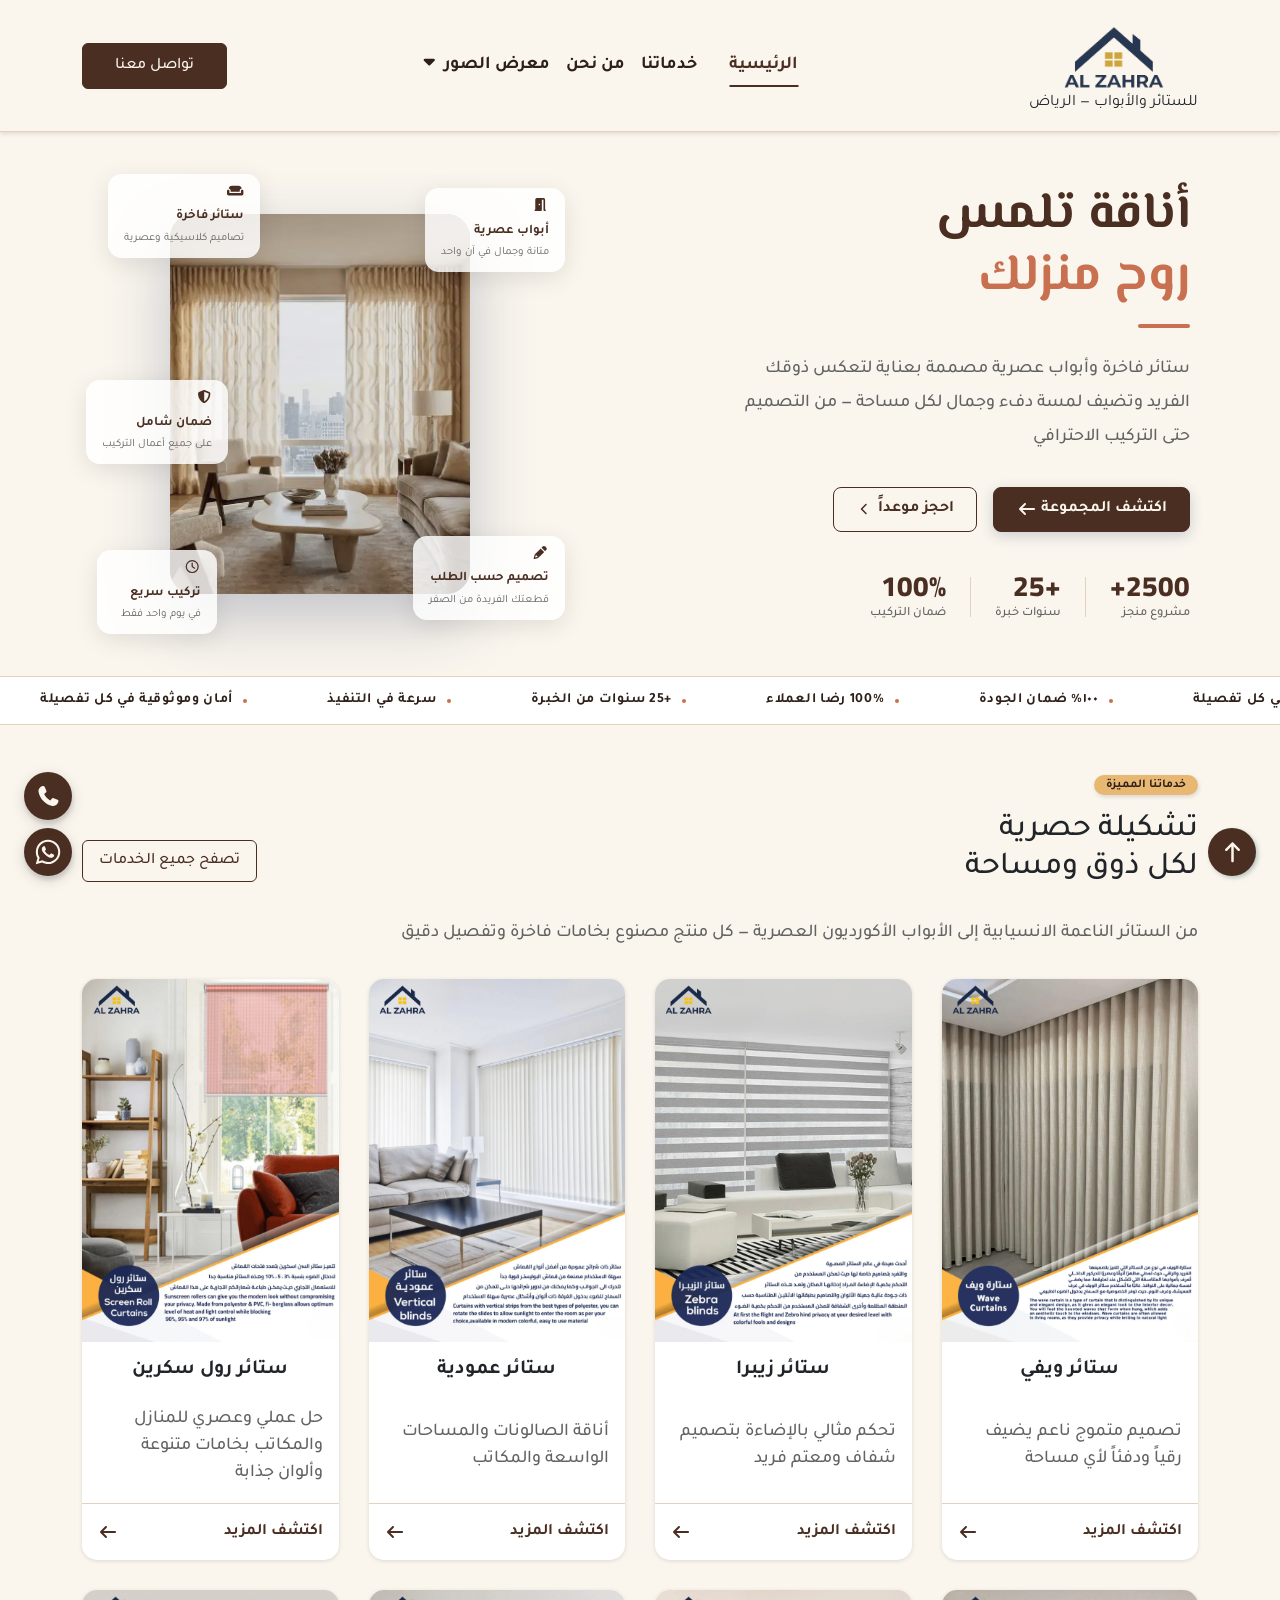
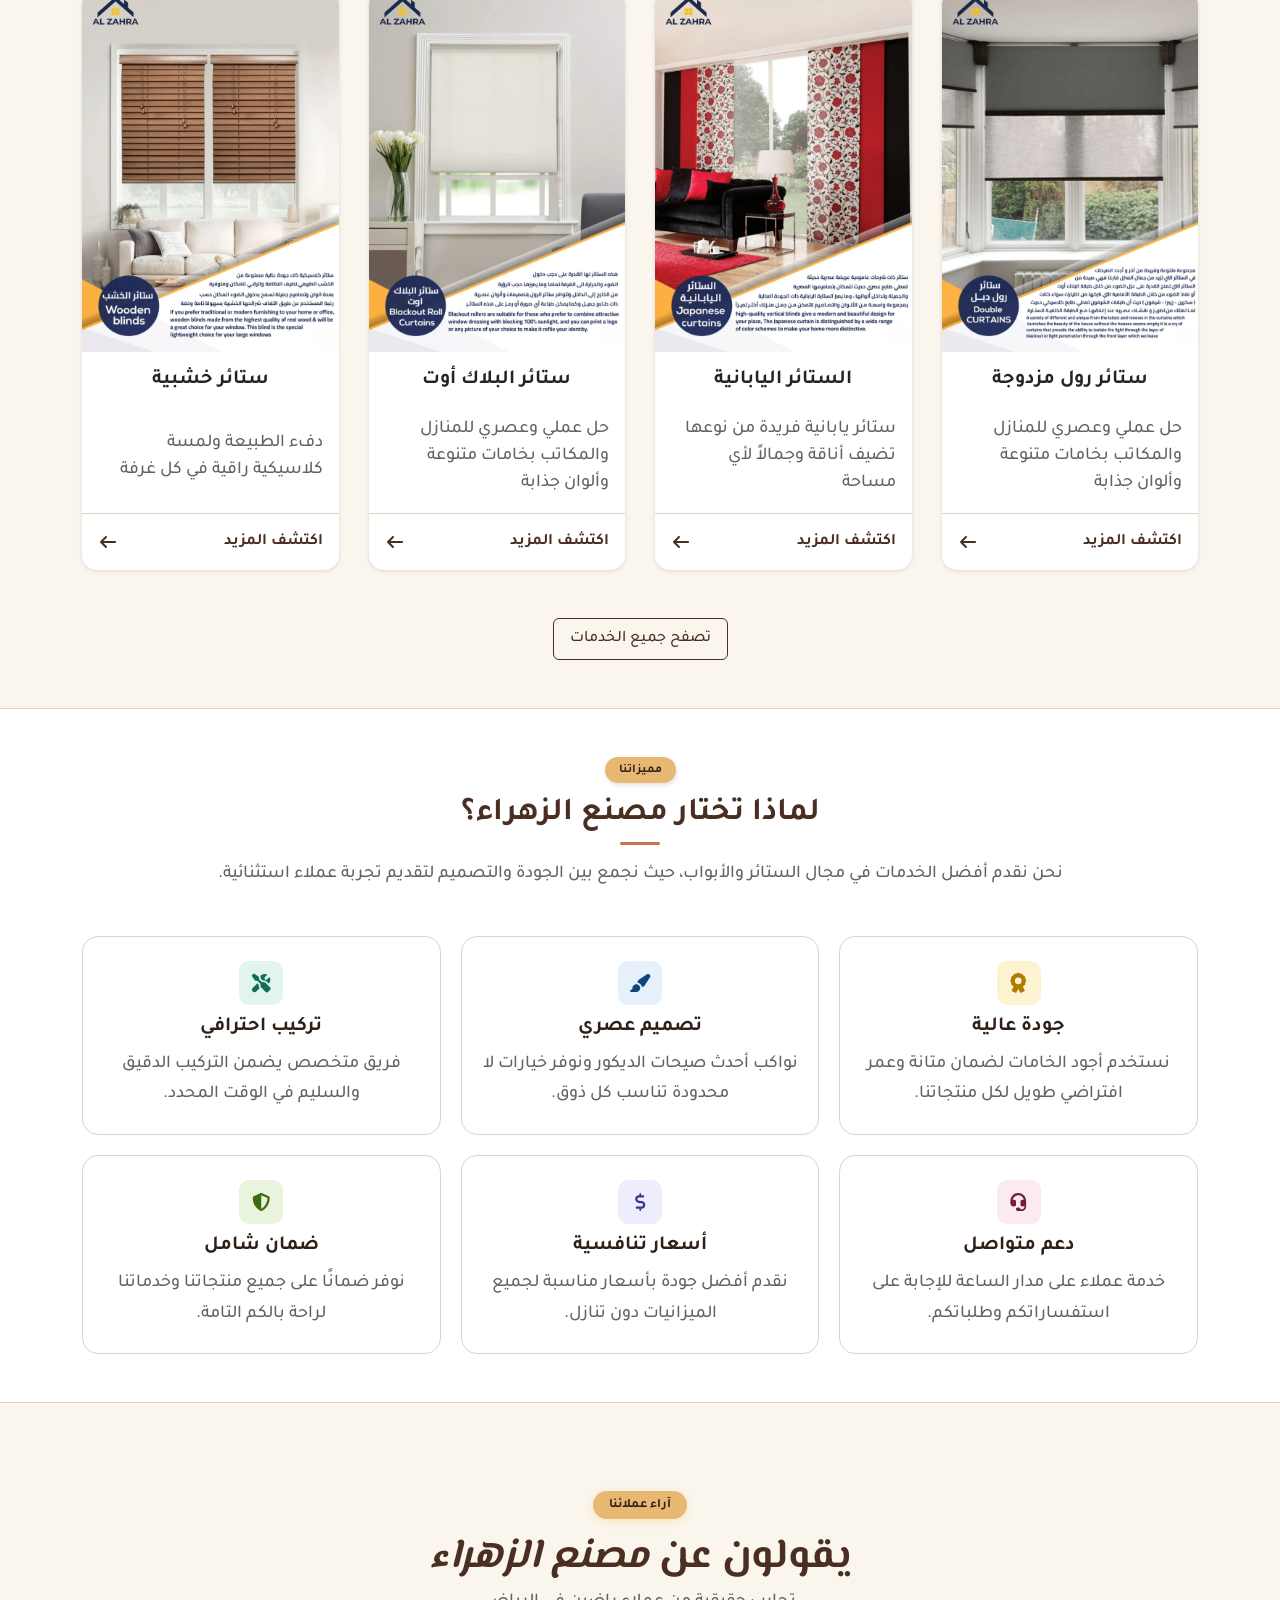
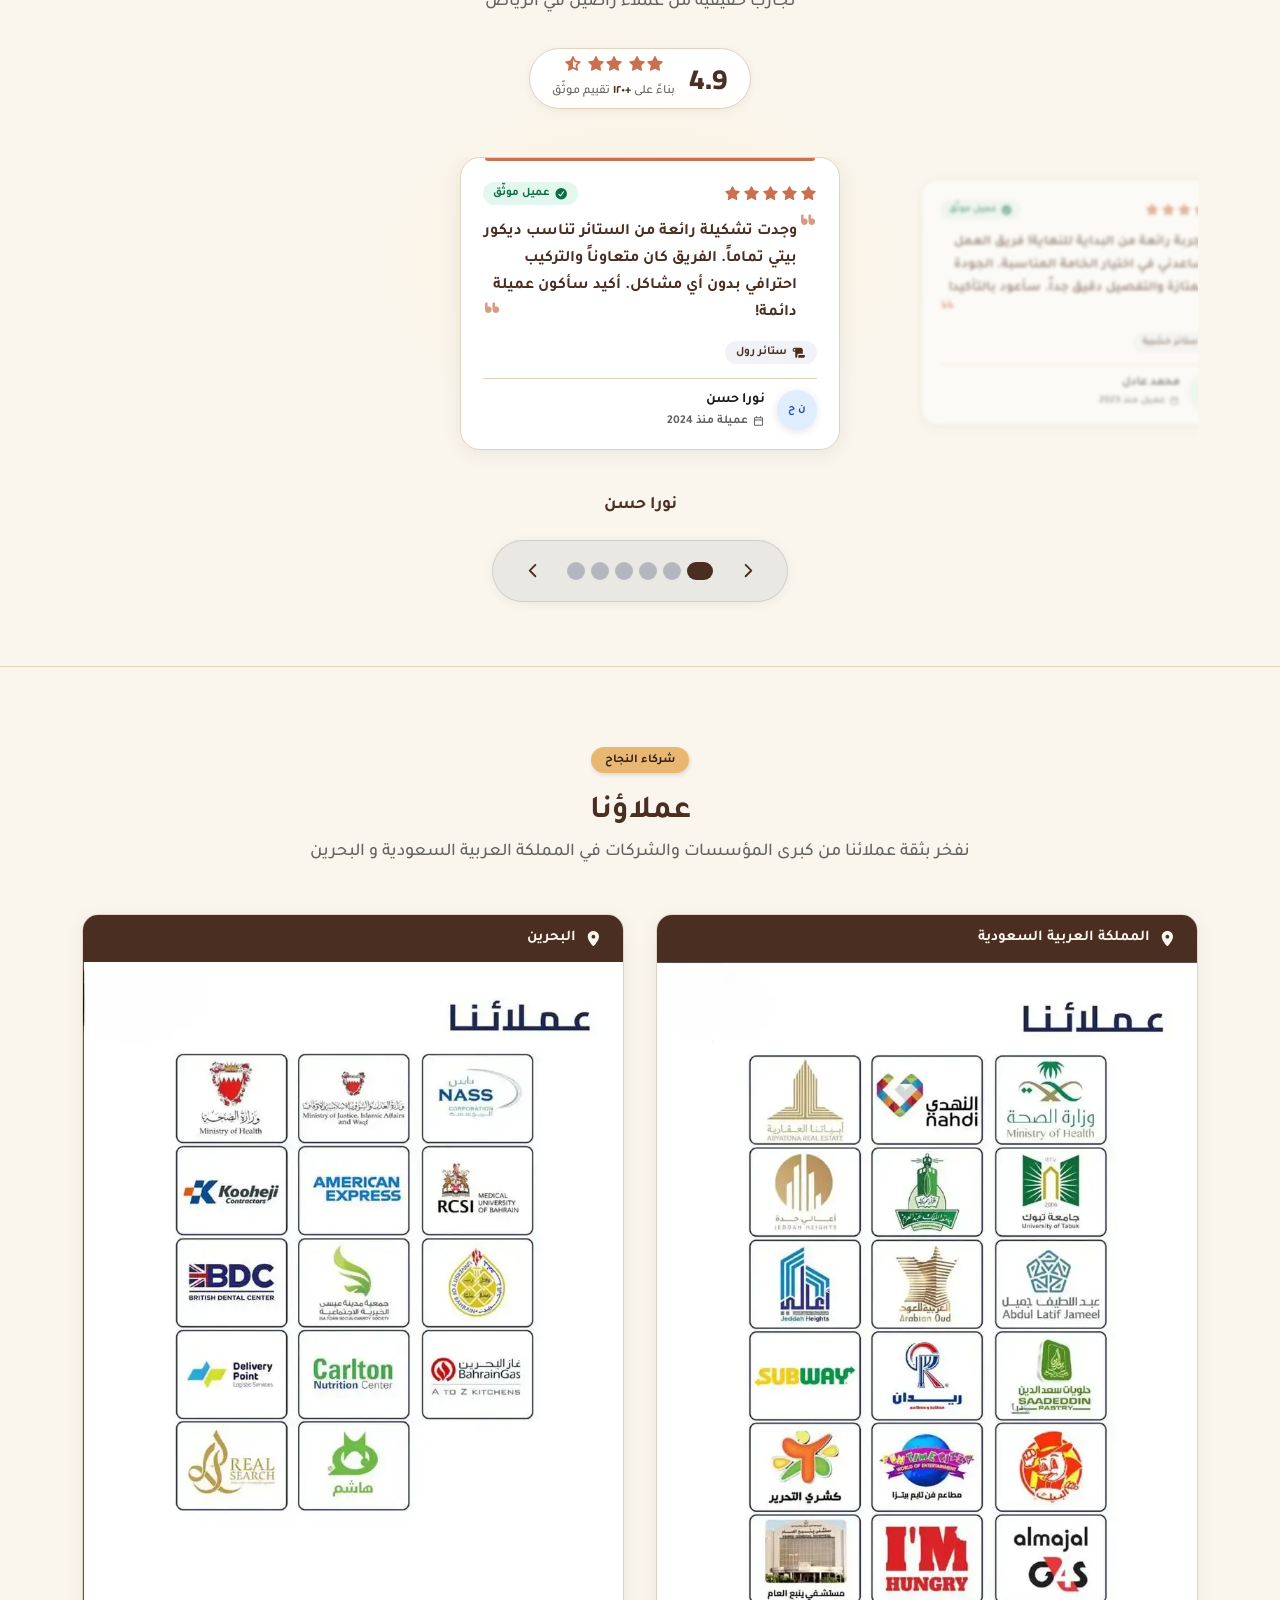
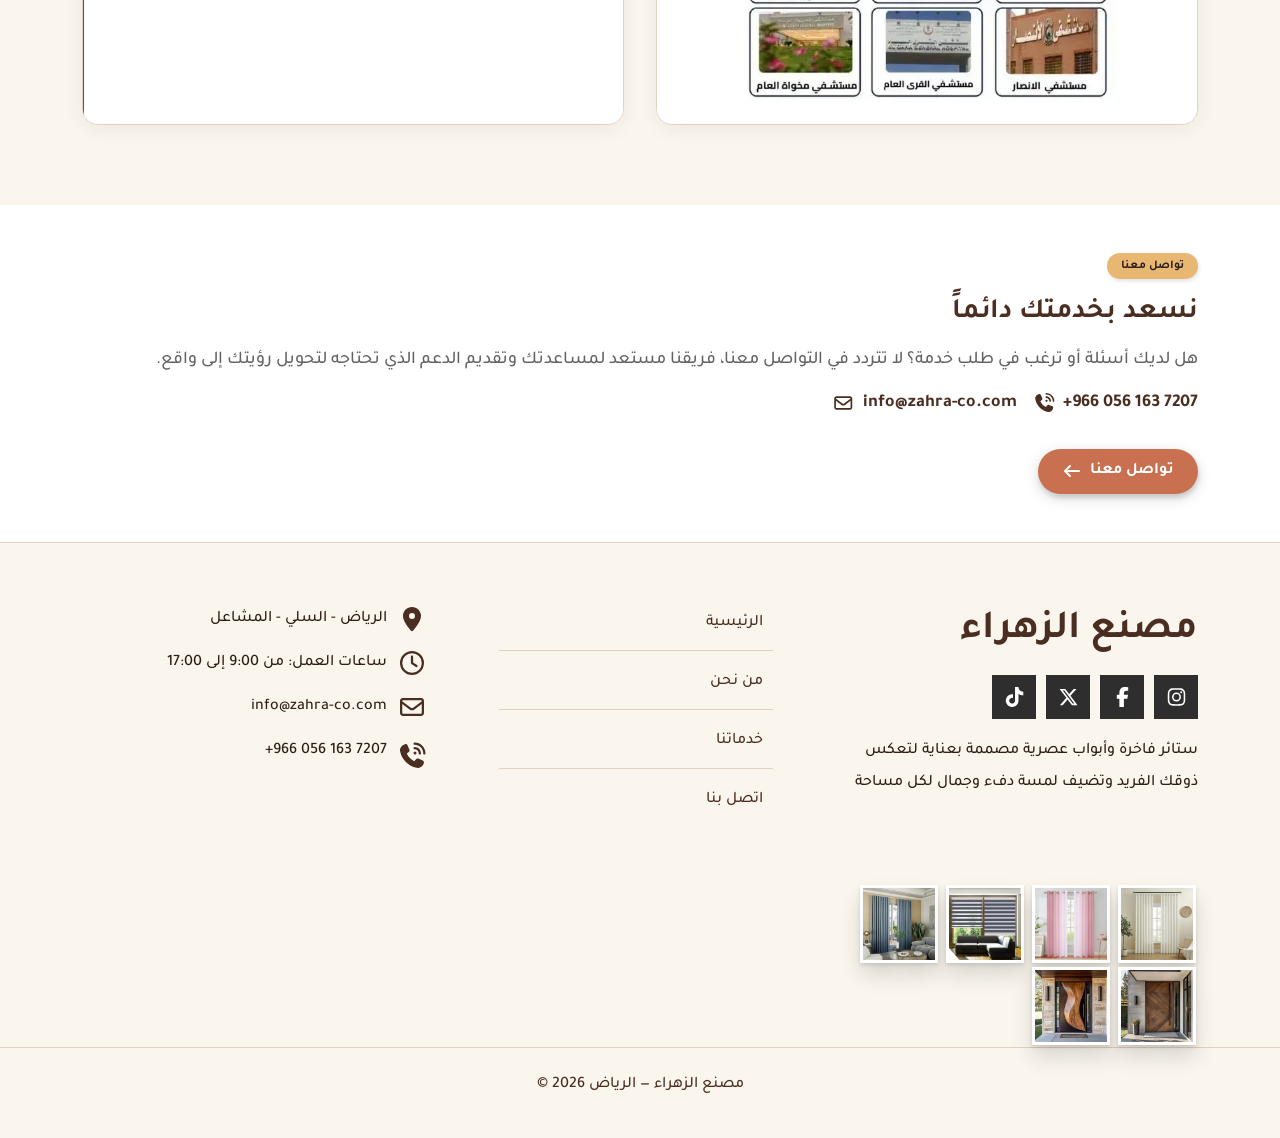
==== commit 1a5ffe8b: "Fix Social Media Icon" ====
--- a/index.html
+++ b/index.html
@@ -294,7 +294,7 @@
             <i class="fa-solid fa-couch"></i>
             <div>
               <strong>ستائر فاخرة</strong>
-              <span>تصاميم كلاسيكية وع</span>
+              <span>تصاميم كلاسيكية وعصرية</span>
             </div>
           </div>
           <div class="hero-float hero-float--top-left">
--- a/CSS/style.css
+++ b/CSS/style.css
@@ -1803,10 +1803,18 @@
 footer .social li {
   padding: 10px;
   background-color: #2e2e2e;
+  width: 44px;
+  height: 44px;
+  display: flex;
+  align-items: center;
+  justify-content: center;
 }
 footer .social a {
   color: white;
   transition: var(--main-transition);
+  display: flex;
+  align-items: center;
+  justify-content: center;
 }
 footer .social a .svg-inline--fa {
   font-size: 20px;
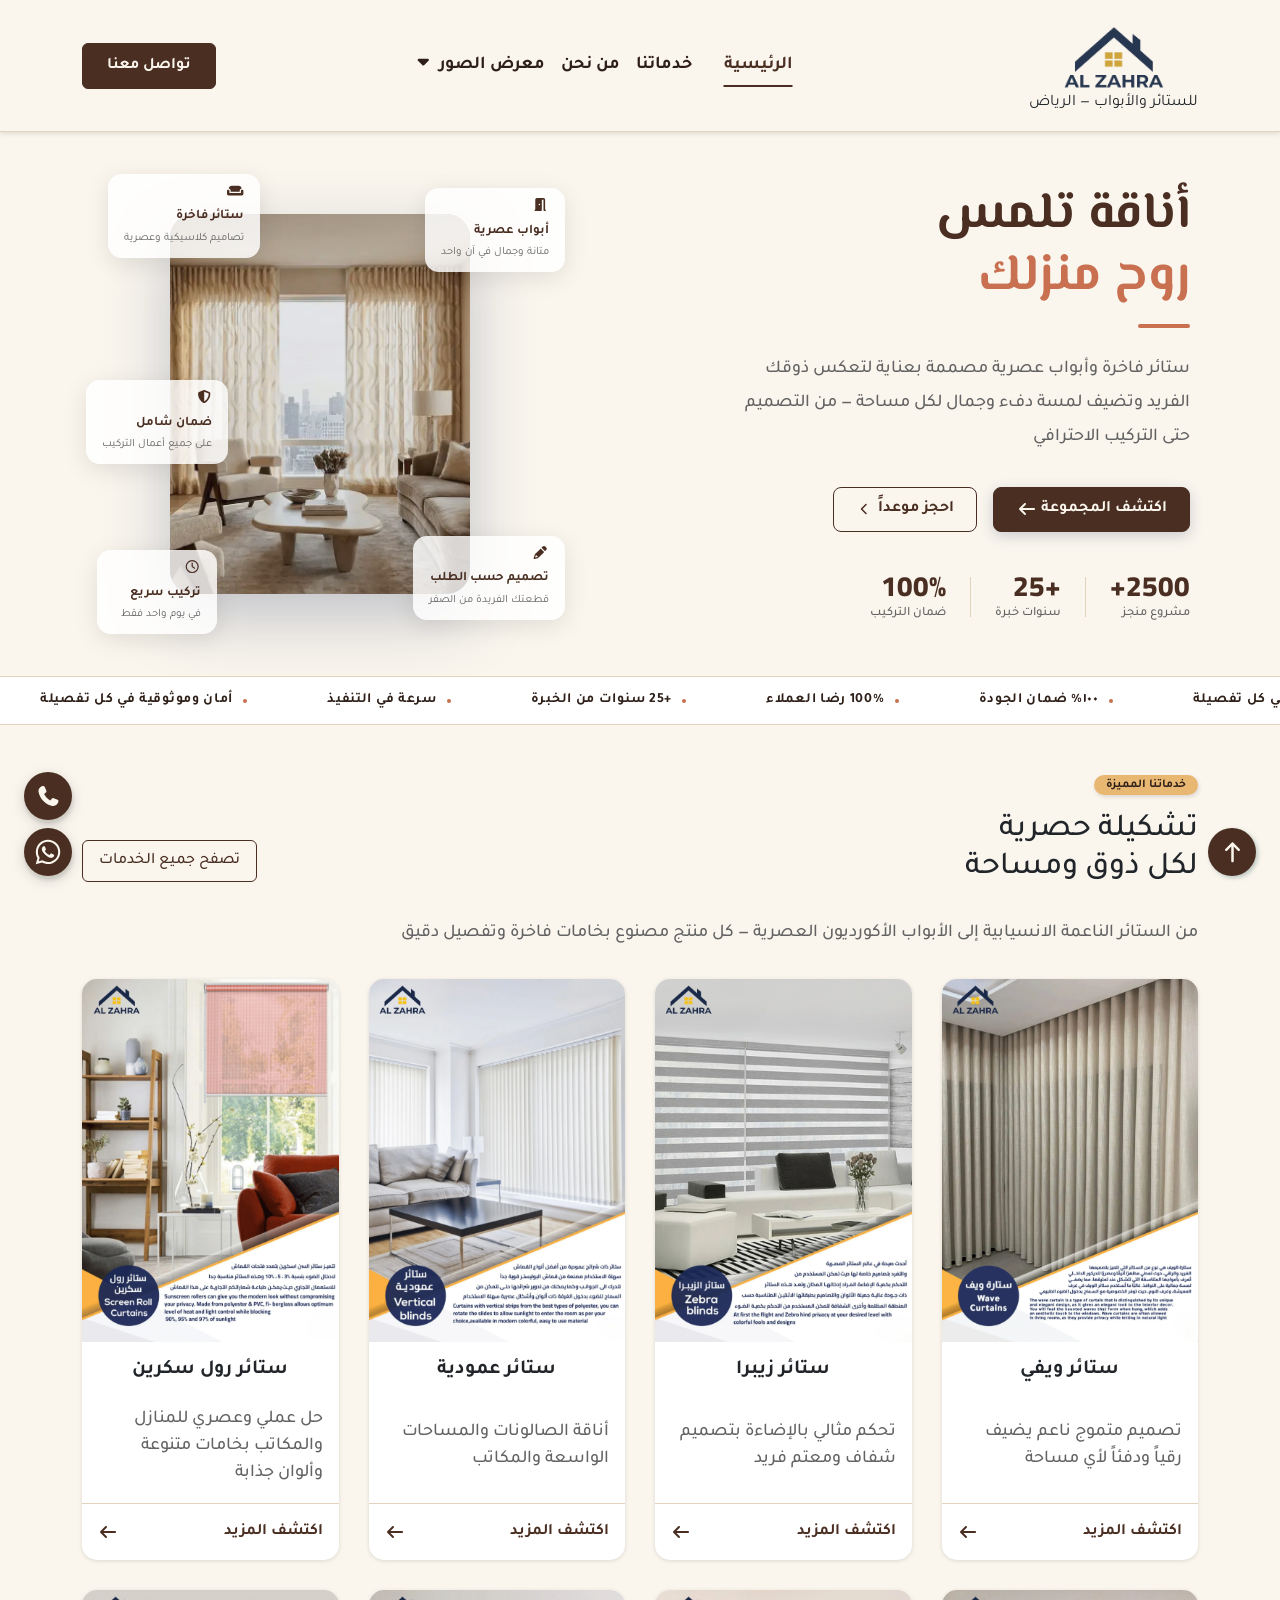
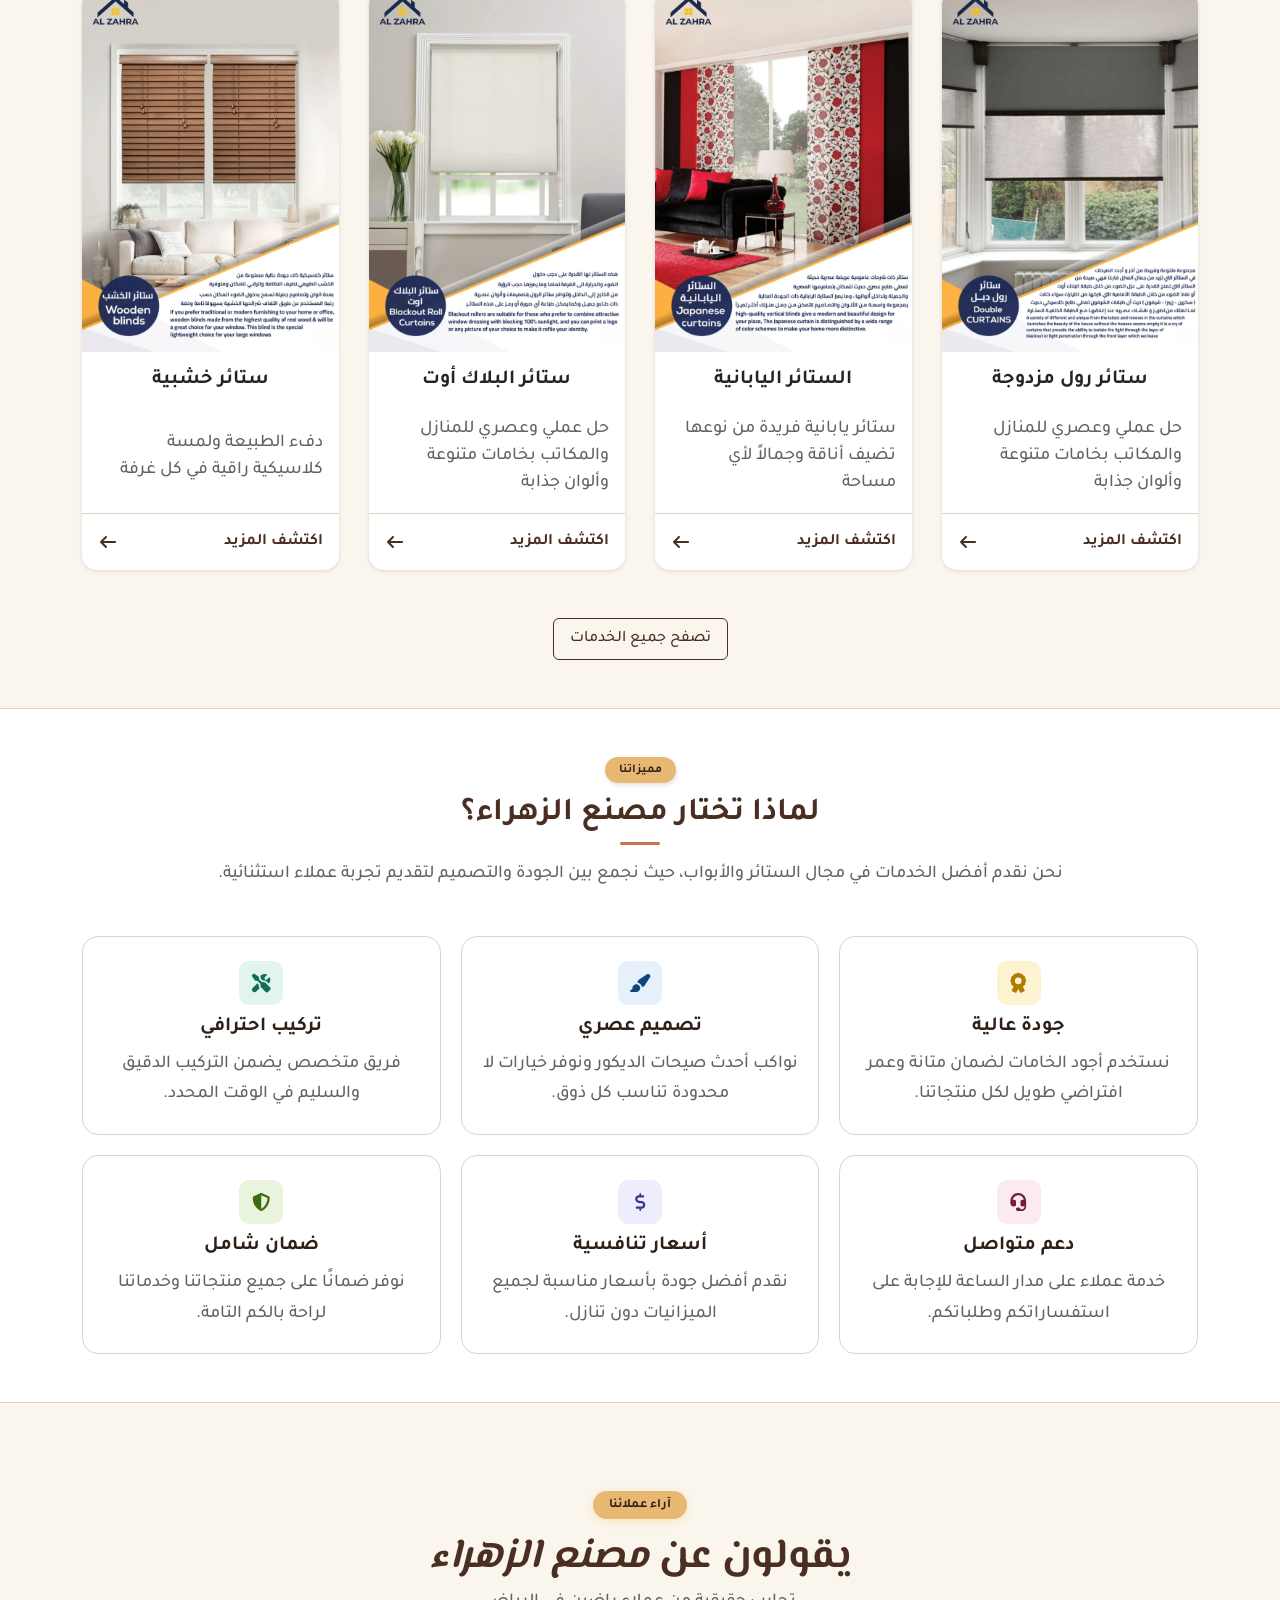
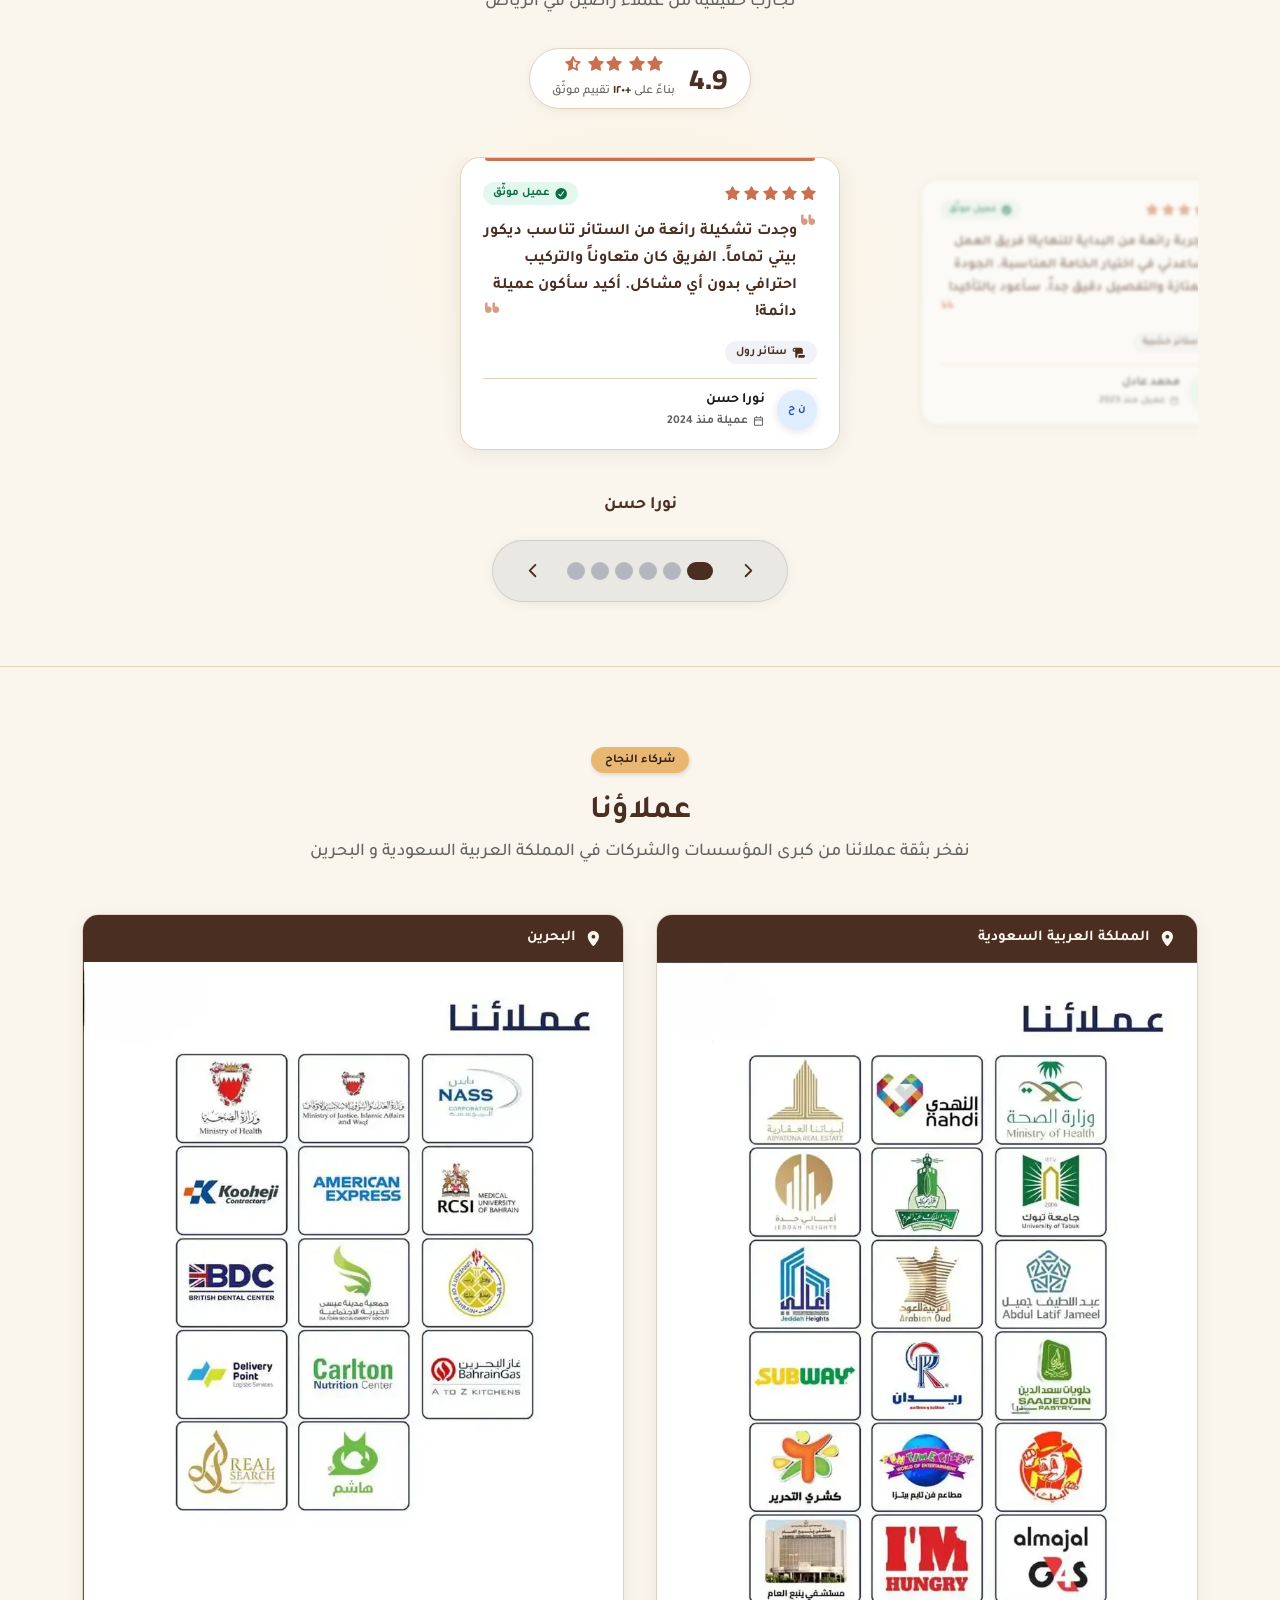
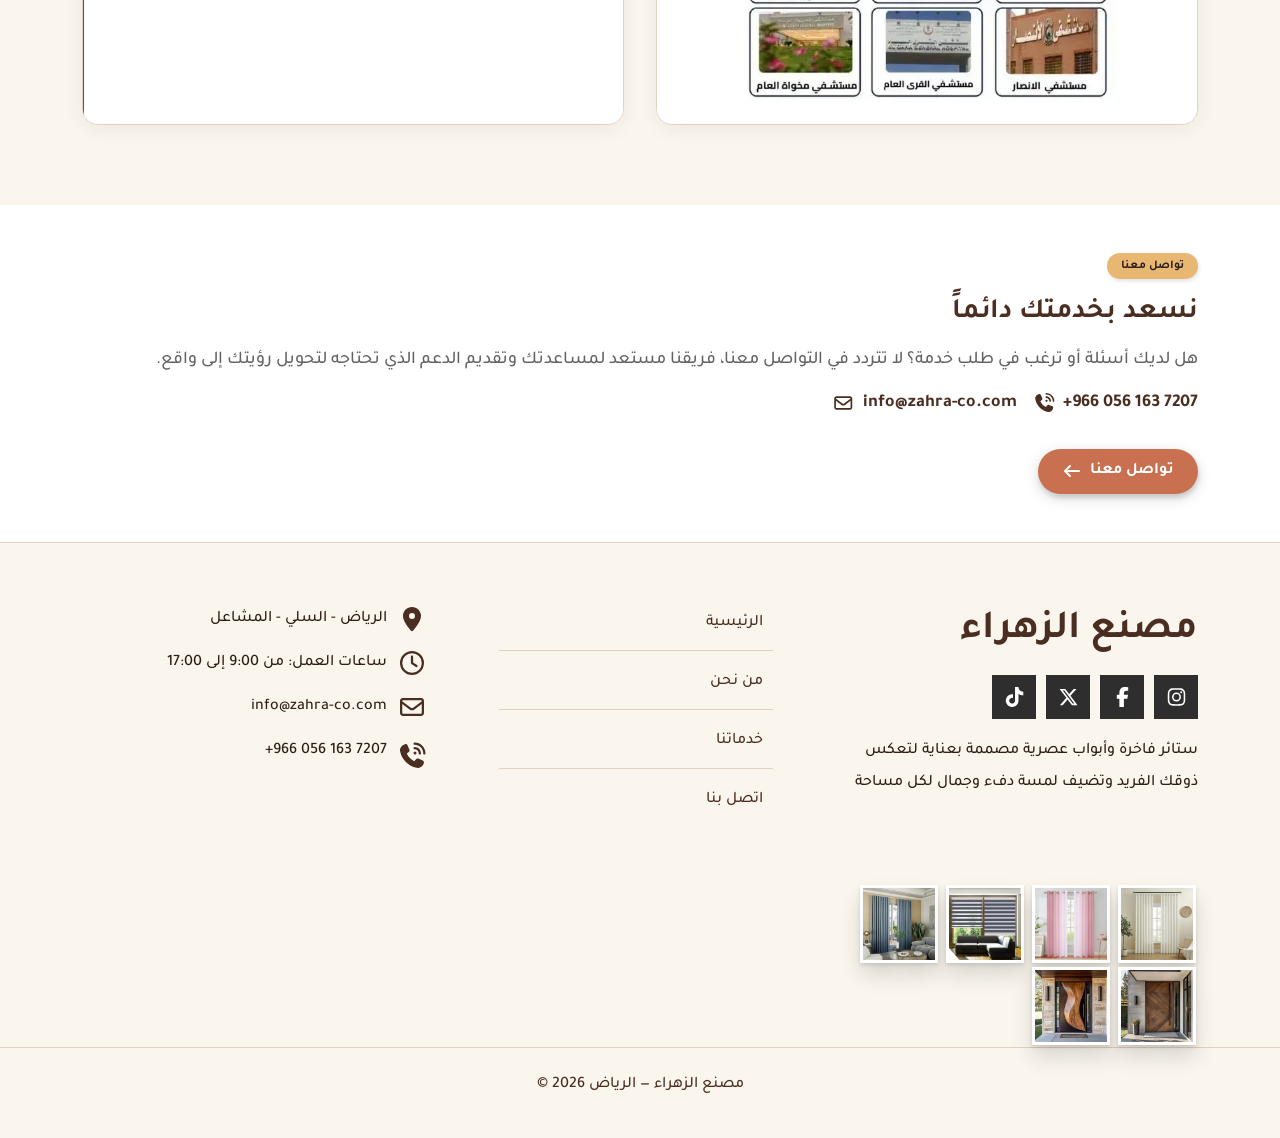
==== commit 3f7c7106: "Fix Contact Link" ====
--- a/index.html
+++ b/index.html
@@ -238,9 +238,9 @@
             </li>
           </ul>
 
-          <button class="d-flex btn btn-primary mx-auto mx-lg-0">
-            <a href="contact.html"> تواصل معنا</a>
-          </button>
+       
+            <a href="contact.html"  class="d-flex btn btn-primary mx-auto mx-lg-0"> تواصل معنا</a>
+         
         </div>
       </div>
     </nav>
--- a/CSS/style.css
+++ b/CSS/style.css
@@ -145,6 +145,9 @@
 @media (max-width: 991.98px) {
   .navbar .navbar-nav {
     padding: 1rem;
+    text-align: center;
+    border-top: 1px solid var(--border-color);
+    margin-top: 16px;
   }
   .navbar .nav-link {
     margin-bottom: 0.5rem;
@@ -281,7 +284,6 @@
   }
 }
 
-/* Mobile mega menu styles */
 @media (max-width: 991.98px) {
   .has-mega-menu .mega-menu {
     position: static !important;
@@ -304,13 +306,11 @@
   }
 }
 
-/* Smooth transition for mega menu on mobile */
 @media (max-width: 991.98px) {
   .has-mega-menu .mega-menu {
     transition: all 0.3s ease;
   }
 
-  /* Optional: Add backdrop overlay when mega menu is open */
   .has-mega-menu.open::after {
     content: "";
     position: fixed;
@@ -334,21 +334,26 @@
   border-color: var(--primary-color) !important;
   transition: var(--main-transition);
   font-weight: 600;
-}
-.btn-primary a {
-  color: var(--cream);
-  transition: var(--main-transition);
-  padding: 0.25rem 1.25rem;
-  font-weight: 500;
-}
-.btn-primary:hover a {
+  color: var(--cream) !important;
+  min-height: 44px;
+  min-width: 44px;
+  transition: var(--main-transition);
+  align-items: center;
+  justify-content: center;
+  padding: 0.625rem 1.5rem;
+  display: inline-flex;
+}
+@media (max-width: 991.98px) {
+  .btn-primary {
+    display: block;
+    margin-bottom: 16px;
+  }
+}
+.btn-primary:hover {
+  background-color: transparent !important;
   color: var(--primary-color) !important;
-}
-.btn-primary:hover {
-  background-color: var(--gold-light) !important;
-  color: var(--primary-color) !important;
-  border-color: var(--border-color) !important;
-  font-weight: 500;
+  border-color: var(--primary-color) !important;
+  opacity: 0.8;
 }
 
 .contact {
